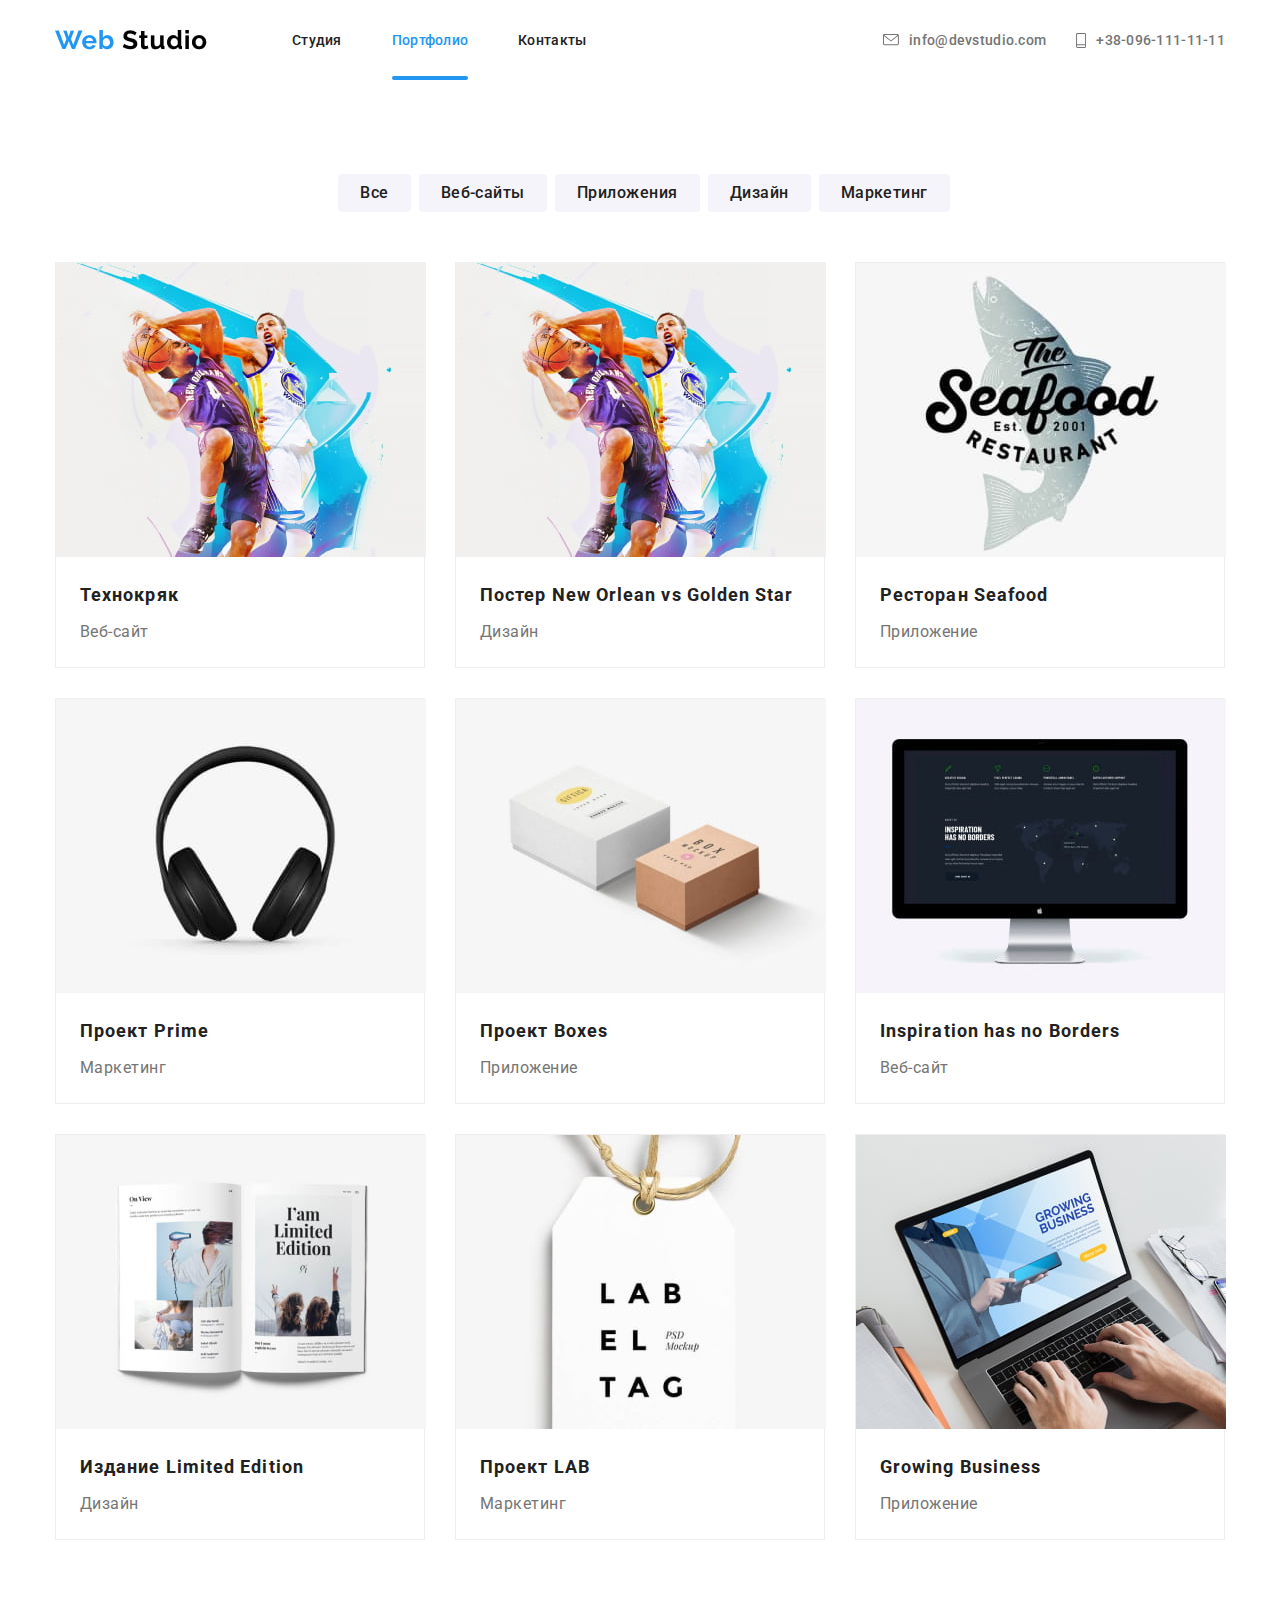
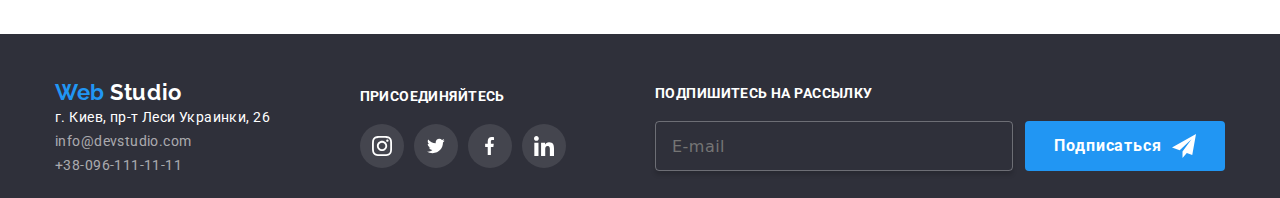
==== portfolio.html @ b9876a7f "added hw-7" ====
<!DOCTYPE html>
<html lang="en-ru">
  <head>
    <meta charset="UTF-8" />
    <meta name="viewport" content="width=device-width, initial-scale=1.0" />
    <title>Document</title>
    <link href="https://fonts.googleapis.com/css2?family=Raleway:wght@700&family=Roboto:wght@400;500;700;900&display=swap" rel="stylesheet" />
    <link rel="stylesheet" href="https://cdnjs.cloudflare.com/ajax/libs/modern-normalize/0.7.0/modern-normalize.min.css" />

    <!-- <link rel="stylesheet" href="./css/styles.css" /> -->
    <link rel="stylesheet" href="./css/main.min.css" />
    <link rel="stylesheet" href="./images/sprite.svg" />
  </head>

  <body>
    <header class="header">
      <div class="header-container">
        <a href="#"><img src="./images/WebStudio.jpg" class="logo-link" alt="Web Studio" /></a>

        <nav class="site-nav-container">
          <ul class="site-nav">
            <li class="site-nav-item"><a href="./index.html" class="site-nav-link">Студия</a></li>
            <li class="site-nav-item"><a href="./portfolio.html" class="site-nav-link-current">Портфолио</a></li>
            <li class="site-nav-item"><a href="#" class="site-nav-link">Контакты</a></li>
          </ul>
        </nav>

        <address class="header-address-container">
          <ul class="header-address-list">
            <li class="header-address-item">
              <a class="header-address-link" href="#mailto:info@devstudio.com">
                <svg class="header-address-icon envelope" width="16px" height="12px">
                  <use href="./images/sprite.svg#icon-envelope"></use>
                </svg>
                info@devstudio.com
              </a>
            </li>
            <li class="header-address-item">
              <a class="header-address-link" href="#tel:+380961111111">
                <svg class="header-address-icon phone" width="10px" height="15px">
                  <use href="./images/sprite.svg#icon-phone"></use>
                </svg>
                +38-096-111-11-11
              </a>
            </li>
          </ul>
        </address>

        <!-- 
        <address class="address-container">
          <ul class="top-line-address">
            <li class="address-item"><a href="#mailto:info@devstudio.com" class="link">&#9993; info@devstudio.com</a></li>
            <li class="address-item"><a href="#tel:+380961111111" class="link">&#x1F4F1; +38-096-111-11-11</a></li>
          </ul>
        </address>
       -->
      </div>
    </header>

    <main>
      <div class="buttons-container">
        <ul class="portfolio-buttons-list">
          <li><button type="button" class="portfolio-button">Все</button></li>
          <li><button type="button" class="portfolio-button">Веб-сайты</button></li>
          <li><button type="button" class="portfolio-button">Приложения</button></li>
          <li><button type="button" class="portfolio-button">Дизайн</button></li>
          <li><button type="button" class="portfolio-button">Маркетинг</button></li>
        </ul>
      </div>

      <div class="portfolio-card-container">
        <ul class="portfolio-card-list">
          <li class="portfolio-card">
            <a class="portfolio-card-info" href="">
              <div class="card-image-container">
                <img class="card-image" src="./images/NewOrleanVSGoldenStar.jpg" alt="Tehnokryak image" />

                <div class="portfolio-text-overlay">
                  <p class="portfolio-card-text">
                    Технокряк это современная площадка распространения коронавируса. Компании используют эту платформу для цифрового шпионажа и атак
                    на защищённые сервера конкурентов.
                  </p>
                </div>
              </div>

              <div class="card-titles-container">
                <h1 class="portfolio-title">Технокряк</h1>
                <p class="portfolio-subtitle">Веб-сайт</p>
              </div>
            </a>
          </li>

          <li class="portfolio-card">
            <a href="" class="portfolio-card-info">
              <div class="card-image-container">
                <img class="card-image" src="./images/NewOrleanVSGoldenStar.jpg" alt="Nev Orlean image" />

                <div class="portfolio-text-overlay">
                  <p class="portfolio-card-text">
                    Технокряк это современная площадка распространения коронавируса. Компании используют эту платформу для цифрового шпионажа и атак
                    на защищённые сервера конкурентов.
                  </p>
                </div>
              </div>

              <div class="card-titles-container">
                <h2 class="portfolio-title">Постер New Orlean vs Golden Star</h2>
                <p class="portfolio-subtitle">Дизайн</p>
              </div>
            </a>
          </li>

          <li class="portfolio-card">
            <a class="portfolio-card-info" href="">
              <div class="card-image-container">
                <img class="card-image" src="./images/Seafood.jpg" alt="Seafood image" />

                <div class="portfolio-text-overlay">
                  <p class="portfolio-card-text">
                    Технокряк это современная площадка распространения коронавируса. Компании используют эту платформу для цифрового шпионажа и атак
                    на защищённые сервера конкурентов.
                  </p>
                </div>
              </div>

              <div class="card-titles-container">
                <h2 class="portfolio-title">Ресторан Seafood</h2>
                <p class="portfolio-subtitle">Приложение</p>
              </div>
            </a>
          </li>

          <li class="portfolio-card">
            <a class="portfolio-card-info" href="">
              <div class="card-image-container">
                <img class="card-image" src="./images/Prime.jpg" alt="Prime image" />

                <div class="portfolio-text-overlay">
                  <p class="portfolio-card-text">
                    Технокряк это современная площадка распространения коронавируса. Компании используют эту платформу для цифрового шпионажа и атак
                    на защищённые сервера конкурентов.
                  </p>
                </div>
              </div>

              <div class="card-titles-container">
                <h2 class="portfolio-title">Проект Prime</h2>
                <p class="portfolio-subtitle">Маркетинг</p>
              </div>
            </a>
          </li>

          <li class="portfolio-card">
            <a class="portfolio-card-info" href="">
              <div class="card-image-container">
                <img class="card-image" src="./images/Boxes.jpg" alt="Boxes image" />

                <div class="portfolio-text-overlay">
                  <p class="portfolio-card-text">
                    Технокряк это современная площадка распространения коронавируса. Компании используют эту платформу для цифрового шпионажа и атак
                    на защищённые сервера конкурентов.
                  </p>
                </div>
              </div>

              <div class="card-titles-container">
                <h2 class="portfolio-title">Проект Boxes</h2>
                <p class="portfolio-subtitle">Приложение</p>
              </div>
            </a>
          </li>

          <li class="portfolio-card">
            <a class="portfolio-card-info" href="">
              <div class="card-image-container">
                <img class="card-image" src="./images/InspirationhasnoBorders.jpg" alt="Inspiration image" />

                <div class="portfolio-text-overlay">
                  <p class="portfolio-card-text">
                    Технокряк это современная площадка распространения коронавируса. Компании используют эту платформу для цифрового шпионажа и атак
                    на защищённые сервера конкурентов.
                  </p>
                </div>
              </div>

              <div class="card-titles-container">
                <h2 class="portfolio-title">Inspiration has no Borders</h2>
                <p class="portfolio-subtitle">Веб-сайт</p>
              </div>
            </a>
          </li>

          <li class="portfolio-card">
            <a class="portfolio-card-info" href="">
              <div class="card-image-container">
                <img class="card-image" src="./images/LimitedEdition.jpg" alt="Limited Edition image" />

                <div class="portfolio-text-overlay">
                  <p class="portfolio-card-text">
                    Технокряк это современная площадка распространения коронавируса. Компании используют эту платформу для цифрового шпионажа и атак
                    на защищённые сервера конкурентов.
                  </p>
                </div>
              </div>

              <div class="card-titles-container">
                <h2 class="portfolio-title">Издание Limited Edition</h2>
                <p class="portfolio-subtitle">Дизайн</p>
              </div>
            </a>
          </li>

          <li class="portfolio-card">
            <a class="portfolio-card-info" href="">
              <div class="card-image-container">
                <img class="card-image" src="./images/LAB.jpg" alt="LAB image" />

                <div class="portfolio-text-overlay">
                  <p class="portfolio-card-text">
                    Технокряк это современная площадка распространения коронавируса. Компании используют эту платформу для цифрового шпионажа и атак
                    на защищённые сервера конкурентов.
                  </p>
                </div>
              </div>

              <div class="card-titles-container">
                <h2 class="portfolio-title">Проект LAB</h2>
                <p class="portfolio-subtitle">Маркетинг</p>
              </div>
            </a>
          </li>

          <li class="portfolio-card">
            <a class="portfolio-card-info" href="">
              <div class="card-image-container">
                <img class="card-image" src="./images/GrowingBusiness.jpg" alt="Growing image" />

                <div class="portfolio-text-overlay">
                  <p class="portfolio-card-text">
                    Технокряк это современная площадка распространения коронавируса. Компании используют эту платформу для цифрового шпионажа и атак
                    на защищённые сервера конкурентов.
                  </p>
                </div>
              </div>

              <div class="card-titles-container">
                <h2 class="portfolio-title">Growing Business</h2>
                <p class="portfolio-subtitle">Приложение</p>
              </div>
            </a>
          </li>
        </ul>
      </div>
    </main>

    <footer class="footer">
      <div class="footer-container">
        <div class="footer-address">
          <span class="web-footer">Web</span>
          <span class="studio-footer">Studio</span>

          <address class="footer-address-container">
            <span class="location"> г. Киев, пр-т Леси Украинки, 26 </span>
            <br />
            <a class="footer-address-link" href="#mailto:info@devstudio.com">info@devstudio.com</a>
            <br />
            <a class="footer-address-link" href="#tel:+380961111111">+38-096-111-11-11</a>
          </address>
        </div>

        <div class="join-us-container">
          <p class="join-text">Присоединяйтесь</p>

          <ul class="join-social-list">
            <li class="join-social-item">
              <a class="join-social-link" href="#">
                <svg class="join-social-icon" width="20px" height="20px">
                  <use href="./images/sprite.svg#icon-instagram"></use>
                </svg>
              </a>
            </li>

            <li class="join-social-item">
              <a class="join-social-link" href="#">
                <svg class="join-social-icon" width="20px" height="16px">
                  <use href="./images/sprite.svg#icon-twitter"></use>
                </svg>
              </a>
            </li>

            <li class="join-social-item">
              <a class="join-social-link" href="#">
                <svg class="join-social-icon" width="10px" height="20px">
                  <use href="./images/sprite.svg#icon-facebook"></use>
                </svg>
              </a>
            </li>

            <li class="join-social-item">
              <a class="join-social-link" href="#">
                <svg class="join-social-icon" width="20px" height="20px">
                  <use href="./images/sprite.svg#icon-linkedin"></use>
                </svg>
              </a>
            </li>
          </ul>
        </div>

        <form class="subscribe-form">
          <p class="subscribe-text">Подпишитесь на рассылку</p>
          <div class="subscribe-container">
            <input class="subscribe-input" type="email" name="mail" placeholder="E-mail" />
            <button class="subscribe-button" type="submit">
              Подписаться
              <svg class="icon-send" width="24px" height="24px">
                <use href="./images/sprite.svg#icon-iconsend"></use>
              </svg>
            </button>
          </div>
        </form>
      </div>
    </footer>

    <script src="./js/modal.js"></script>
  </body>
</html>
---- css/styles.css ----
:root {
  --title-text-color: #212121;
  --primary-text-color: #757575;
  --aditional-text-color: #ffffff;
  --accent-color: #2196f3;
  --section-background-color: #f5f4fa;
  --icon-color: #afb1b8;
  --doings-bacground-color: rgba(47, 48, 58, 0.8);
  --portfolio-bacground-color: rgba(33, 150, 243, 0.9);

  --font-main: Roboto, sans-serif;
  --logo-font: Raleway, sans-serif;
}

body {
  align-items: center;
  justify-content: center;
}

main {
  font-family: var(--font-main);
}

ul {
  list-style: none;
  text-decoration-line: none;
  padding: 0px;
  margin: 0px;
}

a {
  margin: 0px;

  text-decoration-line: none;
  text-decoration: none;
  color: var(--aditional-text-color);
}

h1,
h2,
h3,
h4,
h5,
h6 {
  margin: 0px;
}

p {
  margin: 0px;
}

.visually-hidden {
  position: absolute;
  width: 1px;
  height: 1px;
  margin: -1px;
  border: 0px;
  padding: 0px;
  clip: rect(0 0 0 0);
  overflow: hidden;
}

/* top line, header */

/* .header { */
  /* font-family: var(--font-main); */
  /* font-style: normal; */
  /* font-weight: 500; */
  /* font-size: 14px; */
  /* line-height: 16px; */
  /* letter-spacing: 0.02em; */
/* } */

/* временно, пока не узнаю, как подчеркивание ставить*/
.portfolio {
  outline: 1px solid var(--section-background-color);
}

/* .header-container { */
  /* width: 1200px; */
  /* height: 80px; */
/*  */
  /* display: flex; */
  /* align-items: center; */
/*  */
  /* margin-bottom: 0px; */
  /* margin-left: auto; */
  /* margin-right: auto; */
/*  */
  /* padding-left: 15px; */
  /* padding-right: 15px; */
/* } */

/* .logo-link { */
  /* display: flex; */
/*  */
  /* padding-top: 24px; */
  /* padding-bottom: 25px; */
/* } */
/*  */
/* .site-nav { */
  /* display: flex; */
/*  */
  /* margin-left: 85px; */
/* } */

/* .site-nav .site-nav-item + .site-nav-item { */
  /* margin-left: 50px; */
/* } */

/* -----ещё можно было сделать так:-----
.site-nav .site-nav-item:not(:last-child) {
  margin-right: 50px;
}
-----или так:-----
.site-nav-item {
margin-right: 50px;
}
.site-nav .site-nav-item:last-child {
  margin-right: 0px;
}
*/

/* .site-nav .site-nav-link { */
  /* display: flex; */
/*  */
  /* padding-top: 32px; */
  /* padding-bottom: 32px; */
/*  */
  /* color: var(--title-text-color); */
  /* text-decoration-line: none; */
/*  */
  /* transition: color 250ms cubic-bezier(0.4, 0, 0.2, 1); */
/* } */
/*  */
/* .site-nav .site-nav-link:hover, */
/* .site-nav .site-nav-link:focus { */
  /* color: var(--accent-color); */
/* } */
/*  */

/* .site-nav .site-nav-link-current { */
  /* position: relative; */
  /* display: flex; */
/*  */
  /* padding-top: 32px; */
  /* padding-bottom: 32px; */
/*  */
  /* color: var(--accent-color); */
  /* text-decoration-line: none; */
  /* transition: color 250ms cubic-bezier(0.4, 0, 0.2, 1); */
/* } */
/*  */
/* .site-nav-link-current::after { */
  /* content: ''; */
/*  */
  /* position: absolute; */
  /* left: 0; */
  /* bottom: 0; */
/*  */
  /* display: block; */
  /* width: 100%; */
  /* height: 4px; */
/*  */
  /* background-color: var(--accent-color); */
  /* border-radius: 2px; */
/*  */
  /* animation-name: current-underline; */
  /* animation-duration: 2s; */
  /* animation-timing-function: ease-in-out; */
  /* animation-iteration-count: 1; */
  /* animation-direction: alternate; */
  /* animation-delay: 0s; */
  /* animation-fill-mode: forwards; */
/*  */
  /* /* можно всё в одной строке указать: */
  /* animation: current-underline 3s ease-in-out 0s infinite normal forwards; */ */
/* } */
/*  */
/* @keyframes current-underline { */
  /* from { */
    /* width: 0%; */
  /* } */
  /* to { */
    /* width: 100%; */
  /* } */
/* } */
/*  */
/* .header-address-container {
  display: flex;

  margin-left: auto;

  padding-top: 32px;
  padding-bottom: 32px;
}

.header-address-list {
  display: flex;
}

.header-address-item {
  display: flex;
  align-items: center;
  justify-content: center;

  margin: 0px;

  font-style: normal;
  font-family: var(--primary-text-color);
}

.header-address-icon .envelope {
  display: flex;
  align-items: center;
  justify-content: center;

  margin-right: 10px;
}

.header-address-icon .phone {
  display: flex;
  align-items: center;
  justify-content: center;

  margin-left: 30px;
  margin-right: 10px;
}


.header-address-link {
  display: flex;
  align-items: center;
  justify-content: center;

  fill: var(--primary-text-color);
  color: var(--primary-text-color);
  text-decoration-line: none;
  font-style: normal;
  cursor: pointer;

  transition: color 250ms cubic-bezier(0.4, 0, 0.2, 1), fill 250ms cubic-bezier(0.4, 0, 0.2, 1);

  /*
  transition-property: color;
  transition-duration: 250ms;
  transition-timing-function: cubic-bezier(0.4, 0, 0.2, 1);
  */
/*    */
/* } */
/*  */
/* .header-address-link:hover, */
/* .header-address-link:focus { */
  /* fill: var(--accent-color); */
  /* color: var(--accent-color); */
/* } */ 

/* main */
/*section order*/
/* 
.hero-section {
  max-width: 1600px;
  min-height: 600px;

  background-image: linear-gradient(to right, rgba(47, 48, 58, 0.8), rgba(47, 48, 58, 0.8)), url(../images/header.jpg);
  background-repeat: no-repeat;
  background-position: center;
  background-size: cover;

  margin-left: auto;
  margin-right: auto;
  margin-bottom: 94px;
} */
/* 
.hero-container {
  width: 1200px;

  display: block;
  align-items: center;
  text-align: center;

  margin-left: auto;
  margin-right: auto;
  margin-top: 0px;
  margin-bottom: 94px;

  padding-top: 200px;
  padding-bottom: 200px;
  padding-left: 15px;
  padding-right: 15px;
} */
/* 
.hero-title {
  margin-top: 0px;
  margin-bottom: 30px;

  color: var(--aditional-text-color);
  font-weight: 900;
  font-size: 44px;
  line-height: 60px;
  letter-spacing: 0.06em;
  text-transform: uppercase;
}

.order-button {
  display: flex;
  align-items: center;
  justify-content: center;

  width: 200px;
  height: 50px;

  margin-left: auto;
  margin-right: auto;

  color: #ffffff;
  background-color: var(--accent-color);
  border-radius: 4px;
  cursor: pointer;
  border-color: transparent;

  font-family: var(--font-main);
  font-style: normal;
  font-weight: bold;
  font-size: 16px;
  line-height: 30px;
  letter-spacing: 0.06em;
  text-decoration: none;
}

.order-button:hover,
.order-button:focus {
  outline: none;
  box-shadow: 0px 4px 4px rgba(0, 0, 0, 0.15);
} */

/*section features*/
/* 
.features-container {
  width: 1200px;

  display: flex;
  align-items: center;
  flex-wrap: wrap;

  margin-left: auto;
  margin-right: auto;
  margin-top: 0px;
  margin-bottom: 94px;

  padding-left: 15px;
  padding-right: 15px;
}

.features-list {
  display: inline-flex;
  flex-wrap: wrap;

  margin-top: 0px;
  margin-bottom: 30px;
}

.features-list .feachers-item + .feachers-item {
  margin-left: 30px;
}

.feachers-item {
  display: block;
  align-items: center;
  width: 270px;
} */
/* 
.feachers-icon-container {
  display: flex;
  align-items: center;
  justify-content: center;

  height: 120px;
  width: 270px;

  margin-top: 0px;
  margin-bottom: 30px;

  border-radius: 4px;
  background-position: center;
  background-color: var(--section-background-color);
}

.feachers-icon {
  width: 70px;
  height: 70px;

  display: flex;
  align-items: center;
  justify-content: center;
  background-color: transparent; */

  /*
  transform: translate3d(0px, 0px, 0px) 5000ms cubic-bezier(.52,.23,.18,.84);
  transition: transform;
  */
/* } */

/*
.feachers-icon:hover {
  transform: translate3d(20px, -20px, 50px);
}
*/

/*
-----Альтернативный способ вставить картинку перед текстом через псевдокласс:----
.feachers-item::before {
  display: block;

  height: 120px;
  width: 270px;

  margin-top: 0px;
  margin-bottom: 30px;

  border-radius: 4px;
  content: '';
  background-size: initial;
  background-repeat: no-repeat;
  background-position: center;
  background-color: var(--section-background-color);
}
.icon-antenna::before {
  background-image: url(../images/1antenna.svg);
}
.icon-clock::before {
  background-image: url(../images/2clock.svg);
}
.icon-diagram::before {
  background-image: url(../images/3diagram.svg);
}
.icon-astronaut::before {
  background-image: url(../images/4astronaut.svg);
}
*/
/* 
.features-title {
  margin-top: 0px;
  margin-bottom: 10px;

  color: var(--title-text-color);
  font-style: normal;
  font-weight: bold;
  font-size: 14px;
  line-height: 16px;
  letter-spacing: 0.03em;
  text-transform: uppercase;
}

.features-text {
  margin: 0px;

  color: var(--primary-text-color);
  font-style: normal;
  font-weight: normal;
  font-size: 14px;
  line-height: 24px;
  letter-spacing: 0.03em;
  /* or 171% */
/* } */ 

/*What we do*/
/* 
.page-title {
  margin-top: 0px;
  margin-bottom: 50px;

  text-align: center;
  color: var(--title-text-color);
  font-style: normal;
  font-weight: bold;
  font-size: 36px;
  line-height: 42px;
  letter-spacing: 0.03em;
} */
/* 
.doings-container {
  width: 1200px;

  align-items: center;

  margin-left: auto;
  margin-right: auto;
  margin-top: 0px;
  margin-bottom: 94px;

  padding-left: 15px;
  padding-right: 15px;
}

.doings-list {
  display: flex;

  margin: 0px;
}

.doings-list .doings-card + .doings-card {
  margin-left: 30px;
} */
/* 
.doings-card {
  position: relative;

  display: flex;
  align-items: center;
  justify-content: center;
}

.doings-image {
  margin: 0px;
}

.doings-text {
  display: flex;
  text-align: center;
  justify-content: center;
  align-items: center;

  position: absolute;
  width: 100%;
  height: 70px;
  bottom: 0%;

  margin: 0px; */

  /* если убрать фиксированную высоту, тогда:
  padding-top: 27px; 
  padding-bottom: 27px; */
/* 
  background-color: var(--doings-bacground-color);
  color: white;

  font-style: normal;
  font-weight: bold;
  font-size: 14px;
  line-height: 16px;
  text-align: center;
  letter-spacing: 0.03em;
  text-transform: uppercase;
} */

/*Our team*/
/* 
.team-section {
  display: flex;
  align-items: center;
  justify-content: center;
  flex-wrap: wrap;

  margin-top: 0px;
  margin-bottom: 94px;

  padding-top: 94px;
  padding-bottom: 94px;

  background-color: #f5f4fa;
} */
/* 
.team-container {
  width: 1200px;

  display: block;
  align-items: center;
  justify-content: center;
  flex-wrap: wrap;

  margin-left: auto;
  margin-right: auto;

  padding-left: 15px;
  padding-right: 15px;

  font-style: normal;
  font-size: 16px;
  line-height: 19px;

  letter-spacing: 0.03em;
} */
/* 
.team-list {
  display: flex;
  align-items: center;
  justify-content: center;

  margin: 0px;
} */
/* 
.emploee-card {
  display: block;
  align-items: center;
  justify-content: center;

  background-color: var(--aditional-text-color);
  border-radius: 0px 0px 4px 4px;
}

.emploee-card:hover,
.emploee-card:focus {
  box-shadow: 0px 2px 1px rgba(0, 0, 0, 0.2), 0px 1px 1px rgba(0, 0, 0, 0.14), 0px 1px 3px rgba(0, 0, 0, 0.12);
} */
/* 
.team-list .emploee-card + .emploee-card {
  margin-left: 30px;
} */
/* 
.emploee-image {
  display: flex;

  margin-top: 0px;
  margin-bottom: 30px;
}

.emploee-name {
  margin-top: 0px;
  margin-bottom: 10px;

  color: var(--title-text-color);
  font-weight: 500;
  text-align: center;
}

.emploee-position {
  margin-top: 0px;
  margin-bottom: 16px;

  color: var(--primary-text-color);
  text-align: center;
  font-weight: normal;
} */

/* .emploee-social {
  display: flex;
  align-items: center;
  justify-content: center;
} */

/*
.emploee-social-link a {
  color: var(--aditional-text-color);
}
*/
/* 
.emploee-social-link {
  width: 44px;
  height: 44px;

  display: flex;
  align-items: center;
  justify-content: center;

  margin-top: 0px;
  margin-bottom: 24px;

  color: var(--primary-text-color);
  border-radius: 50%;

  transition: background-color 250ms cubic-bezier(0.4, 0, 0.2, 1);
}

.emploee-social-link:hover,
.emploee-social-link:focus {
  background-color: var(--accent-color);
}

.emploee-social-link:hover svg,
.emploee-social-link:focus svg {
  fill: var(--aditional-text-color);
} */
/* 
.emploee-social-icon {
  display: flex;
  align-items: center;
  justify-content: center;

  background-color: transparent;
  fill: var(--icon-color);
  transition: fill 250ms cubic-bezier(0.4, 0, 0.2, 1);
}

.emploee-social-item:not(:first-child) {
  margin-left: 10px;
} */

/*Our customers*/
/* 
.customers-container {
  width: 1200px;

  margin-top: 0px;
  margin-bottom: 94px;
  margin-left: auto;
  margin-right: auto;

  padding-left: 15px;
  padding-right: 15px;
}

.customers-list {
  display: flex;
  align-items: center;
  justify-content: center;

  margin: 0px;
}

.customers-link {
  width: 170px;
  height: 90px;

  display: flex;
  align-items: center;
  justify-content: center;

  box-sizing: border-box;
  border-radius: 4px;
  border: 1px solid #afb1b8;

  cursor: pointer;

  transition: border-color 250ms cubic-bezier(0.4, 0, 0.2, 1);
}

.customers-link:hover,
.customers-link:focus {
  border-color: var(--accent-color);
}

.customers-link:hover svg,
.customers-link:focus svg {
  fill: var(--accent-color);
}

.customers-icon {
  display: flex;
  align-items: center;
  justify-content: center;

  fill: var(--icon-color);

  transition: fill 250ms cubic-bezier(0.4, 0, 0.2, 1);
}

.customers-item:not(:first-child) {
  margin-left: 30px;
} */

/*Footer*/
/*Address*/
/* 
footer {
  display: block;
  justify-content: center;
  align-items: center;

  padding-top: 45px;
  padding-bottom: 21px;

  background-color: #2f303a;
}

.footer-container {
  width: 1200px;

  display: flex;
  justify-content: center;
  align-items: center;

  margin-left: auto;
  margin-right: auto;

  padding-left: 15px;
  padding-right: 15px;
} */
/* 
.footer-address-container {
  display: block;
  margin-right: auto;
}

.web-footer {
  color: var(--accent-color);
  font-family: var(--logo-font);
  font-style: normal;
  font-weight: bold;
  font-size: 22px;
  line-height: 26px;
  letter-spacing: 0.03em;
} */
/* 
.studio-footer {
  color: var(--aditional-text-color);
  font-family: var(--logo-font);
  font-style: normal;
  font-weight: bold;
  font-size: 22px;
  line-height: 26px;
  letter-spacing: 0.03em;
} */
/* 
.footer-address {
  font-family: var(--font-main);
  font-style: normal;
  font-weight: normal;
  font-size: 14px;
  line-height: 24px;
  letter-spacing: 0.03em;
} */
/* 
.location {
  color: var(--aditional-text-color);
}

.footer-address-link {
  color: rgba(255, 255, 255, 0.6);
  text-decoration-line: none;
}

.join-us {
  display: block;
}

.join-text {
  margin-top: 0px;
  margin-bottom: 20px;

  color: var(--aditional-text-color);
  font-family: var(--font-main);
  font-style: normal;
  font-weight: bold;
  font-size: 14px;
  line-height: 16px;
  letter-spacing: 0.03em;
  text-transform: uppercase;
}

.join-social-container {
  display: flex;
}

.join-social-container a {
  color: var(--aditional-text-color);
}

.join-social-link {
  width: 44px;
  height: 44px;

  display: flex;
  flex-wrap: wrap;
  align-items: center;
  justify-content: center;

  color: var(--aditional-text-color);
  background-color: rgba(255, 255, 255, 0.1);
  text-decoration-line: none;
  border-radius: 200px;
  cursor: pointer;

  transition: background-color 250ms cubic-bezier(0.4, 0, 0.2, 1);
}

.join-social-link:hover,
.join-social-link:focus {
  background-color: var(--accent-color);
}

.join-social-item:not(:first-child) {
  margin-left: 10px;
}

.join-social-icon {
  display: flex;
  justify-content: center;
  align-items: center;
  fill: var(--aditional-text-color);
}

.subscribe-form {
  margin-left: auto;

  align-items: center;
  justify-content: center;
}

.subscribe-text {
  margin-top: 0px;
  margin-bottom: 20px;

  color: var(--aditional-text-color);
  font-family: var(--font-main);
  font-style: normal;
  font-weight: bold;
  font-size: 14px;
  line-height: 16px;
  letter-spacing: 0.03em;
  text-transform: uppercase;
}

.subscribe-container {
  display: inline-flex;
  align-items: center;
  justify-content: center;
}

.subscribe-input {
  width: 358px;
  height: 50px;

  margin-right: 12px;
  padding: 15px 16px;

  border: 1px solid rgba(255, 255, 255, 0.3);
  box-shadow: 0px 4px 4px rgba(0, 0, 0, 0.15);
  border-radius: 4px;

  font-size: 16px;
  line-height: 20px;
  letter-spacing: 0.03em;
  color: rgba(255, 255, 255, 0.6);

  background-color: transparent;
}

.subscribe-input:focus {
  outline: none;
  background-color: var(--section-background-color);
  border-color: var(--accent-color);
}

.subscribe-button {
  display: flex;
  align-items: center;
  justify-content: center;
  text-align: center;

  width: 200px;
  height: 50px;

  padding: 10px 29px;

  color: #ffffff;
  font-family: var(--font-main);
  font-weight: bold;
  font-size: 16px;
  line-height: 30px;
  letter-spacing: 0.06em;
  text-decoration: none;

  background-color: var(--accent-color);
  border-radius: 4px;
  cursor: pointer;
  border-color: transparent;
}

.subscribe-button:focus {
  outline: none;
}

.icon-send {
  display: flex;
  align-items: center;
  text-align: center;
  justify-content: center;

  margin-left: 10px;
} */

/*
.subscribe-button::after {
  content: "";
  width: 24px;
  height: 24px;

  margin-left: 10px;
  background-image: url(../images/iconsend.png);
  background-size: contain;
}
*/

.backdrop {
  position: fixed;
  top: 0px;
  left: 0px;
  /* ----вместо width: 100%; height: 100%; можно задать :----
  bottom: 0px;
  right: 0px;   */
  width: 100%;
  height: 100%;

  padding: 20px;

  background-color: rgba(0, 0, 0, 0.2);

  opacity: 1;
  transition: opacity 250ms cubic-bezier(0.4, 0, 0.2, 1);
}

.backdrop.is-hidden {
  opacity: 0;
  pointer-events: none; /*при скрытом элементе пропускает все клики через|мимо себя*/
}

.popup {
  position: absolute;
  top: 50%;
  left: 50%;

  /* width: 528px; */

  display: block;
  align-items: center;
  justify-content: center;
  text-align: center;

  padding: 40px;

  background-color: #fff;
  box-shadow: 0px 2px 1px rgba(0, 0, 0, 0.2), 0px 1px 1px rgba(0, 0, 0, 0.14), 0px 1px 3px rgba(0, 0, 0, 0.12);
  border-radius: 4px;

  transform: translate(-50%, -50%) scale(1);
  transition: transform 250ms cubic-bezier(0.4, 0, 0.2, 1);
}

/* когда backdrop спрятан, модальное окно тоже спрятано: */
.backdrop.is-hidden .popup {
  transform: translate(-50%, -50%) scale(0.9);
}

.popup-close {
  position: absolute;
  display: flex;
  align-items: center;
  justify-content: center;

  right: 8px;
  top: 8px;

  width: 30px;
  height: 30px;

  padding: 0px;

  border-radius: 50%;
  border: 1px solid rgba(0, 0, 0, 0.1);
  background-color: white;
  cursor: pointer;
}

/* 
  background-image: url(../images/checkbox-close.svg);
  background-repeat: no-repeat;
  background-position: center;
  background-size: inherit;
*/

.popup-close-icon {
  position: absolute;
  display: block;

  width: 11px;
  height: 11px;

  fill: #212121;
}

.popup-close-icon:hover,
.popup-close-icon:focus {
  fill: var(--accent-color);
}

.popup-close:hover,
.popup-close:focus {
  outline: none;
  box-shadow: 0px 4px 4px rgba(0, 0, 0, 0.15);
}

.popup-title {
  display: flex;
  align-items: center;
  justify-content: center;

  width: 100%;

  margin-bottom: 30px;

  font-family: var(--font-main);
  color: var(--title-text-color);
  font-weight: bold;
  font-size: 20px;
  line-height: 23px;
  text-align: center;
  letter-spacing: 0.03em;
}

.popup-field {
  position: relative;

  display: flex;
  flex-direction: column;

  margin-bottom: 28px;
}

.popup-field-input {
  position: relative;
  display: flex;

  align-items: center;
  justify-content: center;
  width: 100%;
  height: 40px;

  padding-top: 12px;
  padding-bottom: 12px;
  padding-left: 42px;
  padding-right: 18px;

  border: 1px solid rgba(33, 33, 33, 0.2);
  border-radius: 4px;

  font: inherit;
  cursor: pointer;
}

.popup-field-input:focus {
  outline: none;
  border-color: var(--accent-color);
}

.popup-field-label {
  position: absolute;

  top: 50%;
  left: 0px;

  transform: translateY(-50%) translateX(40px);
  transition: transform 250ms linear;
  cursor: pointer;

  font-family: var(--font-main);
  font-size: 14px;
  line-height: 16px;
  letter-spacing: 0.01em;
  color: #757575;
}

/* выбрать label, который идёт сразу за input, когда у того не показывается placeholder:
(+ стоит, потому что выбираем label, который стоит после input) */

.popup-field-input:focus ~ .popup-field-label,
.popup-field-input:not(:placeholder-shown) ~ .popup-field-label {
  transform: translateY(-40px) translateX(15px);
  color: var(--accent-color);
}

/* .popup-field-input:placeholder-shown {} */

.popup-field-textarea {
  position: relative;
  display: flex;

  align-items: center;
  justify-content: center;
  width: 100%;
  height: 120px;
  resize: none;

  margin-bottom: 20px;
  padding: 12px 16px;

  font-family: var(--font-main);
  font-size: 14px;
  line-height: 16px;
  letter-spacing: 0.01em;

  cursor: pointer;

  border: 1px solid rgba(33, 33, 33, 0.2);
  border-radius: 4px;
}

.popup-field-textarea:focus {
  outline: none;
  border-color: var(--accent-color);
}

.textarea-field-label {
  position: absolute;

  top: 15%;
  left: 0px;

  transform: translateY(-50%) translateX(40px);
  transition: transform 250ms linear;
  cursor: pointer;

  font-family: var(--font-main);
  font-size: 14px;
  line-height: 16px;
  letter-spacing: 0.01em;
  color: #757575;
}

.popup-field-textarea:focus ~ .textarea-field-label,
.popup-field-textarea:not(:placeholder-shown) ~ .textarea-field-label {
  transform: translateY(-40px) translateX(15px);
  color: var(--accent-color);
}

.popup-icon {
  position: absolute;
  left: 19px;
  /* top: 14px; */
  top: 50%;
  transform: translateY(-50%);

  transition: transform 250ms linear;
}

.popup-field-input:focus ~ .popup-icon {
  fill: var(--accent-color);
}

/* ----checkbox---- */

.accept-conditions {
  align-items: center;
  justify-content: center;

  width: 100%;
  margin-bottom: 30px;

  text-align: center;

  cursor: pointer;
}

.accept-conditions-checkbox,
.accept-conditions-text,
.conditions-text {
  display: inline-flex;
  align-items: center;
  text-align: center;
  justify-content: center;
}

.accept-conditions-box {
  -webkit-appearance: none;
  -moz-appearance: none;
  appearance: none;

  position: absolute;
}

.accept-conditions-box ~ .accept-conditions-text:before {
  content: '';
  display: block;

  width: 16px;
  height: 16px;

  margin-right: 8px;

  border: 2px solid #212121;
  border-radius: 2px;

  flex-shrink: 0;

  transition: all 100ms linear;
}

.accept-conditions-box:checked ~ .accept-conditions-text:before {
  background-color: var(--accent-color);
  border-color: transparent;
  background-image: url(../images/checkbox-Vector.svg);
  background-repeat: no-repeat;
  background-position: center;
  background-size: inherit;
}

.accept-conditions-text {
  display: inline-flex;
  text-align: center;
  align-items: center;
  justify-content: center;

  margin-right: 4px;

  font-family: var(--font-main);
  font-style: normal;
  font-weight: normal;
  font-size: 14px;
  line-height: 24px;
  /* identical to box height, or 171% */
  letter-spacing: 0.03em;
  color: #757575;
}

.conditions-text {
  display: inline-flex;

  color: var(--accent-color);
  text-decoration: underline;

  font-family: var(--font-main);
  font-style: normal;
  font-weight: normal;
  font-size: 14px;
  line-height: 24px;
  /* identical to box height, or 171% */
  letter-spacing: 0.03em;
}

.popup-send {
  display: flex;
  align-items: center;
  justify-content: center;

  width: 200px;
  height: 50px;

  margin-left: auto;
  margin-right: auto;
  padding: 10px 55px;

  color: #ffffff;
  font-family: var(--font-main);
  font-weight: bold;
  font-size: 16px;
  line-height: 30px;
  /* identical to box height, or 187% */
  letter-spacing: 0.06em;

  background-color: var(--accent-color);
  border-radius: 4px;
  cursor: pointer;
  border-color: transparent;
}

.popup-send:focus {
  outline: none;
}

.popup-send:focus,
.popup-send:hover {
  box-shadow: 0px 4px 4px rgba(0, 0, 0, 0.15);
}

/*PORTFOLIO*/
/* 
.buttons-container {
  width: 1200px;

  display: flex;
  align-items: center;
  justify-content: center;

  margin-top: 94px;
  margin-bottom: 50px;
  margin-left: auto;
  margin-right: auto;

  padding-left: 15px;
  padding-right: 15px;
}

.buttons-list {
  display: flex;
}

.portfolio-button {
  display: flex;
  justify-content: center;
  align-items: center;

  margin-left: 8px;
  padding: 6px 22px;

  cursor: pointer;
  border-radius: 4px;
  border: 1px;
  border-color: transparent;

  color: var(--title-text-color);
  background-color: var(--section-background-color);
  text-align: center;
  text-decoration: none;
  font-weight: 500;
  font-size: 16px;
  line-height: 26px;
  letter-spacing: 0.03em;

  transition: background-color 250ms cubic-bezier(0.4, 0, 0.2, 1), color 250ms cubic-bezier(0.4, 0, 0.2, 1);
}

.portfolio-button:hover,
.portfolio-button:focus {
  box-shadow: 0px 4px 4px rgba(0, 0, 0, 0.15);
  color: var(--aditional-text-color);
  background-color: var(--accent-color);
} */
/* 
.portfolio-container {
  width: 1200px;

  display: flex;

  margin-left: auto;
  margin-right: auto;

  padding-left: 15px;
  padding-right: 15px;
  margin-top: 0px;
  margin-bottom: 94px;
}

.portfolio-list {
  display: flex;
  flex-wrap: wrap;
}

.portfolio-card {
  max-width: 370px;

  display: flex;
  align-items: center;

  margin-left: 30px;
  margin-bottom: 30px;

  box-sizing: border-box;
  border: 1px solid #eeeeee;
  background-color: white;
}

.portfolio-card:nth-child(3n + 1) {
  margin-left: 0px;
}

.portfolio-card:nth-last-child(-n + 3) {
  margin-bottom: 0px;
}

.portfolio-card-info {
  text-decoration-line: none;
}

.portfolio-card:hover {
  box-shadow: 1px 4px 6px rgba(0, 0, 0, 0.16), 0px 4px 4px rgba(0, 0, 0, 0.06), 0px 1px 1px rgba(0, 0, 0, 0.12);
}

.portfolio-card-image {
  width: 370px;
  height: 294px;

  margin: 0px;
}

.image-container {
  position: relative;

  display: flex;
  overflow: hidden;

  margin: 0px;
} */
/* 
.portfolio-text-overlay {
  position: absolute;

  display: flex;
  align-items: center;
  justify-content: center;

  width: 100%;
  height: 100%;
  top: 0px;
  left: 0px;

  transform: translateY(100%);
  transition: transform 250ms cubic-bezier(0.4, 0, 0.2, 1);
} */
/* 
.portfolio-card-text {
  display: flex;
  align-items: center;
  justify-content: center;

  width: 100%;
  height: 100%;
  top: 0px;
  left: 0px;

  padding-left: 24px;
  padding-right: 24px;

  background-color: rgba(33, 150, 243, 0.9);

  font-family: var(--font-main);
  font-style: normal;
  font-weight: normal;
  font-size: 18px;
  line-height: 28px;
  letter-spacing: 0.03em;
}

.image-container:hover .portfolio-text-overlay {
  transform: translateY(0);
}

.card-titles-container {
  display: block;
  align-items: center;
  justify-content: center;

  margin: 0px;
  padding-top: 20px;
  padding-bottom: 20px;
  padding-left: 24px;
  padding-right: 24px;
}

.portfolio-title {
  margin-top: 0px;
  margin-bottom: 4px;

  color: var(--title-text-color);
  font-style: normal;
  font-weight: bold;
  font-size: 18px;
  line-height: 36px;
  letter-spacing: 0.06em;
}

.portfolio-subtitle {
  margin: 0px;

  color: var(--primary-text-color);
  font-style: normal;
  font-weight: normal;
  font-size: 16px;
  line-height: 30px;
  letter-spacing: 0.03em;
} */

/*
  visibility: hidden;
*/
---- css/main.min.css ----
body{-webkit-box-align:center;-ms-flex-align:center;align-items:center;-webkit-box-pack:center;-ms-flex-pack:center;justify-content:center}main{font-family:Roboto,sans-serif}ul{list-style:none;-webkit-text-decoration-line:none;text-decoration-line:none;padding:0px;margin:0px}a{margin:0px;-webkit-text-decoration-line:none;text-decoration-line:none;text-decoration:none;color:#fff}h1,h2,h3,h4,h5,h6{margin:0px}p{margin:0px}.visually-hidden{position:absolute;width:1px;height:1px;margin:-1px;border:0px;padding:0px;clip:rect(0 0 0 0);overflow:hidden}.order-button,.subscribe-button,.popup-send-button{display:-webkit-box;display:-ms-flexbox;display:flex;-webkit-box-align:center;-ms-flex-align:center;align-items:center;-webkit-box-pack:center;-ms-flex-pack:center;justify-content:center;width:200px;height:50px;margin-left:auto;margin-right:auto;text-align:center;color:#ffffff;font-family:Roboto,sans-serif;font-style:normal;font-weight:bold;font-size:16px;line-height:30px;letter-spacing:0.06em;text-decoration:none;background-color:#2196f3;border-radius:4px;cursor:pointer;border-color:transparent}.order-button:focus,.subscribe-button:focus,.popup-send-button:focus{outline:none}.order-button:hover,.order-button:focus,.subscribe-button:hover,.subscribe-button:focus,.popup-send-button:hover,.popup-send-button:focus{outline:none;-webkit-box-shadow:0px 4px 4px rgba(0,0,0,0.15);box-shadow:0px 4px 4px rgba(0,0,0,0.15)}.subscribe-button .icon-send{display:-webkit-box;display:-ms-flexbox;display:flex;-webkit-box-align:center;-ms-flex-align:center;align-items:center;-webkit-box-pack:center;-ms-flex-pack:center;justify-content:center;margin-left:10px;text-align:center}.header-container{display:-webkit-box;display:-ms-flexbox;display:flex;-webkit-box-pack:center;-ms-flex-pack:center;justify-content:center;-webkit-box-align:center;-ms-flex-align:center;align-items:center;width:1200px;height:80px;margin-bottom:0px;margin-left:auto;margin-right:auto;padding-left:15px;padding-right:15px;font-family:Roboto,sans-serif;font-style:normal;font-weight:500;font-size:14px;line-height:16px;letter-spacing:0.02em}.logo-link{display:-webkit-box;display:-ms-flexbox;display:flex;padding-top:24px;padding-bottom:25px}.site-nav{display:-webkit-box;display:-ms-flexbox;display:flex;margin-left:85px}.site-nav .site-nav-item+.site-nav-item{margin-left:50px}.site-nav-link{display:-webkit-box;display:-ms-flexbox;display:flex;padding-top:32px;padding-bottom:32px;color:#212121;-webkit-text-decoration-line:none;text-decoration-line:none;-webkit-transition:color 250ms cubic-bezier(0.4, 0, 0.2, 1);transition:color 250ms cubic-bezier(0.4, 0, 0.2, 1)}.site-nav-link:hover,.site-nav-link:focus{color:#2196f3}.site-nav-link-current{position:relative;display:-webkit-box;display:-ms-flexbox;display:flex;padding-top:32px;padding-bottom:32px;color:#2196f3;-webkit-text-decoration-line:none;text-decoration-line:none;-webkit-transition:color 250ms cubic-bezier(0.4, 0, 0.2, 1);transition:color 250ms cubic-bezier(0.4, 0, 0.2, 1)}.site-nav-link-current::after{content:'';position:absolute;left:0;bottom:0;display:block;width:100%;height:4px;background-color:#2196f3;border-radius:2px;-webkit-animation-name:current-underline;animation-name:current-underline;-webkit-animation-duration:2s;animation-duration:2s;-webkit-animation-timing-function:ease-in-out;animation-timing-function:ease-in-out;-webkit-animation-iteration-count:1;animation-iteration-count:1;-webkit-animation-direction:alternate;animation-direction:alternate;-webkit-animation-delay:0s;animation-delay:0s;-webkit-animation-fill-mode:forwards;animation-fill-mode:forwards}@-webkit-keyframes current-underline{from{width:0%}to{width:100%}}@keyframes current-underline{from{width:0%}to{width:100%}}.header-address-container{display:-webkit-box;display:-ms-flexbox;display:flex;margin-left:auto;padding-top:32px;padding-bottom:32px}.header-address-container .header-address-list{display:-webkit-box;display:-ms-flexbox;display:flex}.header-address-container .header-address-list .header-address-item{display:-webkit-box;display:-ms-flexbox;display:flex;-webkit-box-align:center;-ms-flex-align:center;align-items:center;-webkit-box-pack:center;-ms-flex-pack:center;justify-content:center;margin:0px;font-style:normal;font-family:#757575}.header-address-icon{display:-webkit-box;display:-ms-flexbox;display:flex;-webkit-box-align:center;-ms-flex-align:center;align-items:center;-webkit-box-pack:center;-ms-flex-pack:center;justify-content:center}.header-address-icon.envelope{margin-right:10px}.header-address-icon.phone{margin-left:30px;margin-right:10px}.header-address-link{display:-webkit-box;display:-ms-flexbox;display:flex;-webkit-box-align:center;-ms-flex-align:center;align-items:center;-webkit-box-pack:center;-ms-flex-pack:center;justify-content:center;fill:#757575;color:#757575;-webkit-text-decoration-line:none;text-decoration-line:none;font-style:normal;cursor:pointer;-webkit-transition:color 250ms cubic-bezier(0.4, 0, 0.2, 1),fill 250ms cubic-bezier(0.4, 0, 0.2, 1);transition:color 250ms cubic-bezier(0.4, 0, 0.2, 1),fill 250ms cubic-bezier(0.4, 0, 0.2, 1)}.header-address-link:hover,.header-address-link:focus{fill:#2196f3;color:#2196f3}.footer{display:block;-webkit-box-pack:center;-ms-flex-pack:center;justify-content:center;-webkit-box-align:center;-ms-flex-align:center;align-items:center;padding-top:45px;padding-bottom:21px;background-color:#2f303a}.footer-container{width:1200px;display:-webkit-box;display:-ms-flexbox;display:flex;-webkit-box-pack:center;-ms-flex-pack:center;justify-content:center;-webkit-box-align:center;-ms-flex-align:center;align-items:center;margin-left:auto;margin-right:auto;padding-left:15px;padding-right:15px}.footer-address{display:block;margin-right:auto}.footer-address .web-footer{color:#2196f3;font-family:Raleway,sans-serif;font-style:normal;font-weight:bold;font-size:22px;line-height:26px;letter-spacing:0.03em}.footer-address .studio-footer{color:#fff;font-family:Raleway,sans-serif;font-style:normal;font-weight:bold;font-size:22px;line-height:26px;letter-spacing:0.03em}.footer-address .footer-address-container{font-family:Roboto,sans-serif;font-style:normal;font-weight:normal;font-size:14px;line-height:24px;letter-spacing:0.03em}.footer-address .footer-address-container .location{color:#fff}.footer-address .footer-address-container .footer-address-link{color:rgba(255,255,255,0.6);-webkit-text-decoration-line:none;text-decoration-line:none}.join-us-container{display:block}.join-us-container .join-text{margin-top:0px;margin-bottom:20px;color:#fff;font-family:Roboto,sans-serif;font-style:normal;font-weight:bold;font-size:14px;line-height:16px;letter-spacing:0.03em;text-transform:uppercase}.join-social-list{display:-webkit-box;display:-ms-flexbox;display:flex}.join-social-list .join-social-item:not(:first-child){margin-left:10px}.join-social-list .join-social-link{width:44px;height:44px;display:-webkit-box;display:-ms-flexbox;display:flex;-ms-flex-wrap:wrap;flex-wrap:wrap;-webkit-box-align:center;-ms-flex-align:center;align-items:center;-webkit-box-pack:center;-ms-flex-pack:center;justify-content:center;color:#fff;background-color:rgba(255,255,255,0.1);-webkit-text-decoration-line:none;text-decoration-line:none;border-radius:200px;cursor:pointer;-webkit-transition:background-color 250ms cubic-bezier(0.4, 0, 0.2, 1);transition:background-color 250ms cubic-bezier(0.4, 0, 0.2, 1)}.join-social-list .join-social-link:hover,.join-social-list .join-social-link:focus{background-color:#2196f3}.join-social-list .join-social-link .join-social-icon{display:-webkit-box;display:-ms-flexbox;display:flex;-webkit-box-pack:center;-ms-flex-pack:center;justify-content:center;-webkit-box-align:center;-ms-flex-align:center;align-items:center;fill:#fff}.subscribe-form{margin-left:auto;-webkit-box-align:center;-ms-flex-align:center;align-items:center;-webkit-box-pack:center;-ms-flex-pack:center;justify-content:center}.subscribe-form .subscribe-text{margin-top:0px;margin-bottom:20px;color:#fff;font-family:Roboto,sans-serif;font-style:normal;font-weight:bold;font-size:14px;line-height:16px;letter-spacing:0.03em;text-transform:uppercase}.subscribe-container{display:-webkit-inline-box;display:-ms-inline-flexbox;display:inline-flex;-webkit-box-align:center;-ms-flex-align:center;align-items:center;-webkit-box-pack:center;-ms-flex-pack:center;justify-content:center}.subscribe-container .subscribe-input{width:358px;height:50px;margin-right:12px;padding:15px 16px;border:1px solid rgba(255,255,255,0.3);-webkit-box-shadow:0px 4px 4px rgba(0,0,0,0.15);box-shadow:0px 4px 4px rgba(0,0,0,0.15);border-radius:4px;font-size:16px;line-height:20px;letter-spacing:0.03em;color:rgba(255,255,255,0.6);background-color:transparent}.subscribe-container .subscribe-input:focus{outline:none;background-color:#f5f4fa;border-color:#2196f3}.hero-section{max-width:1600px;min-height:600px;background-image:-webkit-gradient(linear, left top, right top, from(rgba(47,48,58,0.8)), to(rgba(47,48,58,0.8))),url(../images/header.jpg);background-image:linear-gradient(to right, rgba(47,48,58,0.8), rgba(47,48,58,0.8)),url(../images/header.jpg);background-repeat:no-repeat;background-position:center;background-size:cover;margin-left:auto;margin-right:auto;margin-bottom:94px}.hero-container{width:1200px;display:block;-webkit-box-align:center;-ms-flex-align:center;align-items:center;text-align:center;margin-left:auto;margin-right:auto;margin-top:0px;margin-bottom:94px;padding-top:200px;padding-bottom:200px;padding-left:15px;padding-right:15px}.hero-container .hero-title{margin-top:0px;margin-bottom:30px;color:#fff;font-weight:900;font-size:44px;line-height:60px;letter-spacing:0.06em;text-transform:uppercase}.features-container{width:1200px;display:-webkit-box;display:-ms-flexbox;display:flex;-webkit-box-align:center;-ms-flex-align:center;align-items:center;-ms-flex-wrap:wrap;flex-wrap:wrap;margin-left:auto;margin-right:auto;margin-top:0px;margin-bottom:94px;padding-left:15px;padding-right:15px}.features-container .features-list{display:-webkit-inline-box;display:-ms-inline-flexbox;display:inline-flex;-ms-flex-wrap:wrap;flex-wrap:wrap;margin-top:0px;margin-bottom:30px}.features-container .features-list .feachers-item+.feachers-item{margin-left:30px}.feachers-item{display:block;-webkit-box-align:center;-ms-flex-align:center;align-items:center;width:270px}.feachers-item .feachers-icon-container{display:-webkit-box;display:-ms-flexbox;display:flex;-webkit-box-align:center;-ms-flex-align:center;align-items:center;-webkit-box-pack:center;-ms-flex-pack:center;justify-content:center;height:120px;width:270px;margin-top:0px;margin-bottom:30px;border-radius:4px;background-position:center;background-color:#f5f4fa}.feachers-item .feachers-icon-container .feachers-icon{width:70px;height:70px;display:-webkit-box;display:-ms-flexbox;display:flex;-webkit-box-align:center;-ms-flex-align:center;align-items:center;-webkit-box-pack:center;-ms-flex-pack:center;justify-content:center;background-color:transparent}.feachers-item .features-title{margin-top:0px;margin-bottom:10px;color:#212121;font-style:normal;font-weight:bold;font-size:14px;line-height:16px;letter-spacing:0.03em;text-transform:uppercase}.feachers-item .features-text{margin:0px;color:#757575;font-style:normal;font-weight:normal;font-size:14px;line-height:24px;letter-spacing:0.03em}.doings-container{width:1200px;-webkit-box-align:center;-ms-flex-align:center;align-items:center;margin-left:auto;margin-right:auto;margin-top:0px;margin-bottom:94px;padding-left:15px;padding-right:15px}.doings-container .doings-list{display:-webkit-box;display:-ms-flexbox;display:flex;margin:0px}.doings-container .doings-list .doings-card+.doings-card{margin-left:30px}.doings-card{position:relative;display:-webkit-box;display:-ms-flexbox;display:flex;-webkit-box-align:center;-ms-flex-align:center;align-items:center;-webkit-box-pack:center;-ms-flex-pack:center;justify-content:center}.doings-card .doings-image{margin:0px}.doings-card .doings-text{position:absolute;width:100%;height:70px;bottom:0%;display:-webkit-box;display:-ms-flexbox;display:flex;text-align:center;-webkit-box-pack:center;-ms-flex-pack:center;justify-content:center;-webkit-box-align:center;-ms-flex-align:center;align-items:center;margin:0px;background-color:rgba(47,48,58,0.8);color:white;font-style:normal;font-weight:bold;font-size:14px;line-height:16px;text-align:center;letter-spacing:0.03em;text-transform:uppercase}.page-title{margin-top:0px;margin-bottom:50px;text-align:center;color:#212121;font-style:normal;font-weight:bold;font-size:36px;line-height:42px;letter-spacing:0.03em}.team-section{display:-webkit-box;display:-ms-flexbox;display:flex;-webkit-box-align:center;-ms-flex-align:center;align-items:center;-webkit-box-pack:center;-ms-flex-pack:center;justify-content:center;-ms-flex-wrap:wrap;flex-wrap:wrap;margin-top:0px;margin-bottom:94px;padding-top:94px;padding-bottom:94px;background-color:#f5f4fa}.team-container{width:1200px;display:block;-webkit-box-align:center;-ms-flex-align:center;align-items:center;-webkit-box-pack:center;-ms-flex-pack:center;justify-content:center;-ms-flex-wrap:wrap;flex-wrap:wrap;margin-left:auto;margin-right:auto;padding-left:15px;padding-right:15px;font-style:normal;font-size:16px;line-height:19px;letter-spacing:0.03em}.team-list{display:-webkit-box;display:-ms-flexbox;display:flex;-webkit-box-align:center;-ms-flex-align:center;align-items:center;-webkit-box-pack:center;-ms-flex-pack:center;justify-content:center;margin:0px}.team-list .emploee-card+.emploee-card{margin-left:30px}.emploee-card{display:block;-webkit-box-align:center;-ms-flex-align:center;align-items:center;-webkit-box-pack:center;-ms-flex-pack:center;justify-content:center;background-color:#fff;border-radius:0px 0px 4px 4px;-webkit-box-shadow:0px 2px 1px rgba(0,0,0,0.2),0px 1px 1px rgba(0,0,0,0.14),0px 1px 3px rgba(0,0,0,0.12);box-shadow:0px 2px 1px rgba(0,0,0,0.2),0px 1px 1px rgba(0,0,0,0.14),0px 1px 3px rgba(0,0,0,0.12)}.emploee-card:hover,.emploee-card:focus{-webkit-box-shadow:0px 2px 1px rgba(0,0,0,0.4),0px 1px 1px rgba(0,0,0,0.17),0px 1px 3px rgba(0,0,0,0.15);box-shadow:0px 2px 1px rgba(0,0,0,0.4),0px 1px 1px rgba(0,0,0,0.17),0px 1px 3px rgba(0,0,0,0.15)}.emploee-card .emploee-image{display:-webkit-box;display:-ms-flexbox;display:flex;margin-top:0px;margin-bottom:30px}.emploee-card .emploee-name{margin-top:0px;margin-bottom:10px;color:#212121;font-weight:500;text-align:center}.emploee-card .emploee-position{margin-top:0px;margin-bottom:16px;color:#757575;text-align:center;font-weight:normal}.emploee-social-list{display:-webkit-box;display:-ms-flexbox;display:flex;-webkit-box-align:center;-ms-flex-align:center;align-items:center;-webkit-box-pack:center;-ms-flex-pack:center;justify-content:center}.emploee-social-list .emploee-social-item:not(:first-child){margin-left:10px}.emploee-social-list .emploee-social-item .emploee-social-link{width:44px;height:44px;display:-webkit-box;display:-ms-flexbox;display:flex;-webkit-box-align:center;-ms-flex-align:center;align-items:center;-webkit-box-pack:center;-ms-flex-pack:center;justify-content:center;margin-top:0px;margin-bottom:24px;color:#757575;border-radius:50%;-webkit-transition:background-color 250ms cubic-bezier(0.4, 0, 0.2, 1);transition:background-color 250ms cubic-bezier(0.4, 0, 0.2, 1)}.emploee-social-list .emploee-social-item .emploee-social-link:hover,.emploee-social-list .emploee-social-item .emploee-social-link:focus{background-color:#2196f3}.emploee-social-list .emploee-social-item .emploee-social-link:hover svg,.emploee-social-list .emploee-social-item .emploee-social-link:focus svg{fill:#fff}.emploee-social-list .emploee-social-item .emploee-social-icon{display:-webkit-box;display:-ms-flexbox;display:flex;-webkit-box-align:center;-ms-flex-align:center;align-items:center;-webkit-box-pack:center;-ms-flex-pack:center;justify-content:center;background-color:transparent;fill:#afb1b8;-webkit-transition:fill 250ms cubic-bezier(0.4, 0, 0.2, 1);transition:fill 250ms cubic-bezier(0.4, 0, 0.2, 1)}.customers-container{width:1200px;margin-top:0px;margin-bottom:94px;margin-left:auto;margin-right:auto;padding-left:15px;padding-right:15px}.customers-container .customers-list{display:-webkit-box;display:-ms-flexbox;display:flex;-webkit-box-align:center;-ms-flex-align:center;align-items:center;-webkit-box-pack:center;-ms-flex-pack:center;justify-content:center;margin:0px}.customers-container .customers-list .customers-item:not(:first-child){margin-left:30px}.customers-link{width:170px;height:90px;display:-webkit-box;display:-ms-flexbox;display:flex;-webkit-box-align:center;-ms-flex-align:center;align-items:center;-webkit-box-pack:center;-ms-flex-pack:center;justify-content:center;-webkit-box-sizing:border-box;box-sizing:border-box;border-radius:4px;border:1px solid #afb1b8;cursor:pointer;-webkit-transition:border-color 250ms cubic-bezier(0.4, 0, 0.2, 1);transition:border-color 250ms cubic-bezier(0.4, 0, 0.2, 1)}.customers-link:hover,.customers-link:focus{border-color:#2196f3}.customers-link:hover svg,.customers-link:focus svg{fill:#2196f3}.customers-link .customers-icon{display:-webkit-box;display:-ms-flexbox;display:flex;-webkit-box-align:center;-ms-flex-align:center;align-items:center;-webkit-box-pack:center;-ms-flex-pack:center;justify-content:center;fill:#afb1b8;-webkit-transition:fill 250ms cubic-bezier(0.4, 0, 0.2, 1);transition:fill 250ms cubic-bezier(0.4, 0, 0.2, 1)}.backdrop{position:fixed;top:0px;left:0px;width:100%;height:100%;padding:20px;background-color:rgba(0,0,0,0.2);opacity:1;-webkit-transition:opacity 250ms cubic-bezier(0.4, 0, 0.2, 1);transition:opacity 250ms cubic-bezier(0.4, 0, 0.2, 1)}.backdrop.is-hidden{opacity:0;pointer-events:none}.backdrop.is-hidden.popup{-webkit-transform:translate(-50%, -50%) scale(0.9);transform:translate(-50%, -50%) scale(0.9)}.popup{position:absolute;top:50%;left:50%;display:block;-webkit-box-align:center;-ms-flex-align:center;align-items:center;-webkit-box-pack:center;-ms-flex-pack:center;justify-content:center;text-align:center;padding:40px;background-color:#fff;-webkit-box-shadow:0px 2px 1px rgba(0,0,0,0.2),0px 1px 1px rgba(0,0,0,0.14),0px 1px 3px rgba(0,0,0,0.12);box-shadow:0px 2px 1px rgba(0,0,0,0.2),0px 1px 1px rgba(0,0,0,0.14),0px 1px 3px rgba(0,0,0,0.12);border-radius:4px;-webkit-transform:translate(-50%, -50%) scale(1);transform:translate(-50%, -50%) scale(1);-webkit-transition:-webkit-transform 250ms cubic-bezier(0.4, 0, 0.2, 1);transition:-webkit-transform 250ms cubic-bezier(0.4, 0, 0.2, 1);transition:transform 250ms cubic-bezier(0.4, 0, 0.2, 1);transition:transform 250ms cubic-bezier(0.4, 0, 0.2, 1), -webkit-transform 250ms cubic-bezier(0.4, 0, 0.2, 1)}.popup-close{position:absolute;display:-webkit-box;display:-ms-flexbox;display:flex;-webkit-box-align:center;-ms-flex-align:center;align-items:center;-webkit-box-pack:center;-ms-flex-pack:center;justify-content:center;right:8px;top:8px;width:30px;height:30px;padding:0px;border-radius:50%;border:1px solid rgba(0,0,0,0.1);background-color:white;cursor:pointer}.popup-close:hover,.popup-close:focus{outline:none;-webkit-box-shadow:0px 4px 4px rgba(0,0,0,0.15);box-shadow:0px 4px 4px rgba(0,0,0,0.15)}.popup-close:hover svg,.popup-close:focus svg{fill:#2196f3;-webkit-transition:all 150ms linear;transition:all 150ms linear}.popup-close .popup-close-icon{position:absolute;display:block;width:11px;height:11px;fill:#212121;-webkit-transition:all 150ms linear;transition:all 150ms linear}.popup-title{display:-webkit-box;display:-ms-flexbox;display:flex;-webkit-box-align:center;-ms-flex-align:center;align-items:center;-webkit-box-pack:center;-ms-flex-pack:center;justify-content:center;width:100%;margin-bottom:30px;font-family:Roboto,sans-serif;color:#212121;font-weight:bold;font-size:20px;line-height:23px;text-align:center;letter-spacing:0.03em}.popup-field{position:relative;display:-webkit-box;display:-ms-flexbox;display:flex;-webkit-box-orient:vertical;-webkit-box-direction:normal;-ms-flex-direction:column;flex-direction:column;margin-bottom:28px}.popup-field .popup-field-input{position:relative;display:-webkit-box;display:-ms-flexbox;display:flex;-webkit-box-align:center;-ms-flex-align:center;align-items:center;-webkit-box-pack:center;-ms-flex-pack:center;justify-content:center;width:100%;height:40px;padding-top:12px;padding-bottom:12px;padding-left:42px;padding-right:18px;border:1px solid rgba(33,33,33,0.2);border-radius:4px;font:inherit;cursor:pointer}.popup-field .popup-field-input:focus{outline:none;border-color:#2196f3}.popup-field .popup-field-input:focus ~ .popup-field-label,.popup-field .popup-field-input:not(:placeholder-shown) ~ .popup-field-label{-webkit-transform:translateY(-40px) translateX(15px);transform:translateY(-40px) translateX(15px);color:#2196f3}.popup-field .popup-field-input:focus ~ .popup-icon{fill:#2196f3}.popup-field .popup-field-label{position:absolute;top:50%;left:0px;-webkit-transform:translateY(-50%) translateX(40px);transform:translateY(-50%) translateX(40px);-webkit-transition:-webkit-transform 250ms linear;transition:-webkit-transform 250ms linear;transition:transform 250ms linear;transition:transform 250ms linear, -webkit-transform 250ms linear;cursor:pointer;font-family:Roboto,sans-serif;font-size:14px;line-height:16px;letter-spacing:0.01em;color:#757575}.popup-field .popup-icon{position:absolute;left:19px;top:50%;-webkit-transform:translateY(-50%);transform:translateY(-50%);-webkit-transition:-webkit-transform 250ms linear;transition:-webkit-transform 250ms linear;transition:transform 250ms linear;transition:transform 250ms linear, -webkit-transform 250ms linear}.popup-field .popup-field-textarea{position:relative;display:-webkit-box;display:-ms-flexbox;display:flex;-webkit-box-align:center;-ms-flex-align:center;align-items:center;-webkit-box-pack:center;-ms-flex-pack:center;justify-content:center;width:100%;height:120px;resize:none;margin-bottom:20px;padding:12px 16px;font-family:Roboto,sans-serif;font-size:14px;line-height:16px;letter-spacing:0.01em;cursor:pointer;border:1px solid rgba(33,33,33,0.2);border-radius:4px}.popup-field .popup-field-textarea:focus{outline:none;border-color:#2196f3}.popup-field .popup-field-textarea:focus ~ .textarea-field-label,.popup-field .popup-field-textarea:not(:placeholder-shown) ~ .textarea-field-label{-webkit-transform:translateY(-40px) translateX(15px);transform:translateY(-40px) translateX(15px);color:#2196f3}.popup-field .textarea-field-label{position:absolute;top:15%;left:0px;-webkit-transform:translateY(-50%) translateX(40px);transform:translateY(-50%) translateX(40px);-webkit-transition:-webkit-transform 250ms linear;transition:-webkit-transform 250ms linear;transition:transform 250ms linear;transition:transform 250ms linear, -webkit-transform 250ms linear;cursor:pointer;font-family:Roboto,sans-serif;font-size:14px;line-height:16px;letter-spacing:0.01em;color:#757575}.accept-conditions{-webkit-box-align:center;-ms-flex-align:center;align-items:center;-webkit-box-pack:center;-ms-flex-pack:center;justify-content:center;width:100%;margin-bottom:30px;text-align:center;cursor:pointer}.accept-conditions .accept-conditions-checkbox,.accept-conditions .accept-conditions-text,.accept-conditions .conditions-text{display:-webkit-inline-box;display:-ms-inline-flexbox;display:inline-flex;-webkit-box-align:center;-ms-flex-align:center;align-items:center;text-align:center;-webkit-box-pack:center;-ms-flex-pack:center;justify-content:center}.accept-conditions .accept-conditions-box{-webkit-appearance:none;-moz-appearance:none;appearance:none;position:absolute}.accept-conditions .accept-conditions-box ~ .accept-conditions-text:before{content:'';display:block;width:16px;height:16px;margin-right:8px;border:2px solid #212121;border-radius:2px;-ms-flex-negative:0;flex-shrink:0;-webkit-transition:all 100ms linear;transition:all 100ms linear}.accept-conditions .accept-conditions-box:checked ~ .accept-conditions-text:before{background-color:#2196f3;border-color:transparent;background-image:url(../images/checkbox-Vector.svg);background-repeat:no-repeat;background-position:center;background-size:inherit}.accept-conditions .accept-conditions-text{display:-webkit-inline-box;display:-ms-inline-flexbox;display:inline-flex;text-align:center;-webkit-box-align:center;-ms-flex-align:center;align-items:center;-webkit-box-pack:center;-ms-flex-pack:center;justify-content:center;margin-right:4px;font-family:Roboto,sans-serif;font-style:normal;font-weight:normal;font-size:14px;line-height:24px;letter-spacing:0.03em;color:#757575}.accept-conditions .conditions-text{display:-webkit-inline-box;display:-ms-inline-flexbox;display:inline-flex;color:#2196f3;text-decoration:underline;font-family:Roboto,sans-serif;font-style:normal;font-weight:normal;font-size:14px;line-height:24px;letter-spacing:0.03em}.portfolio-buttons-list{width:1200px;display:-webkit-box;display:-ms-flexbox;display:flex;-webkit-box-align:center;-ms-flex-align:center;align-items:center;-webkit-box-pack:center;-ms-flex-pack:center;justify-content:center;margin-top:94px;margin-bottom:50px;margin-left:auto;margin-right:auto;padding-left:15px;padding-right:15px;display:flex}.portfolio-buttons-list .portfolio-button{display:-webkit-box;display:-ms-flexbox;display:flex;-webkit-box-pack:center;-ms-flex-pack:center;justify-content:center;-webkit-box-align:center;-ms-flex-align:center;align-items:center;margin-left:8px;padding:6px 22px;cursor:pointer;border-radius:4px;border:1px;border-color:transparent;color:#212121;background-color:#f5f4fa;font-family:Roboto,sans-serif;text-align:center;text-decoration:none;font-weight:500;font-size:16px;line-height:26px;letter-spacing:0.03em;-webkit-transition:background-color 250ms cubic-bezier(0.4, 0, 0.2, 1),color 250ms cubic-bezier(0.4, 0, 0.2, 1);transition:background-color 250ms cubic-bezier(0.4, 0, 0.2, 1),color 250ms cubic-bezier(0.4, 0, 0.2, 1)}.portfolio-buttons-list .portfolio-button:hover,.portfolio-buttons-list .portfolio-button:focus{-webkit-box-shadow:0px 4px 4px rgba(0,0,0,0.15);box-shadow:0px 4px 4px rgba(0,0,0,0.15);color:#fff;background-color:#2196f3}.portfolio-card-container{width:1200px;display:-webkit-box;display:-ms-flexbox;display:flex;margin-left:auto;margin-right:auto;padding-left:15px;padding-right:15px;margin-top:0px;margin-bottom:94px}.portfolio-card-list{display:-webkit-box;display:-ms-flexbox;display:flex;-ms-flex-wrap:wrap;flex-wrap:wrap}.portfolio-card-list .portfolio-card{max-width:370px;display:-webkit-box;display:-ms-flexbox;display:flex;-webkit-box-align:center;-ms-flex-align:center;align-items:center;margin-left:30px;margin-bottom:30px;-webkit-box-sizing:border-box;box-sizing:border-box;border:1px solid #eeeeee;background-color:white;-webkit-text-decoration-line:none;text-decoration-line:none}.portfolio-card-list .portfolio-card:hover{-webkit-box-shadow:1px 4px 6px rgba(0,0,0,0.16),0px 4px 4px rgba(0,0,0,0.06),0px 1px 1px rgba(0,0,0,0.12);box-shadow:1px 4px 6px rgba(0,0,0,0.16),0px 4px 4px rgba(0,0,0,0.06),0px 1px 1px rgba(0,0,0,0.12)}.portfolio-card-list .portfolio-card:nth-child(3n+1){margin-left:0px}.portfolio-card-list .portfolio-card:nth-last-child(-n+3){margin-bottom:0px}.card-image-container{position:relative;display:-webkit-box;display:-ms-flexbox;display:flex;overflow:hidden;margin:0px}.card-image-container .card-image{width:370px;height:294px;margin:0px}.card-image-container:hover .portfolio-text-overlay{-webkit-transform:translateY(0);transform:translateY(0)}.card-image-container .portfolio-text-overlay{position:absolute;display:-webkit-box;display:-ms-flexbox;display:flex;-webkit-box-align:center;-ms-flex-align:center;align-items:center;-webkit-box-pack:center;-ms-flex-pack:center;justify-content:center;width:100%;height:100%;top:0px;left:0px;-webkit-transform:translateY(100%);transform:translateY(100%);-webkit-transition:-webkit-transform 250ms cubic-bezier(0.4, 0, 0.2, 1);transition:-webkit-transform 250ms cubic-bezier(0.4, 0, 0.2, 1);transition:transform 250ms cubic-bezier(0.4, 0, 0.2, 1);transition:transform 250ms cubic-bezier(0.4, 0, 0.2, 1), -webkit-transform 250ms cubic-bezier(0.4, 0, 0.2, 1)}.card-image-container .portfolio-text-overlay .portfolio-card-text{display:-webkit-box;display:-ms-flexbox;display:flex;-webkit-box-align:center;-ms-flex-align:center;align-items:center;-webkit-box-pack:center;-ms-flex-pack:center;justify-content:center;width:100%;height:100%;top:0px;left:0px;padding-left:24px;padding-right:24px;background-color:rgba(33,150,243,0.9);font-family:Roboto,sans-serif;font-style:normal;font-weight:normal;font-size:18px;line-height:28px;letter-spacing:0.03em}.card-titles-container{display:block;-webkit-box-align:center;-ms-flex-align:center;align-items:center;-webkit-box-pack:center;-ms-flex-pack:center;justify-content:center;margin:0px;padding-top:20px;padding-bottom:20px;padding-left:24px;padding-right:24px}.card-titles-container .portfolio-title{margin-top:0px;margin-bottom:4px;color:#212121;font-family:Roboto,sans-serif;font-style:normal;font-weight:bold;font-size:18px;line-height:36px;letter-spacing:0.06em}.card-titles-container .portfolio-subtitle{margin:0px;color:#757575;font-family:Roboto,sans-serif;font-style:normal;font-weight:normal;font-size:16px;line-height:30px;letter-spacing:0.03em}
/*# sourceMappingURL=main.min.css.map */
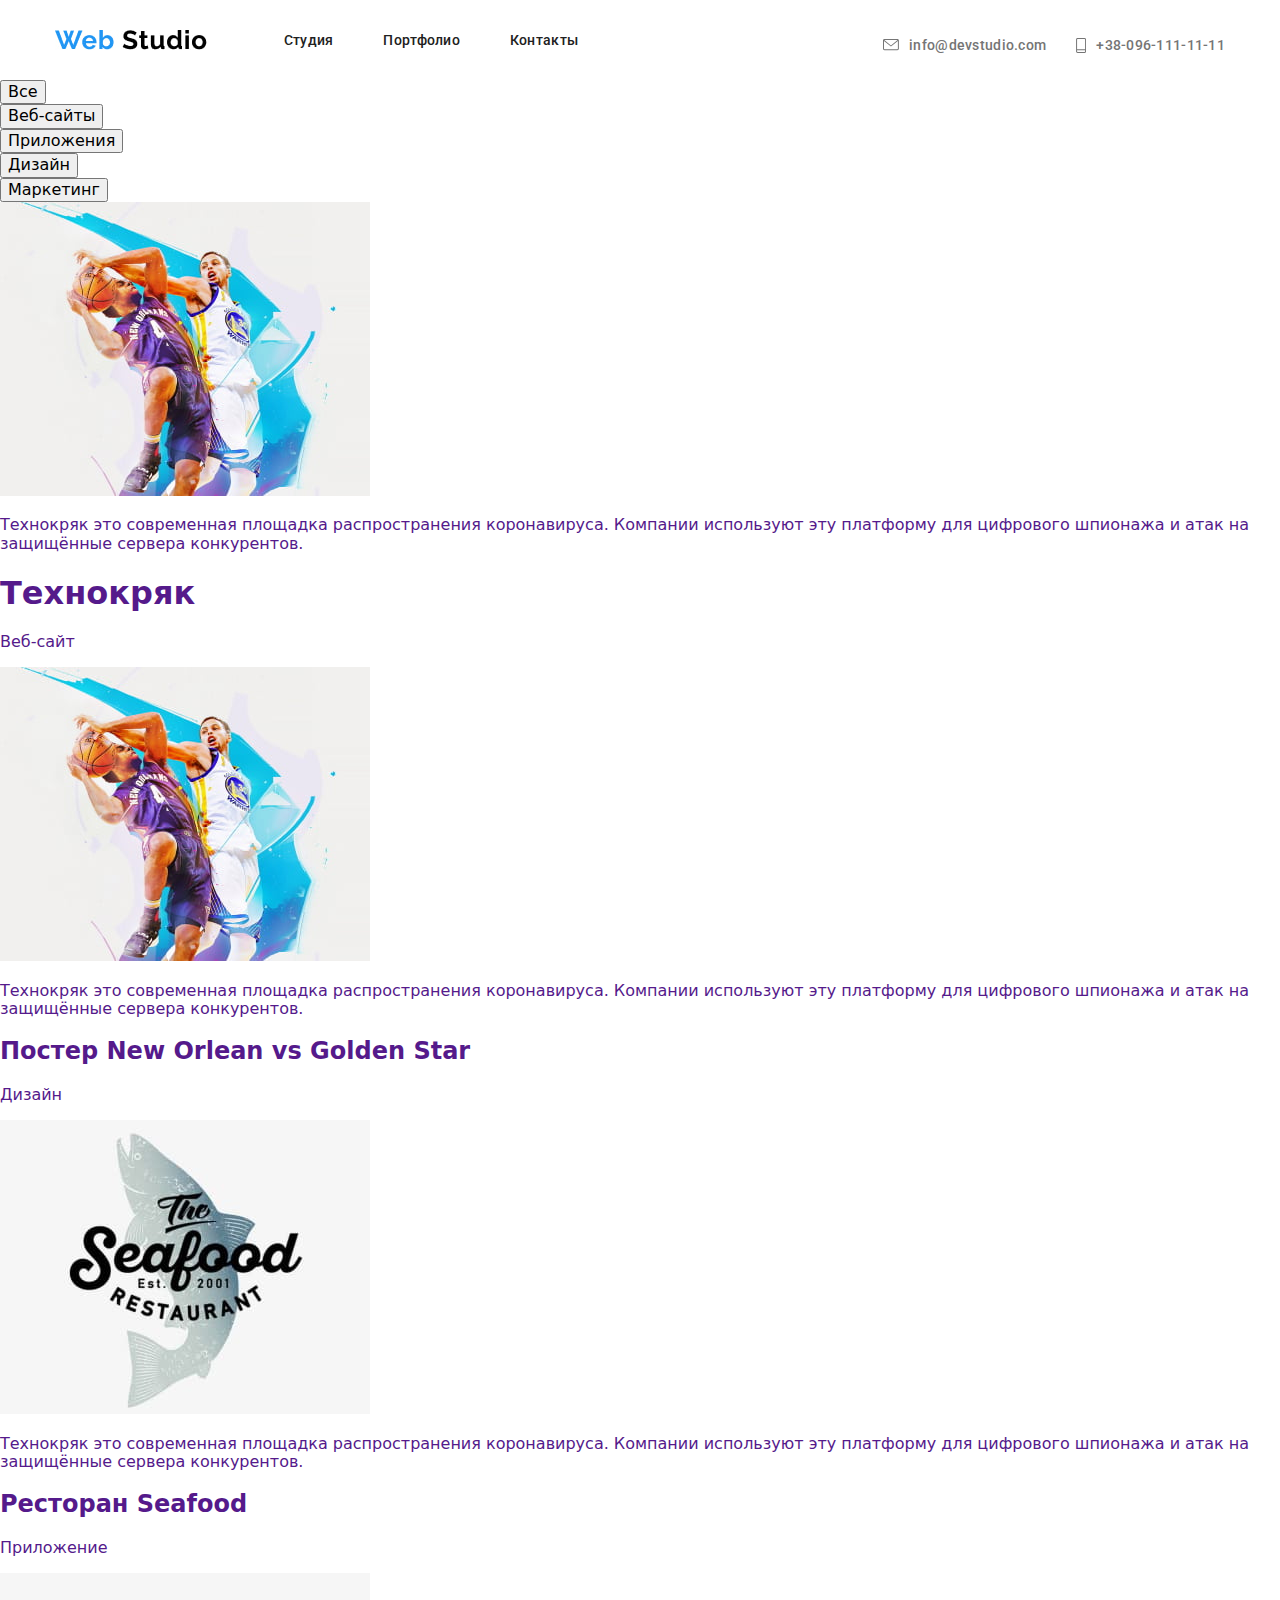
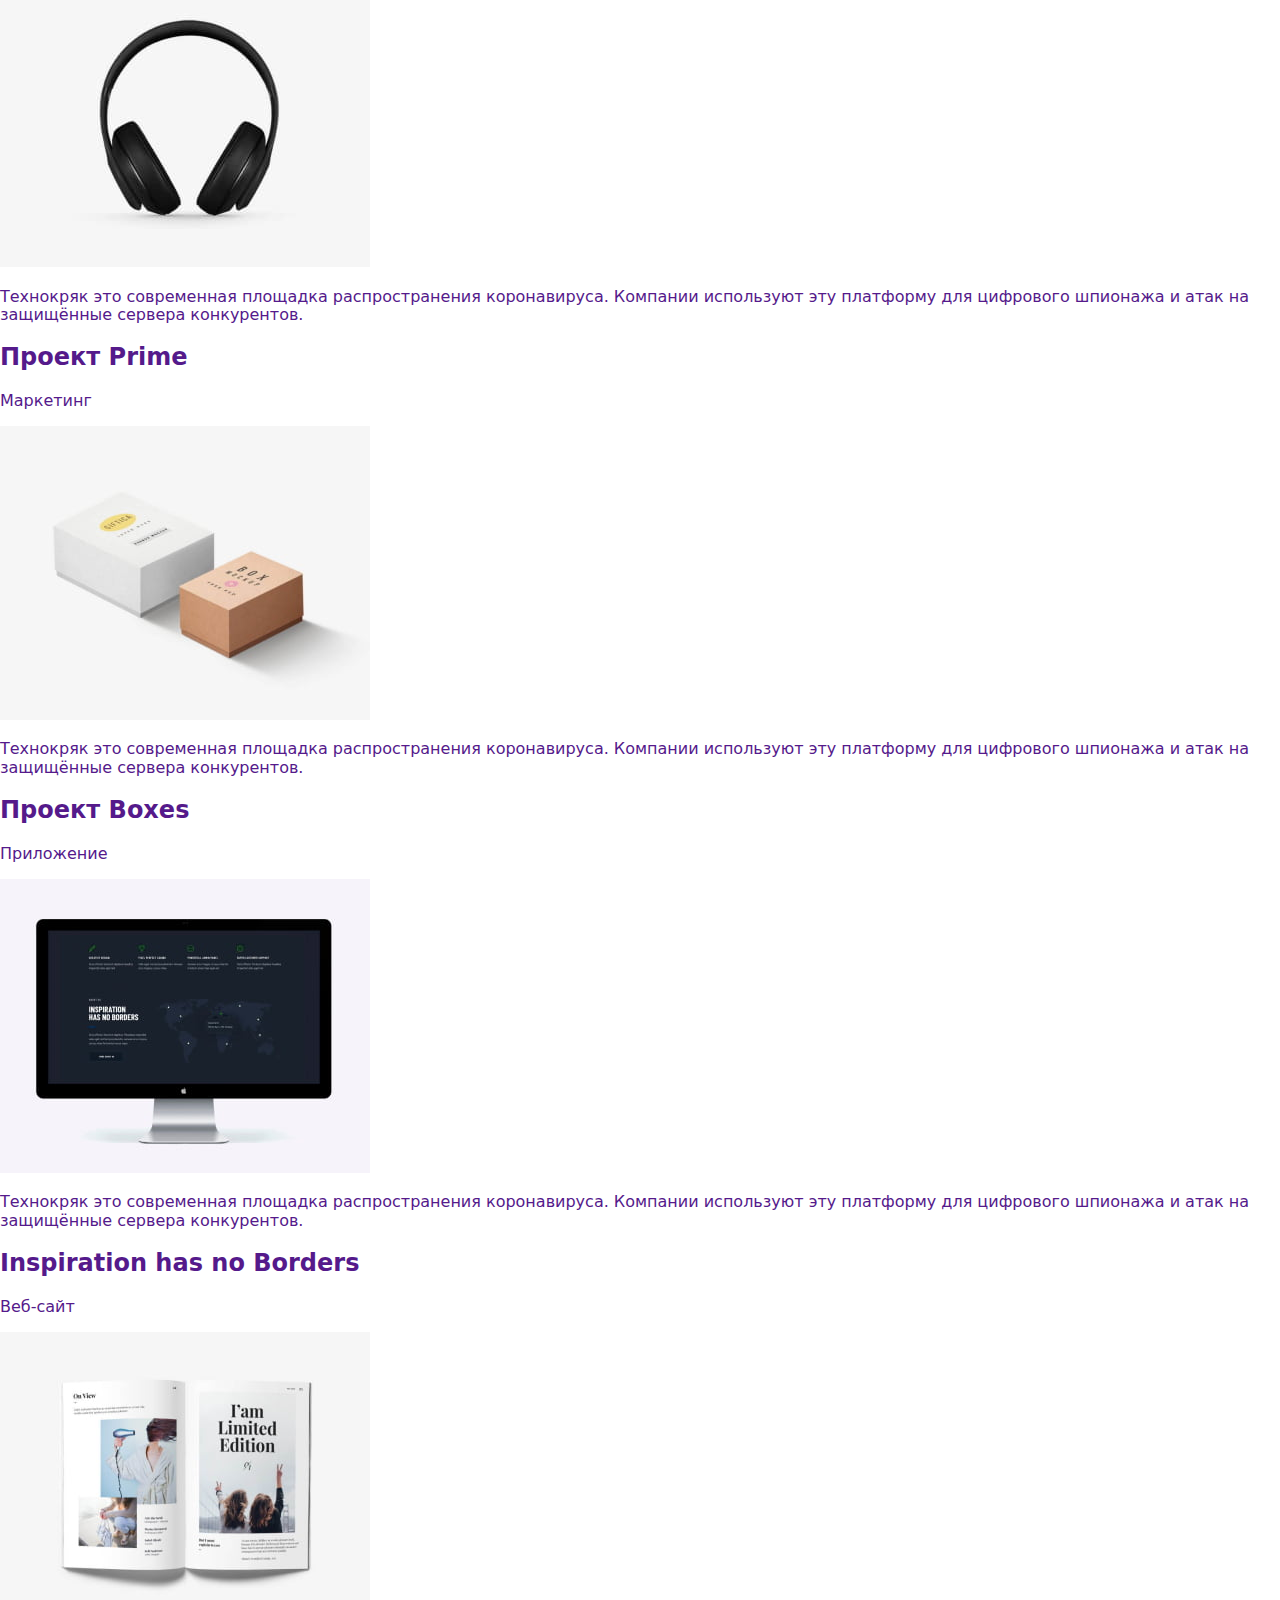
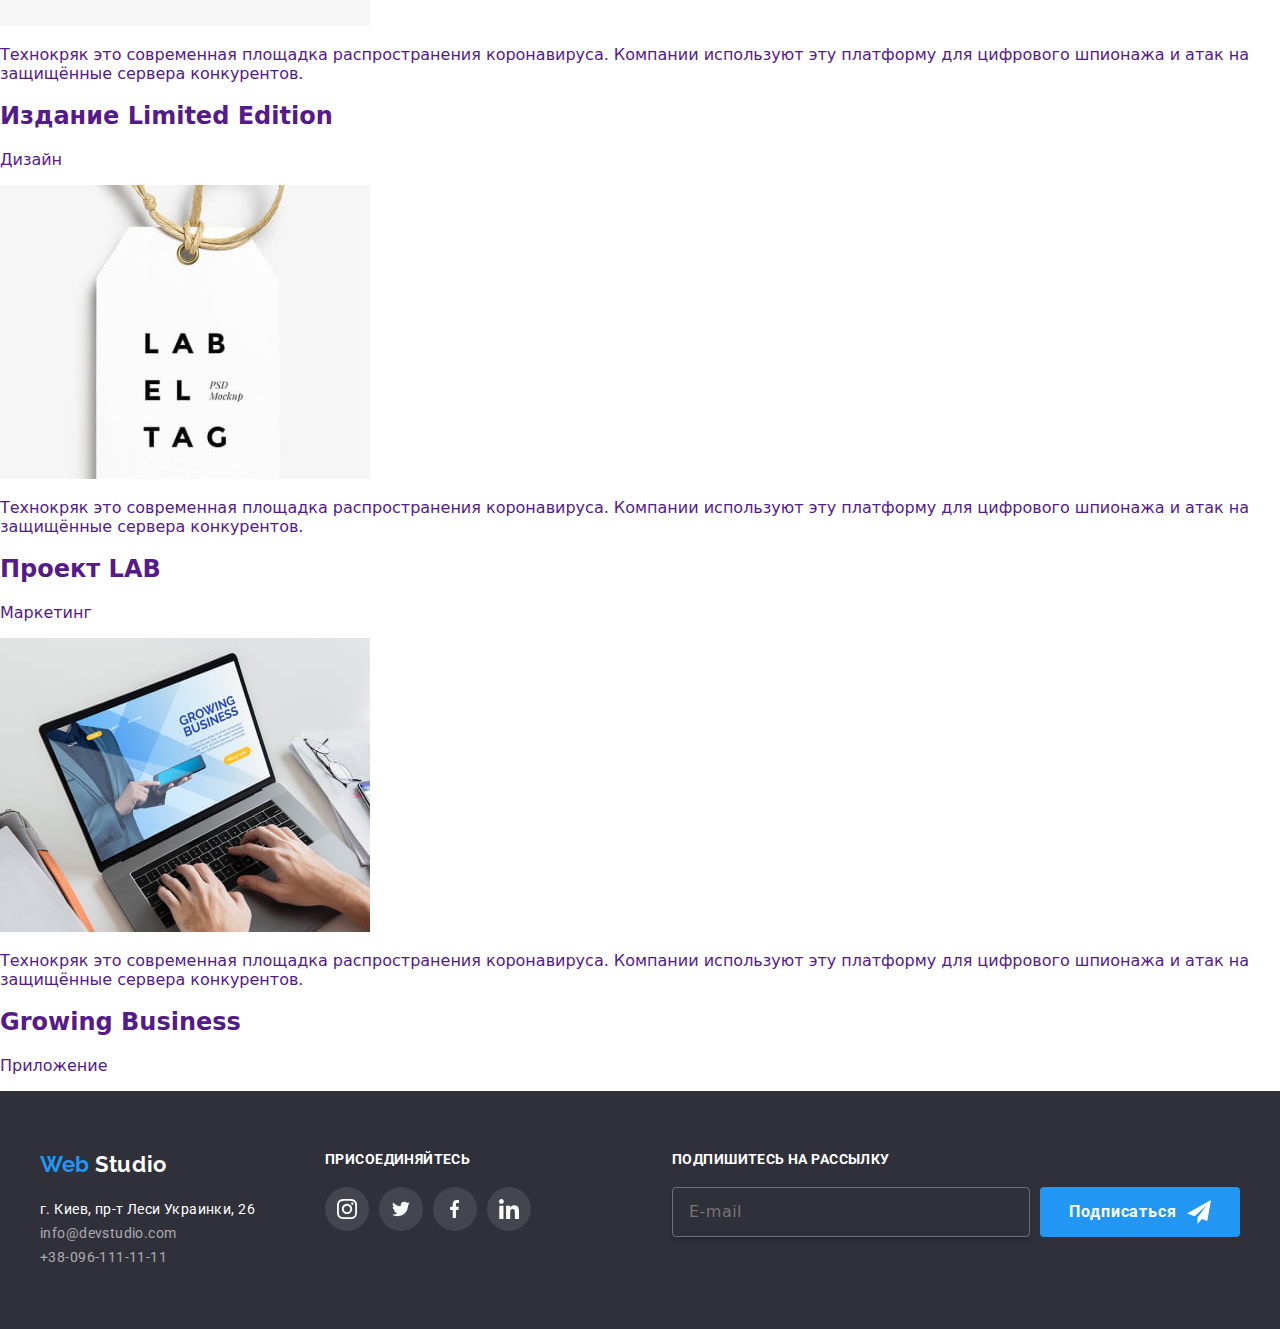
==== commit fe096f19: "футер и хедер добавила в портфолио" ====
--- a/portfolio.html
+++ b/portfolio.html
@@ -15,38 +15,47 @@
   <body>
     <header class="header">
       <div class="header-container">
-        <a href="#"><img src="./images/WebStudio.jpg" class="logo-link" alt="Web Studio" /></a>
-
-        <nav class="site-nav-container">
-          <ul class="site-nav">
-            <li class="site-nav-item"><a href="./index.html" class="site-nav-link">Студия</a></li>
-            <li class="site-nav-item"><a href="./portfolio.html" class="site-nav-link-current">Портфолио</a></li>
-            <li class="site-nav-item"><a href="#" class="site-nav-link">Контакты</a></li>
-          </ul>
-        </nav>
-
-        <address class="header-address-container">
-          <ul class="header-address-list">
-            <li class="header-address-item">
-              <a class="header-address-link" href="#mailto:info@devstudio.com">
-                <svg class="header-address-icon envelope" width="16px" height="12px">
-                  <use href="./images/sprite.svg#icon-envelope"></use>
-                </svg>
-                info@devstudio.com
-              </a>
-            </li>
-            <li class="header-address-item">
-              <a class="header-address-link" href="#tel:+380961111111">
-                <svg class="header-address-icon phone" width="10px" height="15px">
-                  <use href="./images/sprite.svg#icon-phone"></use>
-                </svg>
-                +38-096-111-11-11
-              </a>
-            </li>
-          </ul>
-        </address>
-
-        <!-- 
+        <a class="logo-link" href="#"><img src="./images/WebStudio.jpg" alt="Web Studio" /></a>
+
+        <button type="button" class="mobile-menu-button" aria-expanded="false" aria-controls="nav-address-container" data-menu-button>
+          <svg width="40" height="40" aria-label="Переключатель мобильного меню">
+            <use class="icon-menu" href="./images/sprite.svg#icon-menu"></use>
+            <use class="icon-cross" href="./images/sprite.svg#icon-cross"></use>
+          </svg>
+        </button>
+
+        <div class="nav-address-container" id="nav-address-container" data-menu>
+          <nav class="site-nav-container">
+            <ul class="site-nav-list">
+              <li class="site-nav-item"><a href="./index.html" class="site-nav-link">Студия</a></li>
+              <li class="site-nav-item"><a href="./portfolio.html" class="site-nav-link">Портфолио</a></li>
+              <li class="site-nav-item"><a href="#" class="site-nav-link">Контакты</a></li>
+            </ul>
+          </nav>
+
+          <address class="header-address-container">
+            <ul class="header-address-list">
+              <li class="header-address-item">
+                <a class="header-address-link" href="#mailto:info@devstudio.com">
+                  <svg class="header-address-icon envelope" width="16px" height="12px">
+                    <use href="./images/sprite.svg#icon-envelope"></use>
+                  </svg>
+                  info@devstudio.com
+                </a>
+              </li>
+              <li class="header-address-item">
+                <a class="header-address-link" href="#tel:+380961111111">
+                  <svg class="header-address-icon phone" width="10px" height="15px">
+                    <use href="./images/sprite.svg#icon-phone"></use>
+                  </svg>
+                  +38-096-111-11-11
+                </a>
+              </li>
+            </ul>
+          </address>
+        </div>
+      </div>
+      <!-- 
         <address class="address-container">
           <ul class="top-line-address">
             <li class="address-item"><a href="#mailto:info@devstudio.com" class="link">&#9993; info@devstudio.com</a></li>
@@ -54,7 +63,6 @@
           </ul>
         </address>
        -->
-      </div>
     </header>
 
     <main>
@@ -253,57 +261,59 @@
       </div>
     </main>
 
-    <footer class="footer">
+    <footer class="footer-section">
       <div class="footer-container">
-        <div class="footer-address">
-          <span class="web-footer">Web</span>
-          <span class="studio-footer">Studio</span>
-
-          <address class="footer-address-container">
-            <span class="location"> г. Киев, пр-т Леси Украинки, 26 </span>
-            <br />
-            <a class="footer-address-link" href="#mailto:info@devstudio.com">info@devstudio.com</a>
-            <br />
-            <a class="footer-address-link" href="#tel:+380961111111">+38-096-111-11-11</a>
+        <div class="address-joinus-container">
+          <address class="footer-address">
+            <div class="footer-logo">
+              <span class="web-footer">Web</span>
+              <span class="studio-footer">Studio</span>
+            </div>
+
+            <ul class="footer-address-container">
+              <li footer-address-item><span class="location"> г. Киев, пр-т Леси Украинки, 26 </span></li>
+              <li footer-address-item><a class="footer-address-link" href="#mailto:info@devstudio.com">info@devstudio.com</a></li>
+              <li footer-address-item><a class="footer-address-link" href="#tel:+380961111111">+38-096-111-11-11</a></li>
+            </ul>
           </address>
-        </div>
-
-        <div class="join-us-container">
-          <p class="join-text">Присоединяйтесь</p>
-
-          <ul class="join-social-list">
-            <li class="join-social-item">
-              <a class="join-social-link" href="#">
-                <svg class="join-social-icon" width="20px" height="20px">
-                  <use href="./images/sprite.svg#icon-instagram"></use>
-                </svg>
-              </a>
-            </li>
-
-            <li class="join-social-item">
-              <a class="join-social-link" href="#">
-                <svg class="join-social-icon" width="20px" height="16px">
-                  <use href="./images/sprite.svg#icon-twitter"></use>
-                </svg>
-              </a>
-            </li>
-
-            <li class="join-social-item">
-              <a class="join-social-link" href="#">
-                <svg class="join-social-icon" width="10px" height="20px">
-                  <use href="./images/sprite.svg#icon-facebook"></use>
-                </svg>
-              </a>
-            </li>
-
-            <li class="join-social-item">
-              <a class="join-social-link" href="#">
-                <svg class="join-social-icon" width="20px" height="20px">
-                  <use href="./images/sprite.svg#icon-linkedin"></use>
-                </svg>
-              </a>
-            </li>
-          </ul>
+
+          <div class="join-us-container">
+            <p class="join-text">Присоединяйтесь</p>
+
+            <ul class="join-social-list">
+              <li class="join-social-item">
+                <a class="join-social-link" href="#">
+                  <svg class="join-social-icon" width="20px" height="20px">
+                    <use href="./images/sprite.svg#icon-instagram"></use>
+                  </svg>
+                </a>
+              </li>
+
+              <li class="join-social-item">
+                <a class="join-social-link" href="#">
+                  <svg class="join-social-icon" width="20px" height="16px">
+                    <use href="./images/sprite.svg#icon-twitter"></use>
+                  </svg>
+                </a>
+              </li>
+
+              <li class="join-social-item">
+                <a class="join-social-link" href="#">
+                  <svg class="join-social-icon" width="10px" height="20px">
+                    <use href="./images/sprite.svg#icon-facebook"></use>
+                  </svg>
+                </a>
+              </li>
+
+              <li class="join-social-item">
+                <a class="join-social-link" href="#">
+                  <svg class="join-social-icon" width="20px" height="20px">
+                    <use href="./images/sprite.svg#icon-linkedin"></use>
+                  </svg>
+                </a>
+              </li>
+            </ul>
+          </div>
         </div>
 
         <form class="subscribe-form">
@@ -320,7 +330,5 @@
         </form>
       </div>
     </footer>
-
-    <script src="./js/modal.js"></script>
   </body>
 </html>
--- a/css/main.min.css
+++ b/css/main.min.css
@@ -1,2 +1,2 @@
-body{-webkit-box-align:center;-ms-flex-align:center;align-items:center;-webkit-box-pack:center;-ms-flex-pack:center;justify-content:center}main{font-family:Roboto,sans-serif}ul{list-style:none;-webkit-text-decoration-line:none;text-decoration-line:none;padding:0px;margin:0px}a{margin:0px;-webkit-text-decoration-line:none;text-decoration-line:none;text-decoration:none;color:#fff}h1,h2,h3,h4,h5,h6{margin:0px}p{margin:0px}.visually-hidden{position:absolute;width:1px;height:1px;margin:-1px;border:0px;padding:0px;clip:rect(0 0 0 0);overflow:hidden}.order-button,.subscribe-button,.popup-send-button{display:-webkit-box;display:-ms-flexbox;display:flex;-webkit-box-align:center;-ms-flex-align:center;align-items:center;-webkit-box-pack:center;-ms-flex-pack:center;justify-content:center;width:200px;height:50px;margin-left:auto;margin-right:auto;text-align:center;color:#ffffff;font-family:Roboto,sans-serif;font-style:normal;font-weight:bold;font-size:16px;line-height:30px;letter-spacing:0.06em;text-decoration:none;background-color:#2196f3;border-radius:4px;cursor:pointer;border-color:transparent}.order-button:focus,.subscribe-button:focus,.popup-send-button:focus{outline:none}.order-button:hover,.order-button:focus,.subscribe-button:hover,.subscribe-button:focus,.popup-send-button:hover,.popup-send-button:focus{outline:none;-webkit-box-shadow:0px 4px 4px rgba(0,0,0,0.15);box-shadow:0px 4px 4px rgba(0,0,0,0.15)}.subscribe-button .icon-send{display:-webkit-box;display:-ms-flexbox;display:flex;-webkit-box-align:center;-ms-flex-align:center;align-items:center;-webkit-box-pack:center;-ms-flex-pack:center;justify-content:center;margin-left:10px;text-align:center}.header-container{display:-webkit-box;display:-ms-flexbox;display:flex;-webkit-box-pack:center;-ms-flex-pack:center;justify-content:center;-webkit-box-align:center;-ms-flex-align:center;align-items:center;width:1200px;height:80px;margin-bottom:0px;margin-left:auto;margin-right:auto;padding-left:15px;padding-right:15px;font-family:Roboto,sans-serif;font-style:normal;font-weight:500;font-size:14px;line-height:16px;letter-spacing:0.02em}.logo-link{display:-webkit-box;display:-ms-flexbox;display:flex;padding-top:24px;padding-bottom:25px}.site-nav{display:-webkit-box;display:-ms-flexbox;display:flex;margin-left:85px}.site-nav .site-nav-item+.site-nav-item{margin-left:50px}.site-nav-link{display:-webkit-box;display:-ms-flexbox;display:flex;padding-top:32px;padding-bottom:32px;color:#212121;-webkit-text-decoration-line:none;text-decoration-line:none;-webkit-transition:color 250ms cubic-bezier(0.4, 0, 0.2, 1);transition:color 250ms cubic-bezier(0.4, 0, 0.2, 1)}.site-nav-link:hover,.site-nav-link:focus{color:#2196f3}.site-nav-link-current{position:relative;display:-webkit-box;display:-ms-flexbox;display:flex;padding-top:32px;padding-bottom:32px;color:#2196f3;-webkit-text-decoration-line:none;text-decoration-line:none;-webkit-transition:color 250ms cubic-bezier(0.4, 0, 0.2, 1);transition:color 250ms cubic-bezier(0.4, 0, 0.2, 1)}.site-nav-link-current::after{content:'';position:absolute;left:0;bottom:0;display:block;width:100%;height:4px;background-color:#2196f3;border-radius:2px;-webkit-animation-name:current-underline;animation-name:current-underline;-webkit-animation-duration:2s;animation-duration:2s;-webkit-animation-timing-function:ease-in-out;animation-timing-function:ease-in-out;-webkit-animation-iteration-count:1;animation-iteration-count:1;-webkit-animation-direction:alternate;animation-direction:alternate;-webkit-animation-delay:0s;animation-delay:0s;-webkit-animation-fill-mode:forwards;animation-fill-mode:forwards}@-webkit-keyframes current-underline{from{width:0%}to{width:100%}}@keyframes current-underline{from{width:0%}to{width:100%}}.header-address-container{display:-webkit-box;display:-ms-flexbox;display:flex;margin-left:auto;padding-top:32px;padding-bottom:32px}.header-address-container .header-address-list{display:-webkit-box;display:-ms-flexbox;display:flex}.header-address-container .header-address-list .header-address-item{display:-webkit-box;display:-ms-flexbox;display:flex;-webkit-box-align:center;-ms-flex-align:center;align-items:center;-webkit-box-pack:center;-ms-flex-pack:center;justify-content:center;margin:0px;font-style:normal;font-family:#757575}.header-address-icon{display:-webkit-box;display:-ms-flexbox;display:flex;-webkit-box-align:center;-ms-flex-align:center;align-items:center;-webkit-box-pack:center;-ms-flex-pack:center;justify-content:center}.header-address-icon.envelope{margin-right:10px}.header-address-icon.phone{margin-left:30px;margin-right:10px}.header-address-link{display:-webkit-box;display:-ms-flexbox;display:flex;-webkit-box-align:center;-ms-flex-align:center;align-items:center;-webkit-box-pack:center;-ms-flex-pack:center;justify-content:center;fill:#757575;color:#757575;-webkit-text-decoration-line:none;text-decoration-line:none;font-style:normal;cursor:pointer;-webkit-transition:color 250ms cubic-bezier(0.4, 0, 0.2, 1),fill 250ms cubic-bezier(0.4, 0, 0.2, 1);transition:color 250ms cubic-bezier(0.4, 0, 0.2, 1),fill 250ms cubic-bezier(0.4, 0, 0.2, 1)}.header-address-link:hover,.header-address-link:focus{fill:#2196f3;color:#2196f3}.footer{display:block;-webkit-box-pack:center;-ms-flex-pack:center;justify-content:center;-webkit-box-align:center;-ms-flex-align:center;align-items:center;padding-top:45px;padding-bottom:21px;background-color:#2f303a}.footer-container{width:1200px;display:-webkit-box;display:-ms-flexbox;display:flex;-webkit-box-pack:center;-ms-flex-pack:center;justify-content:center;-webkit-box-align:center;-ms-flex-align:center;align-items:center;margin-left:auto;margin-right:auto;padding-left:15px;padding-right:15px}.footer-address{display:block;margin-right:auto}.footer-address .web-footer{color:#2196f3;font-family:Raleway,sans-serif;font-style:normal;font-weight:bold;font-size:22px;line-height:26px;letter-spacing:0.03em}.footer-address .studio-footer{color:#fff;font-family:Raleway,sans-serif;font-style:normal;font-weight:bold;font-size:22px;line-height:26px;letter-spacing:0.03em}.footer-address .footer-address-container{font-family:Roboto,sans-serif;font-style:normal;font-weight:normal;font-size:14px;line-height:24px;letter-spacing:0.03em}.footer-address .footer-address-container .location{color:#fff}.footer-address .footer-address-container .footer-address-link{color:rgba(255,255,255,0.6);-webkit-text-decoration-line:none;text-decoration-line:none}.join-us-container{display:block}.join-us-container .join-text{margin-top:0px;margin-bottom:20px;color:#fff;font-family:Roboto,sans-serif;font-style:normal;font-weight:bold;font-size:14px;line-height:16px;letter-spacing:0.03em;text-transform:uppercase}.join-social-list{display:-webkit-box;display:-ms-flexbox;display:flex}.join-social-list .join-social-item:not(:first-child){margin-left:10px}.join-social-list .join-social-link{width:44px;height:44px;display:-webkit-box;display:-ms-flexbox;display:flex;-ms-flex-wrap:wrap;flex-wrap:wrap;-webkit-box-align:center;-ms-flex-align:center;align-items:center;-webkit-box-pack:center;-ms-flex-pack:center;justify-content:center;color:#fff;background-color:rgba(255,255,255,0.1);-webkit-text-decoration-line:none;text-decoration-line:none;border-radius:200px;cursor:pointer;-webkit-transition:background-color 250ms cubic-bezier(0.4, 0, 0.2, 1);transition:background-color 250ms cubic-bezier(0.4, 0, 0.2, 1)}.join-social-list .join-social-link:hover,.join-social-list .join-social-link:focus{background-color:#2196f3}.join-social-list .join-social-link .join-social-icon{display:-webkit-box;display:-ms-flexbox;display:flex;-webkit-box-pack:center;-ms-flex-pack:center;justify-content:center;-webkit-box-align:center;-ms-flex-align:center;align-items:center;fill:#fff}.subscribe-form{margin-left:auto;-webkit-box-align:center;-ms-flex-align:center;align-items:center;-webkit-box-pack:center;-ms-flex-pack:center;justify-content:center}.subscribe-form .subscribe-text{margin-top:0px;margin-bottom:20px;color:#fff;font-family:Roboto,sans-serif;font-style:normal;font-weight:bold;font-size:14px;line-height:16px;letter-spacing:0.03em;text-transform:uppercase}.subscribe-container{display:-webkit-inline-box;display:-ms-inline-flexbox;display:inline-flex;-webkit-box-align:center;-ms-flex-align:center;align-items:center;-webkit-box-pack:center;-ms-flex-pack:center;justify-content:center}.subscribe-container .subscribe-input{width:358px;height:50px;margin-right:12px;padding:15px 16px;border:1px solid rgba(255,255,255,0.3);-webkit-box-shadow:0px 4px 4px rgba(0,0,0,0.15);box-shadow:0px 4px 4px rgba(0,0,0,0.15);border-radius:4px;font-size:16px;line-height:20px;letter-spacing:0.03em;color:rgba(255,255,255,0.6);background-color:transparent}.subscribe-container .subscribe-input:focus{outline:none;background-color:#f5f4fa;border-color:#2196f3}.hero-section{max-width:1600px;min-height:600px;background-image:-webkit-gradient(linear, left top, right top, from(rgba(47,48,58,0.8)), to(rgba(47,48,58,0.8))),url(../images/header.jpg);background-image:linear-gradient(to right, rgba(47,48,58,0.8), rgba(47,48,58,0.8)),url(../images/header.jpg);background-repeat:no-repeat;background-position:center;background-size:cover;margin-left:auto;margin-right:auto;margin-bottom:94px}.hero-container{width:1200px;display:block;-webkit-box-align:center;-ms-flex-align:center;align-items:center;text-align:center;margin-left:auto;margin-right:auto;margin-top:0px;margin-bottom:94px;padding-top:200px;padding-bottom:200px;padding-left:15px;padding-right:15px}.hero-container .hero-title{margin-top:0px;margin-bottom:30px;color:#fff;font-weight:900;font-size:44px;line-height:60px;letter-spacing:0.06em;text-transform:uppercase}.features-container{width:1200px;display:-webkit-box;display:-ms-flexbox;display:flex;-webkit-box-align:center;-ms-flex-align:center;align-items:center;-ms-flex-wrap:wrap;flex-wrap:wrap;margin-left:auto;margin-right:auto;margin-top:0px;margin-bottom:94px;padding-left:15px;padding-right:15px}.features-container .features-list{display:-webkit-inline-box;display:-ms-inline-flexbox;display:inline-flex;-ms-flex-wrap:wrap;flex-wrap:wrap;margin-top:0px;margin-bottom:30px}.features-container .features-list .feachers-item+.feachers-item{margin-left:30px}.feachers-item{display:block;-webkit-box-align:center;-ms-flex-align:center;align-items:center;width:270px}.feachers-item .feachers-icon-container{display:-webkit-box;display:-ms-flexbox;display:flex;-webkit-box-align:center;-ms-flex-align:center;align-items:center;-webkit-box-pack:center;-ms-flex-pack:center;justify-content:center;height:120px;width:270px;margin-top:0px;margin-bottom:30px;border-radius:4px;background-position:center;background-color:#f5f4fa}.feachers-item .feachers-icon-container .feachers-icon{width:70px;height:70px;display:-webkit-box;display:-ms-flexbox;display:flex;-webkit-box-align:center;-ms-flex-align:center;align-items:center;-webkit-box-pack:center;-ms-flex-pack:center;justify-content:center;background-color:transparent}.feachers-item .features-title{margin-top:0px;margin-bottom:10px;color:#212121;font-style:normal;font-weight:bold;font-size:14px;line-height:16px;letter-spacing:0.03em;text-transform:uppercase}.feachers-item .features-text{margin:0px;color:#757575;font-style:normal;font-weight:normal;font-size:14px;line-height:24px;letter-spacing:0.03em}.doings-container{width:1200px;-webkit-box-align:center;-ms-flex-align:center;align-items:center;margin-left:auto;margin-right:auto;margin-top:0px;margin-bottom:94px;padding-left:15px;padding-right:15px}.doings-container .doings-list{display:-webkit-box;display:-ms-flexbox;display:flex;margin:0px}.doings-container .doings-list .doings-card+.doings-card{margin-left:30px}.doings-card{position:relative;display:-webkit-box;display:-ms-flexbox;display:flex;-webkit-box-align:center;-ms-flex-align:center;align-items:center;-webkit-box-pack:center;-ms-flex-pack:center;justify-content:center}.doings-card .doings-image{margin:0px}.doings-card .doings-text{position:absolute;width:100%;height:70px;bottom:0%;display:-webkit-box;display:-ms-flexbox;display:flex;text-align:center;-webkit-box-pack:center;-ms-flex-pack:center;justify-content:center;-webkit-box-align:center;-ms-flex-align:center;align-items:center;margin:0px;background-color:rgba(47,48,58,0.8);color:white;font-style:normal;font-weight:bold;font-size:14px;line-height:16px;text-align:center;letter-spacing:0.03em;text-transform:uppercase}.page-title{margin-top:0px;margin-bottom:50px;text-align:center;color:#212121;font-style:normal;font-weight:bold;font-size:36px;line-height:42px;letter-spacing:0.03em}.team-section{display:-webkit-box;display:-ms-flexbox;display:flex;-webkit-box-align:center;-ms-flex-align:center;align-items:center;-webkit-box-pack:center;-ms-flex-pack:center;justify-content:center;-ms-flex-wrap:wrap;flex-wrap:wrap;margin-top:0px;margin-bottom:94px;padding-top:94px;padding-bottom:94px;background-color:#f5f4fa}.team-container{width:1200px;display:block;-webkit-box-align:center;-ms-flex-align:center;align-items:center;-webkit-box-pack:center;-ms-flex-pack:center;justify-content:center;-ms-flex-wrap:wrap;flex-wrap:wrap;margin-left:auto;margin-right:auto;padding-left:15px;padding-right:15px;font-style:normal;font-size:16px;line-height:19px;letter-spacing:0.03em}.team-list{display:-webkit-box;display:-ms-flexbox;display:flex;-webkit-box-align:center;-ms-flex-align:center;align-items:center;-webkit-box-pack:center;-ms-flex-pack:center;justify-content:center;margin:0px}.team-list .emploee-card+.emploee-card{margin-left:30px}.emploee-card{display:block;-webkit-box-align:center;-ms-flex-align:center;align-items:center;-webkit-box-pack:center;-ms-flex-pack:center;justify-content:center;background-color:#fff;border-radius:0px 0px 4px 4px;-webkit-box-shadow:0px 2px 1px rgba(0,0,0,0.2),0px 1px 1px rgba(0,0,0,0.14),0px 1px 3px rgba(0,0,0,0.12);box-shadow:0px 2px 1px rgba(0,0,0,0.2),0px 1px 1px rgba(0,0,0,0.14),0px 1px 3px rgba(0,0,0,0.12)}.emploee-card:hover,.emploee-card:focus{-webkit-box-shadow:0px 2px 1px rgba(0,0,0,0.4),0px 1px 1px rgba(0,0,0,0.17),0px 1px 3px rgba(0,0,0,0.15);box-shadow:0px 2px 1px rgba(0,0,0,0.4),0px 1px 1px rgba(0,0,0,0.17),0px 1px 3px rgba(0,0,0,0.15)}.emploee-card .emploee-image{display:-webkit-box;display:-ms-flexbox;display:flex;margin-top:0px;margin-bottom:30px}.emploee-card .emploee-name{margin-top:0px;margin-bottom:10px;color:#212121;font-weight:500;text-align:center}.emploee-card .emploee-position{margin-top:0px;margin-bottom:16px;color:#757575;text-align:center;font-weight:normal}.emploee-social-list{display:-webkit-box;display:-ms-flexbox;display:flex;-webkit-box-align:center;-ms-flex-align:center;align-items:center;-webkit-box-pack:center;-ms-flex-pack:center;justify-content:center}.emploee-social-list .emploee-social-item:not(:first-child){margin-left:10px}.emploee-social-list .emploee-social-item .emploee-social-link{width:44px;height:44px;display:-webkit-box;display:-ms-flexbox;display:flex;-webkit-box-align:center;-ms-flex-align:center;align-items:center;-webkit-box-pack:center;-ms-flex-pack:center;justify-content:center;margin-top:0px;margin-bottom:24px;color:#757575;border-radius:50%;-webkit-transition:background-color 250ms cubic-bezier(0.4, 0, 0.2, 1);transition:background-color 250ms cubic-bezier(0.4, 0, 0.2, 1)}.emploee-social-list .emploee-social-item .emploee-social-link:hover,.emploee-social-list .emploee-social-item .emploee-social-link:focus{background-color:#2196f3}.emploee-social-list .emploee-social-item .emploee-social-link:hover svg,.emploee-social-list .emploee-social-item .emploee-social-link:focus svg{fill:#fff}.emploee-social-list .emploee-social-item .emploee-social-icon{display:-webkit-box;display:-ms-flexbox;display:flex;-webkit-box-align:center;-ms-flex-align:center;align-items:center;-webkit-box-pack:center;-ms-flex-pack:center;justify-content:center;background-color:transparent;fill:#afb1b8;-webkit-transition:fill 250ms cubic-bezier(0.4, 0, 0.2, 1);transition:fill 250ms cubic-bezier(0.4, 0, 0.2, 1)}.customers-container{width:1200px;margin-top:0px;margin-bottom:94px;margin-left:auto;margin-right:auto;padding-left:15px;padding-right:15px}.customers-container .customers-list{display:-webkit-box;display:-ms-flexbox;display:flex;-webkit-box-align:center;-ms-flex-align:center;align-items:center;-webkit-box-pack:center;-ms-flex-pack:center;justify-content:center;margin:0px}.customers-container .customers-list .customers-item:not(:first-child){margin-left:30px}.customers-link{width:170px;height:90px;display:-webkit-box;display:-ms-flexbox;display:flex;-webkit-box-align:center;-ms-flex-align:center;align-items:center;-webkit-box-pack:center;-ms-flex-pack:center;justify-content:center;-webkit-box-sizing:border-box;box-sizing:border-box;border-radius:4px;border:1px solid #afb1b8;cursor:pointer;-webkit-transition:border-color 250ms cubic-bezier(0.4, 0, 0.2, 1);transition:border-color 250ms cubic-bezier(0.4, 0, 0.2, 1)}.customers-link:hover,.customers-link:focus{border-color:#2196f3}.customers-link:hover svg,.customers-link:focus svg{fill:#2196f3}.customers-link .customers-icon{display:-webkit-box;display:-ms-flexbox;display:flex;-webkit-box-align:center;-ms-flex-align:center;align-items:center;-webkit-box-pack:center;-ms-flex-pack:center;justify-content:center;fill:#afb1b8;-webkit-transition:fill 250ms cubic-bezier(0.4, 0, 0.2, 1);transition:fill 250ms cubic-bezier(0.4, 0, 0.2, 1)}.backdrop{position:fixed;top:0px;left:0px;width:100%;height:100%;padding:20px;background-color:rgba(0,0,0,0.2);opacity:1;-webkit-transition:opacity 250ms cubic-bezier(0.4, 0, 0.2, 1);transition:opacity 250ms cubic-bezier(0.4, 0, 0.2, 1)}.backdrop.is-hidden{opacity:0;pointer-events:none}.backdrop.is-hidden.popup{-webkit-transform:translate(-50%, -50%) scale(0.9);transform:translate(-50%, -50%) scale(0.9)}.popup{position:absolute;top:50%;left:50%;display:block;-webkit-box-align:center;-ms-flex-align:center;align-items:center;-webkit-box-pack:center;-ms-flex-pack:center;justify-content:center;text-align:center;padding:40px;background-color:#fff;-webkit-box-shadow:0px 2px 1px rgba(0,0,0,0.2),0px 1px 1px rgba(0,0,0,0.14),0px 1px 3px rgba(0,0,0,0.12);box-shadow:0px 2px 1px rgba(0,0,0,0.2),0px 1px 1px rgba(0,0,0,0.14),0px 1px 3px rgba(0,0,0,0.12);border-radius:4px;-webkit-transform:translate(-50%, -50%) scale(1);transform:translate(-50%, -50%) scale(1);-webkit-transition:-webkit-transform 250ms cubic-bezier(0.4, 0, 0.2, 1);transition:-webkit-transform 250ms cubic-bezier(0.4, 0, 0.2, 1);transition:transform 250ms cubic-bezier(0.4, 0, 0.2, 1);transition:transform 250ms cubic-bezier(0.4, 0, 0.2, 1), -webkit-transform 250ms cubic-bezier(0.4, 0, 0.2, 1)}.popup-close{position:absolute;display:-webkit-box;display:-ms-flexbox;display:flex;-webkit-box-align:center;-ms-flex-align:center;align-items:center;-webkit-box-pack:center;-ms-flex-pack:center;justify-content:center;right:8px;top:8px;width:30px;height:30px;padding:0px;border-radius:50%;border:1px solid rgba(0,0,0,0.1);background-color:white;cursor:pointer}.popup-close:hover,.popup-close:focus{outline:none;-webkit-box-shadow:0px 4px 4px rgba(0,0,0,0.15);box-shadow:0px 4px 4px rgba(0,0,0,0.15)}.popup-close:hover svg,.popup-close:focus svg{fill:#2196f3;-webkit-transition:all 150ms linear;transition:all 150ms linear}.popup-close .popup-close-icon{position:absolute;display:block;width:11px;height:11px;fill:#212121;-webkit-transition:all 150ms linear;transition:all 150ms linear}.popup-title{display:-webkit-box;display:-ms-flexbox;display:flex;-webkit-box-align:center;-ms-flex-align:center;align-items:center;-webkit-box-pack:center;-ms-flex-pack:center;justify-content:center;width:100%;margin-bottom:30px;font-family:Roboto,sans-serif;color:#212121;font-weight:bold;font-size:20px;line-height:23px;text-align:center;letter-spacing:0.03em}.popup-field{position:relative;display:-webkit-box;display:-ms-flexbox;display:flex;-webkit-box-orient:vertical;-webkit-box-direction:normal;-ms-flex-direction:column;flex-direction:column;margin-bottom:28px}.popup-field .popup-field-input{position:relative;display:-webkit-box;display:-ms-flexbox;display:flex;-webkit-box-align:center;-ms-flex-align:center;align-items:center;-webkit-box-pack:center;-ms-flex-pack:center;justify-content:center;width:100%;height:40px;padding-top:12px;padding-bottom:12px;padding-left:42px;padding-right:18px;border:1px solid rgba(33,33,33,0.2);border-radius:4px;font:inherit;cursor:pointer}.popup-field .popup-field-input:focus{outline:none;border-color:#2196f3}.popup-field .popup-field-input:focus ~ .popup-field-label,.popup-field .popup-field-input:not(:placeholder-shown) ~ .popup-field-label{-webkit-transform:translateY(-40px) translateX(15px);transform:translateY(-40px) translateX(15px);color:#2196f3}.popup-field .popup-field-input:focus ~ .popup-icon{fill:#2196f3}.popup-field .popup-field-label{position:absolute;top:50%;left:0px;-webkit-transform:translateY(-50%) translateX(40px);transform:translateY(-50%) translateX(40px);-webkit-transition:-webkit-transform 250ms linear;transition:-webkit-transform 250ms linear;transition:transform 250ms linear;transition:transform 250ms linear, -webkit-transform 250ms linear;cursor:pointer;font-family:Roboto,sans-serif;font-size:14px;line-height:16px;letter-spacing:0.01em;color:#757575}.popup-field .popup-icon{position:absolute;left:19px;top:50%;-webkit-transform:translateY(-50%);transform:translateY(-50%);-webkit-transition:-webkit-transform 250ms linear;transition:-webkit-transform 250ms linear;transition:transform 250ms linear;transition:transform 250ms linear, -webkit-transform 250ms linear}.popup-field .popup-field-textarea{position:relative;display:-webkit-box;display:-ms-flexbox;display:flex;-webkit-box-align:center;-ms-flex-align:center;align-items:center;-webkit-box-pack:center;-ms-flex-pack:center;justify-content:center;width:100%;height:120px;resize:none;margin-bottom:20px;padding:12px 16px;font-family:Roboto,sans-serif;font-size:14px;line-height:16px;letter-spacing:0.01em;cursor:pointer;border:1px solid rgba(33,33,33,0.2);border-radius:4px}.popup-field .popup-field-textarea:focus{outline:none;border-color:#2196f3}.popup-field .popup-field-textarea:focus ~ .textarea-field-label,.popup-field .popup-field-textarea:not(:placeholder-shown) ~ .textarea-field-label{-webkit-transform:translateY(-40px) translateX(15px);transform:translateY(-40px) translateX(15px);color:#2196f3}.popup-field .textarea-field-label{position:absolute;top:15%;left:0px;-webkit-transform:translateY(-50%) translateX(40px);transform:translateY(-50%) translateX(40px);-webkit-transition:-webkit-transform 250ms linear;transition:-webkit-transform 250ms linear;transition:transform 250ms linear;transition:transform 250ms linear, -webkit-transform 250ms linear;cursor:pointer;font-family:Roboto,sans-serif;font-size:14px;line-height:16px;letter-spacing:0.01em;color:#757575}.accept-conditions{-webkit-box-align:center;-ms-flex-align:center;align-items:center;-webkit-box-pack:center;-ms-flex-pack:center;justify-content:center;width:100%;margin-bottom:30px;text-align:center;cursor:pointer}.accept-conditions .accept-conditions-checkbox,.accept-conditions .accept-conditions-text,.accept-conditions .conditions-text{display:-webkit-inline-box;display:-ms-inline-flexbox;display:inline-flex;-webkit-box-align:center;-ms-flex-align:center;align-items:center;text-align:center;-webkit-box-pack:center;-ms-flex-pack:center;justify-content:center}.accept-conditions .accept-conditions-box{-webkit-appearance:none;-moz-appearance:none;appearance:none;position:absolute}.accept-conditions .accept-conditions-box ~ .accept-conditions-text:before{content:'';display:block;width:16px;height:16px;margin-right:8px;border:2px solid #212121;border-radius:2px;-ms-flex-negative:0;flex-shrink:0;-webkit-transition:all 100ms linear;transition:all 100ms linear}.accept-conditions .accept-conditions-box:checked ~ .accept-conditions-text:before{background-color:#2196f3;border-color:transparent;background-image:url(../images/checkbox-Vector.svg);background-repeat:no-repeat;background-position:center;background-size:inherit}.accept-conditions .accept-conditions-text{display:-webkit-inline-box;display:-ms-inline-flexbox;display:inline-flex;text-align:center;-webkit-box-align:center;-ms-flex-align:center;align-items:center;-webkit-box-pack:center;-ms-flex-pack:center;justify-content:center;margin-right:4px;font-family:Roboto,sans-serif;font-style:normal;font-weight:normal;font-size:14px;line-height:24px;letter-spacing:0.03em;color:#757575}.accept-conditions .conditions-text{display:-webkit-inline-box;display:-ms-inline-flexbox;display:inline-flex;color:#2196f3;text-decoration:underline;font-family:Roboto,sans-serif;font-style:normal;font-weight:normal;font-size:14px;line-height:24px;letter-spacing:0.03em}.portfolio-buttons-list{width:1200px;display:-webkit-box;display:-ms-flexbox;display:flex;-webkit-box-align:center;-ms-flex-align:center;align-items:center;-webkit-box-pack:center;-ms-flex-pack:center;justify-content:center;margin-top:94px;margin-bottom:50px;margin-left:auto;margin-right:auto;padding-left:15px;padding-right:15px;display:flex}.portfolio-buttons-list .portfolio-button{display:-webkit-box;display:-ms-flexbox;display:flex;-webkit-box-pack:center;-ms-flex-pack:center;justify-content:center;-webkit-box-align:center;-ms-flex-align:center;align-items:center;margin-left:8px;padding:6px 22px;cursor:pointer;border-radius:4px;border:1px;border-color:transparent;color:#212121;background-color:#f5f4fa;font-family:Roboto,sans-serif;text-align:center;text-decoration:none;font-weight:500;font-size:16px;line-height:26px;letter-spacing:0.03em;-webkit-transition:background-color 250ms cubic-bezier(0.4, 0, 0.2, 1),color 250ms cubic-bezier(0.4, 0, 0.2, 1);transition:background-color 250ms cubic-bezier(0.4, 0, 0.2, 1),color 250ms cubic-bezier(0.4, 0, 0.2, 1)}.portfolio-buttons-list .portfolio-button:hover,.portfolio-buttons-list .portfolio-button:focus{-webkit-box-shadow:0px 4px 4px rgba(0,0,0,0.15);box-shadow:0px 4px 4px rgba(0,0,0,0.15);color:#fff;background-color:#2196f3}.portfolio-card-container{width:1200px;display:-webkit-box;display:-ms-flexbox;display:flex;margin-left:auto;margin-right:auto;padding-left:15px;padding-right:15px;margin-top:0px;margin-bottom:94px}.portfolio-card-list{display:-webkit-box;display:-ms-flexbox;display:flex;-ms-flex-wrap:wrap;flex-wrap:wrap}.portfolio-card-list .portfolio-card{max-width:370px;display:-webkit-box;display:-ms-flexbox;display:flex;-webkit-box-align:center;-ms-flex-align:center;align-items:center;margin-left:30px;margin-bottom:30px;-webkit-box-sizing:border-box;box-sizing:border-box;border:1px solid #eeeeee;background-color:white;-webkit-text-decoration-line:none;text-decoration-line:none}.portfolio-card-list .portfolio-card:hover{-webkit-box-shadow:1px 4px 6px rgba(0,0,0,0.16),0px 4px 4px rgba(0,0,0,0.06),0px 1px 1px rgba(0,0,0,0.12);box-shadow:1px 4px 6px rgba(0,0,0,0.16),0px 4px 4px rgba(0,0,0,0.06),0px 1px 1px rgba(0,0,0,0.12)}.portfolio-card-list .portfolio-card:nth-child(3n+1){margin-left:0px}.portfolio-card-list .portfolio-card:nth-last-child(-n+3){margin-bottom:0px}.card-image-container{position:relative;display:-webkit-box;display:-ms-flexbox;display:flex;overflow:hidden;margin:0px}.card-image-container .card-image{width:370px;height:294px;margin:0px}.card-image-container:hover .portfolio-text-overlay{-webkit-transform:translateY(0);transform:translateY(0)}.card-image-container .portfolio-text-overlay{position:absolute;display:-webkit-box;display:-ms-flexbox;display:flex;-webkit-box-align:center;-ms-flex-align:center;align-items:center;-webkit-box-pack:center;-ms-flex-pack:center;justify-content:center;width:100%;height:100%;top:0px;left:0px;-webkit-transform:translateY(100%);transform:translateY(100%);-webkit-transition:-webkit-transform 250ms cubic-bezier(0.4, 0, 0.2, 1);transition:-webkit-transform 250ms cubic-bezier(0.4, 0, 0.2, 1);transition:transform 250ms cubic-bezier(0.4, 0, 0.2, 1);transition:transform 250ms cubic-bezier(0.4, 0, 0.2, 1), -webkit-transform 250ms cubic-bezier(0.4, 0, 0.2, 1)}.card-image-container .portfolio-text-overlay .portfolio-card-text{display:-webkit-box;display:-ms-flexbox;display:flex;-webkit-box-align:center;-ms-flex-align:center;align-items:center;-webkit-box-pack:center;-ms-flex-pack:center;justify-content:center;width:100%;height:100%;top:0px;left:0px;padding-left:24px;padding-right:24px;background-color:rgba(33,150,243,0.9);font-family:Roboto,sans-serif;font-style:normal;font-weight:normal;font-size:18px;line-height:28px;letter-spacing:0.03em}.card-titles-container{display:block;-webkit-box-align:center;-ms-flex-align:center;align-items:center;-webkit-box-pack:center;-ms-flex-pack:center;justify-content:center;margin:0px;padding-top:20px;padding-bottom:20px;padding-left:24px;padding-right:24px}.card-titles-container .portfolio-title{margin-top:0px;margin-bottom:4px;color:#212121;font-family:Roboto,sans-serif;font-style:normal;font-weight:bold;font-size:18px;line-height:36px;letter-spacing:0.06em}.card-titles-container .portfolio-subtitle{margin:0px;color:#757575;font-family:Roboto,sans-serif;font-style:normal;font-weight:normal;font-size:16px;line-height:30px;letter-spacing:0.03em}
+body.modal-open{overflow:hidden}ul{list-style:none;-webkit-text-decoration-line:none;text-decoration-line:none;padding:0px;margin:0px}a{-webkit-text-decoration-line:none;text-decoration-line:none;text-decoration:none}address{font-style:normal}.visually-hidden{position:absolute;width:1px;height:1px;margin:-1px;border:0px;padding:0px;clip:rect(0 0 0 0);overflow:hidden}.order-button,.subscribe-button,.popup-send-button{display:-webkit-box;display:-ms-flexbox;display:flex;-webkit-box-align:center;-ms-flex-align:center;align-items:center;-webkit-box-pack:center;-ms-flex-pack:center;justify-content:center;width:200px;height:50px;margin-left:auto;margin-right:auto;text-align:center;color:#ffffff;font-family:Roboto,sans-serif;font-style:normal;font-weight:bold;font-size:16px;line-height:30px;letter-spacing:0.06em;text-decoration:none;background-color:#2196f3;border-radius:4px;cursor:pointer;border-color:transparent}.order-button:focus,.subscribe-button:focus,.popup-send-button:focus{outline:none}.order-button:hover,.order-button:focus,.subscribe-button:hover,.subscribe-button:focus,.popup-send-button:hover,.popup-send-button:focus{outline:none;-webkit-box-shadow:0px 4px 4px rgba(0,0,0,0.15);box-shadow:0px 4px 4px rgba(0,0,0,0.15)}.subscribe-button .icon-send{display:-webkit-box;display:-ms-flexbox;display:flex;-webkit-box-align:center;-ms-flex-align:center;align-items:center;-webkit-box-pack:center;-ms-flex-pack:center;justify-content:center;margin-left:10px;text-align:center}.header{position:relative}.header-container{-webkit-box-pack:center;-ms-flex-pack:center;justify-content:center;-webkit-box-align:center;-ms-flex-align:center;align-items:center;text-align:center;height:60px;margin-left:auto;margin-right:auto;padding:15px}@media screen and (min-width: 480px){.header-container{width:480px}}@media screen and (min-width: 768px){.header-container{width:768px;height:80px;display:-webkit-box;display:-ms-flexbox;display:flex}}@media screen and (min-width: 1200px){.header-container{width:1200px}}.header-container .logo-link{display:-webkit-box;display:-ms-flexbox;display:flex;margin-right:auto}.mobile-menu-button{position:absolute;top:5px;right:15px;margin:0px;padding:0px;border:none;background-color:transparent}.mobile-menu-button .icon-cross{display:none}.mobile-menu-button.is-open .icon-cross{display:block}.mobile-menu-button.is-open .icon-menu{display:none}@media screen and (min-width: 768px){.mobile-menu-button{display:none}}.nav-address-container{-webkit-box-align:center;-ms-flex-align:center;align-items:center;-webkit-box-pack:center;-ms-flex-pack:center;justify-content:center;background-color:#fff;text-align:center;font-family:Roboto,sans-serif;font-style:normal;font-weight:500;font-size:18px;line-height:21px;letter-spacing:0.02em}@media screen and (max-width: 767px){.nav-address-container{display:none;position:absolute;top:100%;left:0;width:100%;padding-top:60px;padding-bottom:45px;border-top:1px solid #ececec}.nav-address-container.is-open{display:block}}@media screen and (min-width: 768px){.nav-address-container{display:-webkit-box;display:-ms-flexbox;display:flex;font-size:14px;line-height:16px}}.site-nav-list{margin-bottom:20px}@media screen and (min-width: 768px){.site-nav-list{display:-webkit-box;display:-ms-flexbox;display:flex;margin-bottom:0px;margin-right:80px}.site-nav-list .site-nav-item+.site-nav-item{margin-left:50px}}@media screen and (min-width: 1200px){.site-nav-list{display:-webkit-box;display:-ms-flexbox;display:flex;-webkit-box-align:center;-ms-flex-align:center;align-items:center;margin-right:305px}}.site-nav-link{display:inline-block;margin-bottom:40px;color:#212121}@media screen and (min-width: 768px){.site-nav-link{display:-webkit-box;display:-ms-flexbox;display:flex;margin-bottom:0px}}.site-nav-link:active{position:relative;color:#2196f3;-webkit-transition:color 250ms cubic-bezier(0.4, 0, 0.2, 1);transition:color 250ms cubic-bezier(0.4, 0, 0.2, 1)}.site-nav-link:active::after{content:'';position:absolute;left:0;display:block;width:100%;height:4px;background-color:#2196f3;border-radius:2px;-webkit-animation-name:current-underline;animation-name:current-underline;-webkit-animation-duration:2s;animation-duration:2s;-webkit-animation-timing-function:ease-in-out;animation-timing-function:ease-in-out;-webkit-animation-iteration-count:1;animation-iteration-count:1;-webkit-animation-direction:alternate;animation-direction:alternate;-webkit-animation-delay:0s;animation-delay:0s;-webkit-animation-fill-mode:forwards;animation-fill-mode:forwards}@media screen and (max-width: 767px){.site-nav-link:active::after{top:25px}}@media screen and (min-width: 768px){.site-nav-link:active::after{top:44px;bottom:0}}@-webkit-keyframes current-underline{from{width:0%}to{width:100%}}@keyframes current-underline{from{width:0%}to{width:100%}}.header-address-list{display:block}@media screen and (min-width: 768px){.header-address-list{margin-bottom:-10px;text-align:left}}@media screen and (min-width: 1200px){.header-address-list{display:-webkit-box;display:-ms-flexbox;display:flex;margin-right:-30px}}.header-address-link{display:block;margin-bottom:15px;fill:#757575;color:#757575;-webkit-text-decoration-line:none;text-decoration-line:none;font-size:18px;line-height:21px;cursor:pointer;-webkit-transition:color 250ms cubic-bezier(0.4, 0, 0.2, 1),fill 250ms cubic-bezier(0.4, 0, 0.2, 1);transition:color 250ms cubic-bezier(0.4, 0, 0.2, 1),fill 250ms cubic-bezier(0.4, 0, 0.2, 1)}.header-address-link:hover,.header-address-link:focus{fill:#2196f3;color:#2196f3}@media screen and (min-width: 768px){.header-address-link{margin-bottom:10px;font-size:12px;line-height:14px}}@media screen and (min-width: 1200px){.header-address-link{display:-webkit-box;display:-ms-flexbox;display:flex;-webkit-box-align:center;-ms-flex-align:center;align-items:center;-webkit-box-pack:center;-ms-flex-pack:center;justify-content:center;margin-bottom:0px;margin-right:30px;font-size:14px;line-height:16px}}.header-address-link .header-address-icon{margin-right:10px}@media screen and (min-width: 768px){.header-address-link .header-address-icon{margin-right:8px}}@media screen and (min-width: 1200px){.header-address-link .header-address-icon{margin-right:10px}}.footer-section{background-color:#2f303a}.footer-container{padding-top:60px;padding-bottom:60px;margin-left:auto;margin-right:auto;text-align:center}@media screen and (min-width: 480px){.footer-container{width:480px}}@media screen and (min-width: 768px){.footer-container{width:768px}}@media screen and (min-width: 1200px){.footer-container{width:1200px;display:-webkit-box;display:-ms-flexbox;display:flex;-webkit-box-pack:justify;-ms-flex-pack:justify;justify-content:space-between;padding-bottom:0px;text-align:left}}.footer-logo{margin-bottom:20px}.footer-logo .web-footer{color:#2196f3;font-family:Raleway,sans-serif;font-style:normal;font-weight:bold;font-size:22px;line-height:26px;letter-spacing:0.03em}.footer-logo .studio-footer{color:#fff;font-family:Raleway,sans-serif;font-style:normal;font-weight:bold;font-size:22px;line-height:26px;letter-spacing:0.03em}@media screen and (min-width: 768px){.address-joinus-container{display:-webkit-box;display:-ms-flexbox;display:flex;-webkit-box-pack:space-evenly;-ms-flex-pack:space-evenly;justify-content:space-evenly}}.footer-address-container{margin-bottom:60px;display:block;font-family:Roboto,sans-serif;font-weight:normal;font-size:14px;line-height:24px;letter-spacing:0.03em}.footer-address-container .location{color:#fff}.footer-address-container .footer-address-link{color:rgba(255,255,255,0.6);-webkit-text-decoration-line:none;text-decoration-line:none}.join-us-container{margin-bottom:60px}@media screen and (min-width: 1200px){.join-us-container{margin-left:70px}}.join-us-container .join-text{margin-top:0px;margin-bottom:20px;color:#fff;font-family:Roboto,sans-serif;font-weight:bold;font-size:14px;line-height:16px;letter-spacing:0.03em;text-transform:uppercase}.join-us-container .join-social-list{display:-webkit-box;display:-ms-flexbox;display:flex;-webkit-box-pack:center;-ms-flex-pack:center;justify-content:center}.join-us-container .join-social-list .join-social-item:not(:first-child){margin-left:10px}.join-us-container .join-social-list .join-social-link{width:44px;height:44px;display:-webkit-box;display:-ms-flexbox;display:flex;-ms-flex-wrap:wrap;flex-wrap:wrap;-webkit-box-align:center;-ms-flex-align:center;align-items:center;-webkit-box-pack:center;-ms-flex-pack:center;justify-content:center;color:#fff;background-color:rgba(255,255,255,0.1);-webkit-text-decoration-line:none;text-decoration-line:none;border-radius:200px;cursor:pointer;-webkit-transition:background-color 250ms cubic-bezier(0.4, 0, 0.2, 1);transition:background-color 250ms cubic-bezier(0.4, 0, 0.2, 1)}.join-us-container .join-social-list .join-social-link:hover,.join-us-container .join-social-list .join-social-link:focus{background-color:#2196f3}.join-us-container .join-social-list .join-social-link .join-social-icon{display:-webkit-box;display:-ms-flexbox;display:flex;-webkit-box-pack:center;-ms-flex-pack:center;justify-content:center;-webkit-box-align:center;-ms-flex-align:center;align-items:center;fill:#fff}@media screen and (min-width: 1200px){.subscribe-form{display:block}}.subscribe-form .subscribe-text{margin-top:0px;margin-bottom:20px;color:#fff;font-family:Roboto,sans-serif;font-weight:bold;font-size:14px;line-height:16px;letter-spacing:0.03em;text-transform:uppercase}@media screen and (min-width: 1200px){.subscribe-container{display:-webkit-box;display:-ms-flexbox;display:flex}}.subscribe-container .subscribe-input{width:95%;height:50px;padding:15px 16px;margin-bottom:20px;margin-right:10px;border:1px solid rgba(255,255,255,0.3);-webkit-box-shadow:0px 4px 4px rgba(0,0,0,0.15);box-shadow:0px 4px 4px rgba(0,0,0,0.15);border-radius:4px;font-size:16px;line-height:20px;letter-spacing:0.03em;color:rgba(255,255,255,0.6);background-color:transparent}.subscribe-container .subscribe-input:focus{outline:none;background-color:#f5f4fa;border-color:#2196f3}@media screen and (min-width: 768px){.subscribe-container .subscribe-input{width:450px}}@media screen and (min-width: 1200px){.subscribe-container .subscribe-input{width:358px}}.hero-section{display:-webkit-box;display:-ms-flexbox;display:flex;-webkit-box-align:center;-ms-flex-align:center;align-items:center;-webkit-box-pack:center;-ms-flex-pack:center;justify-content:center;margin-left:auto;margin-right:auto;margin-bottom:60px;max-width:100%;height:400px;background-position:center;background-size:cover;background-repeat:no-repeat;font-family:Roboto,sans-serif;text-align:center;background-image:-webkit-gradient(linear, left top, right top, from(rgba(47,48,58,0.8)), to(rgba(47,48,58,0.8))),url(../../images/Header-mobile1x.jpg);background-image:linear-gradient(to right, rgba(47,48,58,0.8), rgba(47,48,58,0.8)),url(../../images/Header-mobile1x.jpg);background-size:480px 400px}@media screen and (min-device-pixel-ratio: 2), screen and (-webkit-min-device-pixel-ratio: 2), screen and (min-resolution: 192dpi), screen and (min-resolution: 2dppx){.hero-section .hero-section{background-image:url(../../images/Header-mobile2x.jpg)}}@media screen and (min-width: 768px){.hero-section{background-image:-webkit-gradient(linear, left top, right top, from(rgba(47,48,58,0.8)), to(rgba(47,48,58,0.8))),url(../../images/Header-tablet1x.jpg);background-image:linear-gradient(to right, rgba(47,48,58,0.8), rgba(47,48,58,0.8)),url(../../images/Header-tablet1x.jpg);background-size:768px 400px}}@media screen and (min-width: 768px) and (min-device-pixel-ratio: 2), screen and (min-width: 768px) and (-webkit-min-device-pixel-ratio: 2), screen and (min-width: 768px) and (min-resolution: 192dpi), screen and (min-width: 768px) and (min-resolution: 2dppx){.hero-section .hero-section{background-image:url(../../images/Header-tablet2x.jpg)}}@media screen and (min-width: 1200px){.hero-section{max-width:1600px;height:600px;margin-bottom:94px;background-image:-webkit-gradient(linear, left top, right top, from(rgba(47,48,58,0.8)), to(rgba(47,48,58,0.8))),url(../../images/Header-desktop1x.jpg);background-image:linear-gradient(to right, rgba(47,48,58,0.8), rgba(47,48,58,0.8)),url(../../images/Header-desktop1x.jpg);background-size:1600px 600px}}@media screen and (min-width: 1200px) and (min-device-pixel-ratio: 2), screen and (min-width: 1200px) and (-webkit-min-device-pixel-ratio: 2), screen and (min-width: 1200px) and (min-resolution: 192dpi), screen and (min-width: 1200px) and (min-resolution: 2dppx){.hero-section .hero-section{background-image:url(../../images/Header-desktop2x.jpg)}}.hero-title{margin-top:0px;margin-bottom:30px;color:#fff;font-weight:900;font-size:26px;line-height:42px;letter-spacing:0.06em;text-transform:uppercase}@media screen and (min-width: 1200px){.hero-title{font-size:44px;line-height:60px}}.features-container{padding-left:15px;padding-right:15px;margin-left:auto;margin-right:auto;margin-bottom:60px}@media screen and (min-width: 480px){.features-container{width:480px}}@media screen and (min-width: 768px){.features-container{width:768px}}@media screen and (min-width: 1200px){.features-container{width:1200px}}.features-list{margin:-15px}@media screen and (min-width: 768px){.features-list{display:-webkit-box;display:-ms-flexbox;display:flex;-ms-flex-wrap:wrap;flex-wrap:wrap}}.feachers-item{width:calc(100% - 2 * 15px);margin:15px}@media screen and (min-width: 768px){.feachers-item{width:calc((100% - 4 * 15px) / 2);margin:15px}}@media screen and (min-width: 1200px){.feachers-item{width:calc((100% - 8 * 15px) / 4);margin:15px}}.feachers-item .feachers-icon-container{height:120px;display:-webkit-box;display:-ms-flexbox;display:flex;-webkit-box-align:center;-ms-flex-align:center;align-items:center;-webkit-box-pack:center;-ms-flex-pack:center;justify-content:center;margin-top:0px;margin-bottom:30px;border-radius:4px;background-position:center;background-color:#f5f4fa}.feachers-item .feachers-icon-container .feachers-icon{width:70px;height:70px;background-color:transparent}.feachers-item .features-title{margin-top:0px;margin-bottom:10px;color:#212121;font-family:Roboto,sans-serif;font-weight:bold;font-size:14px;line-height:16px;letter-spacing:0.03em;text-transform:uppercase;text-align:center}@media screen and (min-width: 768px){.feachers-item .features-title{text-align:start}}.feachers-item .features-text{margin:0px;color:#757575;font-family:Roboto,sans-serif;font-weight:normal;font-size:14px;line-height:24px;letter-spacing:0.03em}.doings-container{width:1200px;-webkit-box-align:center;-ms-flex-align:center;align-items:center;padding-left:15px;padding-right:15px;margin-left:auto;margin-right:auto;margin-top:0px;margin-bottom:94px}@media screen and (max-width: 1199px){.doings-container{display:none}}.doings-container .doings-list{display:-webkit-box;display:-ms-flexbox;display:flex;margin:-15px}.doings-card{position:relative;display:-webkit-box;display:-ms-flexbox;display:flex;-webkit-box-align:center;-ms-flex-align:center;align-items:center;-webkit-box-pack:center;-ms-flex-pack:center;justify-content:center}@media screen and (min-width: 1200px){.doings-card{width:calc((100% - 6 * 15px) / 3);margin:15px}}.doings-card .doings-image{margin:0px}.doings-card .doings-text{position:absolute;width:100%;height:70px;bottom:0%;display:-webkit-box;display:-ms-flexbox;display:flex;text-align:center;-webkit-box-pack:center;-ms-flex-pack:center;justify-content:center;-webkit-box-align:center;-ms-flex-align:center;align-items:center;margin:0px;background-color:rgba(47,48,58,0.8);color:white;font-weight:bold;font-size:14px;line-height:16px;text-align:center;letter-spacing:0.03em;text-transform:uppercase}.team-section{margin-bottom:60px;padding-top:60px;padding-bottom:60px;background-color:#f5f4fa}@media screen and (min-width: 1200px){.team-section{padding-top:94px;padding-bottom:94px}}.team-container{padding-left:15px;padding-right:15px;margin-left:auto;margin-right:auto;font-size:16px;line-height:19px;letter-spacing:0.03em}@media screen and (min-width: 480px){.team-container{width:480px}}@media screen and (min-width: 768px){.team-container{width:768px}}@media screen and (min-width: 1200px){.team-container{width:1200px}}.team-list{margin:-15px}@media screen and (min-width: 768px){.team-list{display:-webkit-box;display:-ms-flexbox;display:flex;-ms-flex-wrap:wrap;flex-wrap:wrap}}.emploee-card{display:block;-webkit-box-align:center;-ms-flex-align:center;align-items:center;-webkit-box-pack:center;-ms-flex-pack:center;justify-content:center;width:calc(100% - 2 * 15px);margin:15px;font-family:Roboto,sans-serif;text-align:center;background-color:#fff;border-radius:0px 0px 4px 4px;-webkit-box-shadow:0px 2px 1px rgba(0,0,0,0.2),0px 1px 1px rgba(0,0,0,0.14),0px 1px 3px rgba(0,0,0,0.12);box-shadow:0px 2px 1px rgba(0,0,0,0.2),0px 1px 1px rgba(0,0,0,0.14),0px 1px 3px rgba(0,0,0,0.12)}.emploee-card:hover,.emploee-card:focus{-webkit-box-shadow:0px 2px 1px rgba(0,0,0,0.4),0px 1px 1px rgba(0,0,0,0.17),0px 1px 3px rgba(0,0,0,0.15);box-shadow:0px 2px 1px rgba(0,0,0,0.4),0px 1px 1px rgba(0,0,0,0.17),0px 1px 3px rgba(0,0,0,0.15)}@media screen and (min-width: 768px){.emploee-card{width:calc((100% - 4 * 15px) / 2);margin:15px}}@media screen and (min-width: 1200px){.emploee-card{width:calc((100% - 8 * 15px) / 4);margin:15px}}.emploee-card .emploee-image{display:block;max-width:100%;height:auto;-o-object-fit:inherit;object-fit:inherit;margin-top:0px;margin-bottom:30px}.emploee-card .emploee-name{margin-top:0px;margin-bottom:10px;color:#212121;font-weight:500;text-align:center}.emploee-card .emploee-position{margin-top:0px;margin-bottom:16px;color:#757575;text-align:center;font-weight:normal}.emploee-social-list{display:-webkit-box;display:-ms-flexbox;display:flex;-webkit-box-align:center;-ms-flex-align:center;align-items:center;-webkit-box-pack:center;-ms-flex-pack:center;justify-content:center}.emploee-social-list .emploee-social-item:not(:first-child){margin-left:10px}.emploee-social-list .emploee-social-item .emploee-social-link{width:44px;height:44px;display:-webkit-box;display:-ms-flexbox;display:flex;-webkit-box-align:center;-ms-flex-align:center;align-items:center;-webkit-box-pack:center;-ms-flex-pack:center;justify-content:center;margin-top:0px;margin-bottom:24px;color:#757575;border-radius:50%;-webkit-transition:background-color 250ms cubic-bezier(0.4, 0, 0.2, 1);transition:background-color 250ms cubic-bezier(0.4, 0, 0.2, 1)}.emploee-social-list .emploee-social-item .emploee-social-link:hover,.emploee-social-list .emploee-social-item .emploee-social-link:focus{background-color:#2196f3}.emploee-social-list .emploee-social-item .emploee-social-link:hover svg,.emploee-social-list .emploee-social-item .emploee-social-link:focus svg{fill:#fff}.emploee-social-list .emploee-social-item .emploee-social-icon{display:-webkit-box;display:-ms-flexbox;display:flex;-webkit-box-align:center;-ms-flex-align:center;align-items:center;-webkit-box-pack:center;-ms-flex-pack:center;justify-content:center;background-color:transparent;fill:#afb1b8;-webkit-transition:fill 250ms cubic-bezier(0.4, 0, 0.2, 1);transition:fill 250ms cubic-bezier(0.4, 0, 0.2, 1)}.customers-container{padding-left:15px;padding-right:15px;margin-left:auto;margin-right:auto;margin-bottom:60px}@media screen and (min-width: 480px){.customers-container{width:480px}}@media screen and (min-width: 768px){.customers-container{width:768px}}@media screen and (min-width: 1200px){.customers-container{width:1200px}}.customers-list{display:-webkit-box;display:-ms-flexbox;display:flex;-ms-flex-wrap:wrap;flex-wrap:wrap;margin:-15px}.customers-list .customers-item{width:calc((100% - 4 * 15px) / 2);margin:15px}@media screen and (min-width: 768px){.customers-list .customers-item{width:calc((100% - 6 * 15px) / 3);margin:15px}}@media screen and (min-width: 1200px){.customers-list .customers-item{width:calc((100% - 12 * 15px) / 6);margin:15px}}.customers-link{display:-webkit-box;display:-ms-flexbox;display:flex;-webkit-box-align:center;-ms-flex-align:center;align-items:center;-webkit-box-pack:center;-ms-flex-pack:center;justify-content:center;height:90px;-webkit-box-sizing:border-box;box-sizing:border-box;border-radius:4px;border:1px solid #afb1b8;cursor:pointer;-webkit-transition:border-color 250ms cubic-bezier(0.4, 0, 0.2, 1);transition:border-color 250ms cubic-bezier(0.4, 0, 0.2, 1)}.customers-link:hover,.customers-link:focus{border-color:#2196f3}.customers-link:hover svg,.customers-link:focus svg{fill:#2196f3}.customers-link .customers-icon{display:-webkit-box;display:-ms-flexbox;display:flex;fill:#afb1b8;-webkit-transition:fill 250ms cubic-bezier(0.4, 0, 0.2, 1);transition:fill 250ms cubic-bezier(0.4, 0, 0.2, 1)}.page-title{margin-top:0px;margin-bottom:30px;font-family:Roboto,sans-serif;text-align:center;color:#212121;font-weight:bold;font-size:28px;line-height:33px;letter-spacing:0.03em}@media screen and (min-width: 1200px){.page-title{margin-bottom:50px;font-size:36px;line-height:42px}}.backdrop{position:fixed;top:0px;left:0px;width:100%;height:100%;padding:20px;background-color:rgba(0,0,0,0.2);overflow-y:scroll;opacity:1;-webkit-transition:opacity 250ms cubic-bezier(0.4, 0, 0.2, 1);transition:opacity 250ms cubic-bezier(0.4, 0, 0.2, 1)}.backdrop.is-hidden{opacity:0;pointer-events:none}.backdrop.is-hidden.popup{-webkit-transform:translate(-50%, -50%) scale(0.9);transform:translate(-50%, -50%) scale(0.9)}.popup{position:absolute;top:50%;left:50%;width:100%;max-width:450px;font-family:Roboto,sans-serif;padding:40px;background-color:#fff;-webkit-box-shadow:0px 2px 1px rgba(0,0,0,0.2),0px 1px 1px rgba(0,0,0,0.14),0px 1px 3px rgba(0,0,0,0.12);box-shadow:0px 2px 1px rgba(0,0,0,0.2),0px 1px 1px rgba(0,0,0,0.14),0px 1px 3px rgba(0,0,0,0.12);border-radius:4px;-webkit-transform:translate(-50%, -50%) scale(1);transform:translate(-50%, -50%) scale(1);-webkit-transition:-webkit-transform 250ms cubic-bezier(0.4, 0, 0.2, 1);transition:-webkit-transform 250ms cubic-bezier(0.4, 0, 0.2, 1);transition:transform 250ms cubic-bezier(0.4, 0, 0.2, 1);transition:transform 250ms cubic-bezier(0.4, 0, 0.2, 1), -webkit-transform 250ms cubic-bezier(0.4, 0, 0.2, 1)}@media screen and (min-width: 769px){.popup{max-width:528px}}.popup-close{position:absolute;display:-webkit-box;display:-ms-flexbox;display:flex;-webkit-box-align:center;-ms-flex-align:center;align-items:center;-webkit-box-pack:center;-ms-flex-pack:center;justify-content:center;right:8px;top:8px;width:30px;height:30px;padding:0px;border-radius:50%;border:1px solid rgba(0,0,0,0.1);background-color:white;cursor:pointer}.popup-close:hover,.popup-close:focus{outline:none;-webkit-box-shadow:0px 4px 4px rgba(0,0,0,0.15);box-shadow:0px 4px 4px rgba(0,0,0,0.15)}.popup-close:hover svg,.popup-close:focus svg{fill:#2196f3;-webkit-transition:all 150ms linear;transition:all 150ms linear}.popup-close .popup-close-icon{position:absolute;display:block;width:11px;height:11px;fill:#212121;-webkit-transition:all 150ms linear;transition:all 150ms linear}.popup-title{display:-webkit-box;display:-ms-flexbox;display:flex;-webkit-box-align:center;-ms-flex-align:center;align-items:center;-webkit-box-pack:center;-ms-flex-pack:center;justify-content:center;width:100%;margin-bottom:30px;color:#212121;font-weight:bold;font-size:20px;line-height:23px;text-align:center;letter-spacing:0.03em}.popup-field{position:relative;display:-webkit-box;display:-ms-flexbox;display:flex;-webkit-box-orient:vertical;-webkit-box-direction:normal;-ms-flex-direction:column;flex-direction:column;margin-bottom:28px}.popup-field .popup-field-input{position:relative;display:-webkit-box;display:-ms-flexbox;display:flex;-webkit-box-align:center;-ms-flex-align:center;align-items:center;-webkit-box-pack:center;-ms-flex-pack:center;justify-content:center;width:100%;height:40px;padding-top:12px;padding-bottom:12px;padding-left:42px;padding-right:18px;border:1px solid rgba(33,33,33,0.2);border-radius:4px;font:inherit;cursor:pointer}.popup-field .popup-field-input:focus{outline:none;border-color:#2196f3}.popup-field .popup-field-input:focus ~ .popup-field-label,.popup-field .popup-field-input:not(:placeholder-shown) ~ .popup-field-label{-webkit-transform:translateY(-40px) translateX(15px);transform:translateY(-40px) translateX(15px);color:#2196f3}.popup-field .popup-field-input:focus ~ .popup-icon{fill:#2196f3}.popup-field .popup-field-label{position:absolute;top:50%;left:0px;-webkit-transform:translateY(-50%) translateX(40px);transform:translateY(-50%) translateX(40px);-webkit-transition:-webkit-transform 250ms linear;transition:-webkit-transform 250ms linear;transition:transform 250ms linear;transition:transform 250ms linear, -webkit-transform 250ms linear;cursor:pointer;font-size:14px;line-height:16px;letter-spacing:0.01em;color:#757575}.popup-field .popup-icon{position:absolute;left:19px;top:50%;-webkit-transform:translateY(-50%);transform:translateY(-50%);-webkit-transition:-webkit-transform 250ms linear;transition:-webkit-transform 250ms linear;transition:transform 250ms linear;transition:transform 250ms linear, -webkit-transform 250ms linear}.popup-field .popup-field-textarea{position:relative;display:-webkit-box;display:-ms-flexbox;display:flex;-webkit-box-align:center;-ms-flex-align:center;align-items:center;-webkit-box-pack:center;-ms-flex-pack:center;justify-content:center;width:100%;height:120px;resize:none;margin-bottom:20px;padding:12px 16px;font-size:14px;line-height:16px;letter-spacing:0.01em;cursor:pointer;border:1px solid rgba(33,33,33,0.2);border-radius:4px}.popup-field .popup-field-textarea:focus{outline:none;border-color:#2196f3}.popup-field .popup-field-textarea:focus ~ .textarea-field-label,.popup-field .popup-field-textarea:not(:placeholder-shown) ~ .textarea-field-label{-webkit-transform:translateY(-40px) translateX(15px);transform:translateY(-40px) translateX(15px);color:#2196f3}.popup-field .textarea-field-label{position:absolute;top:15%;left:0px;-webkit-transform:translateY(-50%) translateX(40px);transform:translateY(-50%) translateX(40px);-webkit-transition:-webkit-transform 250ms linear;transition:-webkit-transform 250ms linear;transition:transform 250ms linear;transition:transform 250ms linear, -webkit-transform 250ms linear;cursor:pointer;font-size:14px;line-height:16px;letter-spacing:0.01em;color:#757575}.accept-conditions{width:100%;text-align:justify;margin-bottom:30px;cursor:pointer}.accept-conditions .accept-conditions-checkbox{font-size:12px;line-height:14px;letter-spacing:0.03em;font-weight:normal}@media screen and (min-width: 769px){.accept-conditions .accept-conditions-checkbox{font-size:14px;line-height:24px}}.accept-conditions .accept-conditions-checkbox .accept-conditions-box{-webkit-appearance:none;-moz-appearance:none;appearance:none;position:absolute}.accept-conditions .accept-conditions-checkbox .accept-conditions-box ~ .accept-conditions-text:before{content:'';display:inline-block;width:16px;height:16px;margin-right:8px;border:2px solid #212121;border-radius:2px;-ms-flex-negative:0;flex-shrink:0;-webkit-transition:all 100ms linear;transition:all 100ms linear}.accept-conditions .accept-conditions-checkbox .accept-conditions-box:checked ~ .accept-conditions-text:before{background-color:#2196f3;border-color:transparent;background-image:url(../../images/checkbox-Vector.svg);background-repeat:no-repeat;background-position:center;background-size:inherit}.accept-conditions .accept-conditions-text{color:#757575}.accept-conditions .conditions-text{color:#2196f3;text-decoration:underline}
 /*# sourceMappingURL=main.min.css.map */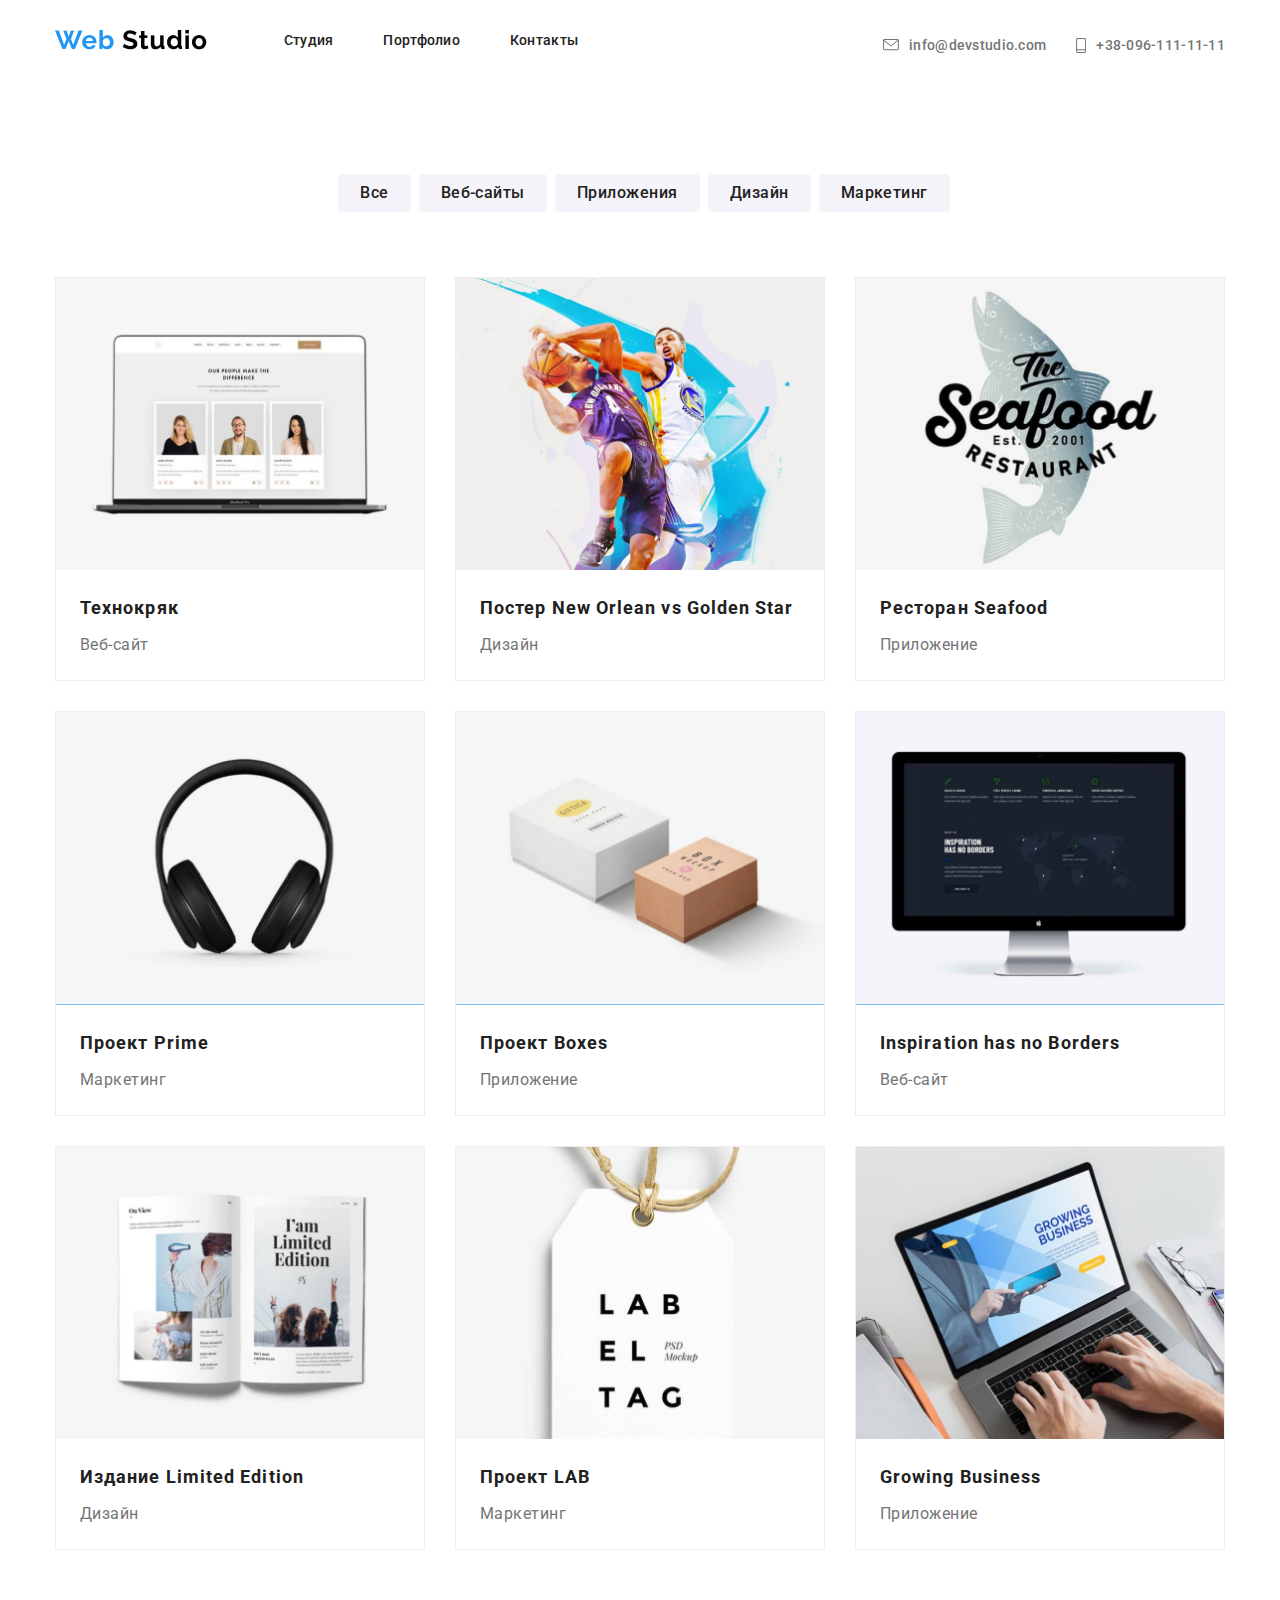
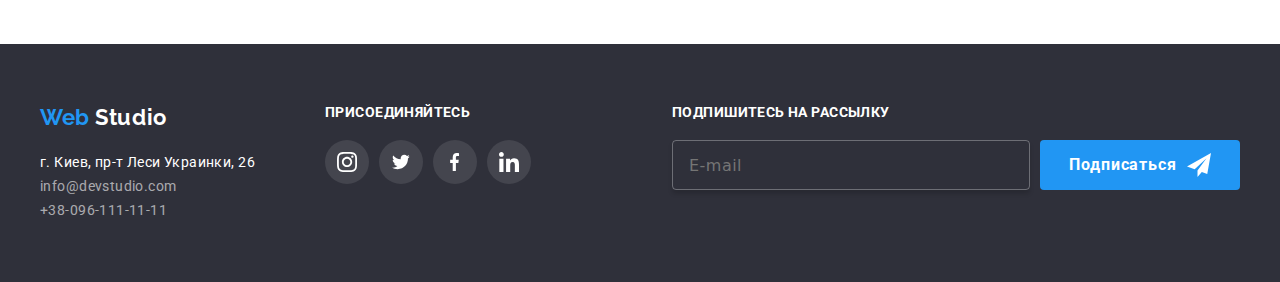
==== commit d8a31c9b: "фото в портфолио и в doings" ====
--- a/portfolio.html
+++ b/portfolio.html
@@ -81,7 +81,24 @@
           <li class="portfolio-card">
             <a class="portfolio-card-info" href="">
               <div class="card-image-container">
-                <img class="card-image" src="./images/NewOrleanVSGoldenStar.jpg" alt="Tehnokryak image" />
+                <picture>
+                  <source
+                    srcset="./images-portfolio/tekhnokryak-desktop1x370w.jpg 370w, ./images-portfolio/tekhnokryak-desktop2x740w.jpg 740w"
+                    media="(min-width: 1200px)"
+                  />
+
+                  <source
+                    srcset="./images-portfolio/tekhnokryak-tablet1x354w.jpg 354w, ./images-portfolio/tekhnokryak-tablet2x708w.jpg 708w"
+                    media="(min-width: 768px)"
+                  />
+
+                  <source
+                    srcset="./images-portfolio/tekhnokryak-mobile1x450w.jpg 450w, ./images-portfolio/tekhnokryak-mobile2x900w.jpg 900w"
+                    media="(max-width: 767px)"
+                  />
+
+                  <img class="card-image" src="./images-portfolio/tekhnokryak-mobile1x450w.jpg" alt="Tehnokryak image" />
+                </picture>
 
                 <div class="portfolio-text-overlay">
                   <p class="portfolio-card-text">
@@ -101,7 +118,24 @@
           <li class="portfolio-card">
             <a href="" class="portfolio-card-info">
               <div class="card-image-container">
-                <img class="card-image" src="./images/NewOrleanVSGoldenStar.jpg" alt="Nev Orlean image" />
+                <picture>
+                  <source
+                    srcset="./images-portfolio/neworlean-desktop1x370w.jpg 370w, ./images-portfolio/neworlean-desktop2x740w.jpg 740w"
+                    media="(min-width: 1200px)"
+                  />
+
+                  <source
+                    srcset="./images-portfolio/neworlean-tablet1x354w.jpg 354w, ./images-portfolio/neworlean-tablet2x708w.jpg 708w"
+                    media="(min-width: 768px)"
+                  />
+
+                  <source
+                    srcset="./images-portfolio/neworlean-mobile1x450w.jpg 450w, ./images-portfolio/neworlean-mobile2x900w.jpg 900w"
+                    media="(max-width: 767px)"
+                  />
+
+                  <img class="card-image" src="./images-portfolio/neworlean-mobile1x450w.jpg" alt="Nev Orlean image" />
+                </picture>
 
                 <div class="portfolio-text-overlay">
                   <p class="portfolio-card-text">
@@ -121,7 +155,24 @@
           <li class="portfolio-card">
             <a class="portfolio-card-info" href="">
               <div class="card-image-container">
-                <img class="card-image" src="./images/Seafood.jpg" alt="Seafood image" />
+                <picture>
+                  <source
+                    srcset="./images-portfolio/seafood-desktop1x370w.jpg 370w, ./images-portfolio/seafood-desktop2x740w.jpg 740w"
+                    media="(min-width: 1200px)"
+                  />
+
+                  <source
+                    srcset="./images-portfolio/seafood-tablet1x354w.jpg 354w, ./images-portfolio/seafood-tablet2x708w.jpg 708w"
+                    media="(min-width: 768px)"
+                  />
+
+                  <source
+                    srcset="./images-portfolio/seafood-mobile1x450w.jpg 450w, ./images-portfolio/seafood-mobile2x900w.jpg 900w"
+                    media="(max-width: 767px)"
+                  />
+
+                  <img class="card-image" src="./images-portfolio/seafood-mobile1x450w.jpg" alt="Seafood image" />
+                </picture>
 
                 <div class="portfolio-text-overlay">
                   <p class="portfolio-card-text">
@@ -141,7 +192,24 @@
           <li class="portfolio-card">
             <a class="portfolio-card-info" href="">
               <div class="card-image-container">
-                <img class="card-image" src="./images/Prime.jpg" alt="Prime image" />
+                <picture>
+                  <source
+                    srcset="./images-portfolio/Prime-desktop1x370w.jpg 370w, ./images-portfolio/Prime-desktop2x740w.jpg 740w"
+                    media="(min-width: 1200px)"
+                  />
+
+                  <source
+                    srcset="./images-portfolio/Prime-tablet1x354w.jpg 354w, ./images-portfolio/Prime-tablet2x708w.jpg 708w"
+                    media="(min-width: 768px)"
+                  />
+
+                  <source
+                    srcset="./images-portfolio/Prime-mobile1x450w.jpg 450w, ./images-portfolio/Prime-mobile2x900w.jpg 900w"
+                    media="(max-width: 767px)"
+                  />
+
+                  <img class="card-image" src="./images-portfolio/Prime-mobile1x450w.jpg" alt="Prime image" />
+                </picture>
 
                 <div class="portfolio-text-overlay">
                   <p class="portfolio-card-text">
@@ -161,7 +229,24 @@
           <li class="portfolio-card">
             <a class="portfolio-card-info" href="">
               <div class="card-image-container">
-                <img class="card-image" src="./images/Boxes.jpg" alt="Boxes image" />
+                <picture>
+                  <source
+                    srcset="./images-portfolio/boxes-desktop1x370w.jpg 370w, ./images-portfolio/boxes-desktop2x740w.jpg 740w"
+                    media="(min-width: 1200px)"
+                  />
+
+                  <source
+                    srcset="./images-portfolio/boxes-tablet1x354w.jpg 354w, ./images-portfolio/boxes-tablet2x708w.jpg 708w"
+                    media="(min-width: 768px)"
+                  />
+
+                  <source
+                    srcset="./images-portfolio/boxes-mobile1x450w.jpg 450w, ./images-portfolio/boxes-mobile2x900w.jpg 900w"
+                    media="(max-width: 767px)"
+                  />
+
+                  <img class="card-image" src="./images-portfolio/boxes-mobile1x450w.jpg" alt="Boxes image" />
+                </picture>
 
                 <div class="portfolio-text-overlay">
                   <p class="portfolio-card-text">
@@ -181,7 +266,24 @@
           <li class="portfolio-card">
             <a class="portfolio-card-info" href="">
               <div class="card-image-container">
-                <img class="card-image" src="./images/InspirationhasnoBorders.jpg" alt="Inspiration image" />
+                <picture>
+                  <source
+                    srcset="./images-portfolio/inspiration-desktop1x370w.jpg 370w, ./images-portfolio/inspiration-desktop2x740w.jpg 740w"
+                    media="(min-width: 1200px)"
+                  />
+
+                  <source
+                    srcset="./images-portfolio/inspiration-tablet1x354w.jpg 354w, ./images-portfolio/inspiration-tablet2x708w.jpg 708w"
+                    media="(min-width: 768px)"
+                  />
+
+                  <source
+                    srcset="./images-portfolio/inspiration-mobile1x450w.jpg 450w, ./images-portfolio/inspiration-mobile2x900w.jpg 900w"
+                    media="(max-width: 767px)"
+                  />
+
+                  <img class="card-image" src="./images-portfolio/inspiration-mobile1x450w.jpg" alt="Inspiration image" />
+                </picture>
 
                 <div class="portfolio-text-overlay">
                   <p class="portfolio-card-text">
@@ -201,7 +303,24 @@
           <li class="portfolio-card">
             <a class="portfolio-card-info" href="">
               <div class="card-image-container">
-                <img class="card-image" src="./images/LimitedEdition.jpg" alt="Limited Edition image" />
+                <picture>
+                  <source
+                    srcset="./images-portfolio/limited-desktop1x370w.jpg 370w, ./images-portfolio/limited-desktop2x740w.jpg 740w"
+                    media="(min-width: 1200px)"
+                  />
+
+                  <source
+                    srcset="./images-portfolio/limited-tablet1x354w.jpg 354w, ./images-portfolio/limited-tablet2x708w.jpg 708w"
+                    media="(min-width: 768px)"
+                  />
+
+                  <source
+                    srcset="./images-portfolio/limited-mabile1x450w.jpg 450w, ./images-portfolio/limited-mabile2x900w.jpg 900w"
+                    media="(max-width: 767px)"
+                  />
+
+                  <img class="card-image" src="./images-portfolio/limited-mabile1x450w.jpg" alt="Limited Edition image" />
+                </picture>
 
                 <div class="portfolio-text-overlay">
                   <p class="portfolio-card-text">
@@ -221,7 +340,24 @@
           <li class="portfolio-card">
             <a class="portfolio-card-info" href="">
               <div class="card-image-container">
-                <img class="card-image" src="./images/LAB.jpg" alt="LAB image" />
+                <picture>
+                  <source
+                    srcset="./images-portfolio/lab-desktop1x370w.jpg 370w, ./images-portfolio/lab-desktop2x740w.jpg 740w"
+                    media="(min-width: 1200px)"
+                  />
+
+                  <source
+                    srcset="./images-portfolio/lab-tablet1x354w.jpg 354w, ./images-portfolio/lab-tablet2x708w.jpg 708w"
+                    media="(min-width: 768px)"
+                  />
+
+                  <source
+                    srcset="./images-portfolio/lab-mobile1x450w.jpg 450w, ./images-portfolio/lab-mobile2x900w.jpg 900w"
+                    media="(max-width: 767px)"
+                  />
+
+                  <img class="card-image" src="./images-portfolio/lab-mobile1x450w.jpg" alt="LAB image" />
+                </picture>
 
                 <div class="portfolio-text-overlay">
                   <p class="portfolio-card-text">
@@ -241,7 +377,24 @@
           <li class="portfolio-card">
             <a class="portfolio-card-info" href="">
               <div class="card-image-container">
-                <img class="card-image" src="./images/GrowingBusiness.jpg" alt="Growing image" />
+                <picture>
+                  <source
+                    srcset="./images-portfolio/groving-desktop1x370w.jpg 370w, ./images-portfolio/groving-desktop2x740w.jpg 740w"
+                    media="(min-width: 1200px)"
+                  />
+
+                  <source
+                    srcset="./images-portfolio/groving-tablet1x354w.jpg 354w, ./images-portfolio/groving-tablet2x708w.jpg 708w"
+                    media="(min-width: 768px)"
+                  />
+
+                  <source
+                    srcset="./images-portfolio/groving-mobile1x450w.jpg 450w, ./images-portfolio/groving-mobile2x900w.jpg 900w"
+                    media="(max-width: 767px)"
+                  />
+
+                  <img class="card-image" src="./images-portfolio/groving-mobile1x450w.jpg" alt="Growing image" />
+                </picture>
 
                 <div class="portfolio-text-overlay">
                   <p class="portfolio-card-text">
@@ -330,5 +483,7 @@
         </form>
       </div>
     </footer>
+
+    <script src="./js/menu.js"></script>
   </body>
 </html>
--- a/css/main.min.css
+++ b/css/main.min.css
@@ -1,2 +1,2 @@
-body.modal-open{overflow:hidden}ul{list-style:none;-webkit-text-decoration-line:none;text-decoration-line:none;padding:0px;margin:0px}a{-webkit-text-decoration-line:none;text-decoration-line:none;text-decoration:none}address{font-style:normal}.visually-hidden{position:absolute;width:1px;height:1px;margin:-1px;border:0px;padding:0px;clip:rect(0 0 0 0);overflow:hidden}.order-button,.subscribe-button,.popup-send-button{display:-webkit-box;display:-ms-flexbox;display:flex;-webkit-box-align:center;-ms-flex-align:center;align-items:center;-webkit-box-pack:center;-ms-flex-pack:center;justify-content:center;width:200px;height:50px;margin-left:auto;margin-right:auto;text-align:center;color:#ffffff;font-family:Roboto,sans-serif;font-style:normal;font-weight:bold;font-size:16px;line-height:30px;letter-spacing:0.06em;text-decoration:none;background-color:#2196f3;border-radius:4px;cursor:pointer;border-color:transparent}.order-button:focus,.subscribe-button:focus,.popup-send-button:focus{outline:none}.order-button:hover,.order-button:focus,.subscribe-button:hover,.subscribe-button:focus,.popup-send-button:hover,.popup-send-button:focus{outline:none;-webkit-box-shadow:0px 4px 4px rgba(0,0,0,0.15);box-shadow:0px 4px 4px rgba(0,0,0,0.15)}.subscribe-button .icon-send{display:-webkit-box;display:-ms-flexbox;display:flex;-webkit-box-align:center;-ms-flex-align:center;align-items:center;-webkit-box-pack:center;-ms-flex-pack:center;justify-content:center;margin-left:10px;text-align:center}.header{position:relative}.header-container{-webkit-box-pack:center;-ms-flex-pack:center;justify-content:center;-webkit-box-align:center;-ms-flex-align:center;align-items:center;text-align:center;height:60px;margin-left:auto;margin-right:auto;padding:15px}@media screen and (min-width: 480px){.header-container{width:480px}}@media screen and (min-width: 768px){.header-container{width:768px;height:80px;display:-webkit-box;display:-ms-flexbox;display:flex}}@media screen and (min-width: 1200px){.header-container{width:1200px}}.header-container .logo-link{display:-webkit-box;display:-ms-flexbox;display:flex;margin-right:auto}.mobile-menu-button{position:absolute;top:5px;right:15px;margin:0px;padding:0px;border:none;background-color:transparent}.mobile-menu-button .icon-cross{display:none}.mobile-menu-button.is-open .icon-cross{display:block}.mobile-menu-button.is-open .icon-menu{display:none}@media screen and (min-width: 768px){.mobile-menu-button{display:none}}.nav-address-container{-webkit-box-align:center;-ms-flex-align:center;align-items:center;-webkit-box-pack:center;-ms-flex-pack:center;justify-content:center;background-color:#fff;text-align:center;font-family:Roboto,sans-serif;font-style:normal;font-weight:500;font-size:18px;line-height:21px;letter-spacing:0.02em}@media screen and (max-width: 767px){.nav-address-container{display:none;position:absolute;top:100%;left:0;width:100%;padding-top:60px;padding-bottom:45px;border-top:1px solid #ececec}.nav-address-container.is-open{display:block}}@media screen and (min-width: 768px){.nav-address-container{display:-webkit-box;display:-ms-flexbox;display:flex;font-size:14px;line-height:16px}}.site-nav-list{margin-bottom:20px}@media screen and (min-width: 768px){.site-nav-list{display:-webkit-box;display:-ms-flexbox;display:flex;margin-bottom:0px;margin-right:80px}.site-nav-list .site-nav-item+.site-nav-item{margin-left:50px}}@media screen and (min-width: 1200px){.site-nav-list{display:-webkit-box;display:-ms-flexbox;display:flex;-webkit-box-align:center;-ms-flex-align:center;align-items:center;margin-right:305px}}.site-nav-link{display:inline-block;margin-bottom:40px;color:#212121}@media screen and (min-width: 768px){.site-nav-link{display:-webkit-box;display:-ms-flexbox;display:flex;margin-bottom:0px}}.site-nav-link:active{position:relative;color:#2196f3;-webkit-transition:color 250ms cubic-bezier(0.4, 0, 0.2, 1);transition:color 250ms cubic-bezier(0.4, 0, 0.2, 1)}.site-nav-link:active::after{content:'';position:absolute;left:0;display:block;width:100%;height:4px;background-color:#2196f3;border-radius:2px;-webkit-animation-name:current-underline;animation-name:current-underline;-webkit-animation-duration:2s;animation-duration:2s;-webkit-animation-timing-function:ease-in-out;animation-timing-function:ease-in-out;-webkit-animation-iteration-count:1;animation-iteration-count:1;-webkit-animation-direction:alternate;animation-direction:alternate;-webkit-animation-delay:0s;animation-delay:0s;-webkit-animation-fill-mode:forwards;animation-fill-mode:forwards}@media screen and (max-width: 767px){.site-nav-link:active::after{top:25px}}@media screen and (min-width: 768px){.site-nav-link:active::after{top:44px;bottom:0}}@-webkit-keyframes current-underline{from{width:0%}to{width:100%}}@keyframes current-underline{from{width:0%}to{width:100%}}.header-address-list{display:block}@media screen and (min-width: 768px){.header-address-list{margin-bottom:-10px;text-align:left}}@media screen and (min-width: 1200px){.header-address-list{display:-webkit-box;display:-ms-flexbox;display:flex;margin-right:-30px}}.header-address-link{display:block;margin-bottom:15px;fill:#757575;color:#757575;-webkit-text-decoration-line:none;text-decoration-line:none;font-size:18px;line-height:21px;cursor:pointer;-webkit-transition:color 250ms cubic-bezier(0.4, 0, 0.2, 1),fill 250ms cubic-bezier(0.4, 0, 0.2, 1);transition:color 250ms cubic-bezier(0.4, 0, 0.2, 1),fill 250ms cubic-bezier(0.4, 0, 0.2, 1)}.header-address-link:hover,.header-address-link:focus{fill:#2196f3;color:#2196f3}@media screen and (min-width: 768px){.header-address-link{margin-bottom:10px;font-size:12px;line-height:14px}}@media screen and (min-width: 1200px){.header-address-link{display:-webkit-box;display:-ms-flexbox;display:flex;-webkit-box-align:center;-ms-flex-align:center;align-items:center;-webkit-box-pack:center;-ms-flex-pack:center;justify-content:center;margin-bottom:0px;margin-right:30px;font-size:14px;line-height:16px}}.header-address-link .header-address-icon{margin-right:10px}@media screen and (min-width: 768px){.header-address-link .header-address-icon{margin-right:8px}}@media screen and (min-width: 1200px){.header-address-link .header-address-icon{margin-right:10px}}.footer-section{background-color:#2f303a}.footer-container{padding-top:60px;padding-bottom:60px;margin-left:auto;margin-right:auto;text-align:center}@media screen and (min-width: 480px){.footer-container{width:480px}}@media screen and (min-width: 768px){.footer-container{width:768px}}@media screen and (min-width: 1200px){.footer-container{width:1200px;display:-webkit-box;display:-ms-flexbox;display:flex;-webkit-box-pack:justify;-ms-flex-pack:justify;justify-content:space-between;padding-bottom:0px;text-align:left}}.footer-logo{margin-bottom:20px}.footer-logo .web-footer{color:#2196f3;font-family:Raleway,sans-serif;font-style:normal;font-weight:bold;font-size:22px;line-height:26px;letter-spacing:0.03em}.footer-logo .studio-footer{color:#fff;font-family:Raleway,sans-serif;font-style:normal;font-weight:bold;font-size:22px;line-height:26px;letter-spacing:0.03em}@media screen and (min-width: 768px){.address-joinus-container{display:-webkit-box;display:-ms-flexbox;display:flex;-webkit-box-pack:space-evenly;-ms-flex-pack:space-evenly;justify-content:space-evenly}}.footer-address-container{margin-bottom:60px;display:block;font-family:Roboto,sans-serif;font-weight:normal;font-size:14px;line-height:24px;letter-spacing:0.03em}.footer-address-container .location{color:#fff}.footer-address-container .footer-address-link{color:rgba(255,255,255,0.6);-webkit-text-decoration-line:none;text-decoration-line:none}.join-us-container{margin-bottom:60px}@media screen and (min-width: 1200px){.join-us-container{margin-left:70px}}.join-us-container .join-text{margin-top:0px;margin-bottom:20px;color:#fff;font-family:Roboto,sans-serif;font-weight:bold;font-size:14px;line-height:16px;letter-spacing:0.03em;text-transform:uppercase}.join-us-container .join-social-list{display:-webkit-box;display:-ms-flexbox;display:flex;-webkit-box-pack:center;-ms-flex-pack:center;justify-content:center}.join-us-container .join-social-list .join-social-item:not(:first-child){margin-left:10px}.join-us-container .join-social-list .join-social-link{width:44px;height:44px;display:-webkit-box;display:-ms-flexbox;display:flex;-ms-flex-wrap:wrap;flex-wrap:wrap;-webkit-box-align:center;-ms-flex-align:center;align-items:center;-webkit-box-pack:center;-ms-flex-pack:center;justify-content:center;color:#fff;background-color:rgba(255,255,255,0.1);-webkit-text-decoration-line:none;text-decoration-line:none;border-radius:200px;cursor:pointer;-webkit-transition:background-color 250ms cubic-bezier(0.4, 0, 0.2, 1);transition:background-color 250ms cubic-bezier(0.4, 0, 0.2, 1)}.join-us-container .join-social-list .join-social-link:hover,.join-us-container .join-social-list .join-social-link:focus{background-color:#2196f3}.join-us-container .join-social-list .join-social-link .join-social-icon{display:-webkit-box;display:-ms-flexbox;display:flex;-webkit-box-pack:center;-ms-flex-pack:center;justify-content:center;-webkit-box-align:center;-ms-flex-align:center;align-items:center;fill:#fff}@media screen and (min-width: 1200px){.subscribe-form{display:block}}.subscribe-form .subscribe-text{margin-top:0px;margin-bottom:20px;color:#fff;font-family:Roboto,sans-serif;font-weight:bold;font-size:14px;line-height:16px;letter-spacing:0.03em;text-transform:uppercase}@media screen and (min-width: 1200px){.subscribe-container{display:-webkit-box;display:-ms-flexbox;display:flex}}.subscribe-container .subscribe-input{width:95%;height:50px;padding:15px 16px;margin-bottom:20px;margin-right:10px;border:1px solid rgba(255,255,255,0.3);-webkit-box-shadow:0px 4px 4px rgba(0,0,0,0.15);box-shadow:0px 4px 4px rgba(0,0,0,0.15);border-radius:4px;font-size:16px;line-height:20px;letter-spacing:0.03em;color:rgba(255,255,255,0.6);background-color:transparent}.subscribe-container .subscribe-input:focus{outline:none;background-color:#f5f4fa;border-color:#2196f3}@media screen and (min-width: 768px){.subscribe-container .subscribe-input{width:450px}}@media screen and (min-width: 1200px){.subscribe-container .subscribe-input{width:358px}}.hero-section{display:-webkit-box;display:-ms-flexbox;display:flex;-webkit-box-align:center;-ms-flex-align:center;align-items:center;-webkit-box-pack:center;-ms-flex-pack:center;justify-content:center;margin-left:auto;margin-right:auto;margin-bottom:60px;max-width:100%;height:400px;background-position:center;background-size:cover;background-repeat:no-repeat;font-family:Roboto,sans-serif;text-align:center;background-image:-webkit-gradient(linear, left top, right top, from(rgba(47,48,58,0.8)), to(rgba(47,48,58,0.8))),url(../../images/Header-mobile1x.jpg);background-image:linear-gradient(to right, rgba(47,48,58,0.8), rgba(47,48,58,0.8)),url(../../images/Header-mobile1x.jpg);background-size:480px 400px}@media screen and (min-device-pixel-ratio: 2), screen and (-webkit-min-device-pixel-ratio: 2), screen and (min-resolution: 192dpi), screen and (min-resolution: 2dppx){.hero-section .hero-section{background-image:url(../../images/Header-mobile2x.jpg)}}@media screen and (min-width: 768px){.hero-section{background-image:-webkit-gradient(linear, left top, right top, from(rgba(47,48,58,0.8)), to(rgba(47,48,58,0.8))),url(../../images/Header-tablet1x.jpg);background-image:linear-gradient(to right, rgba(47,48,58,0.8), rgba(47,48,58,0.8)),url(../../images/Header-tablet1x.jpg);background-size:768px 400px}}@media screen and (min-width: 768px) and (min-device-pixel-ratio: 2), screen and (min-width: 768px) and (-webkit-min-device-pixel-ratio: 2), screen and (min-width: 768px) and (min-resolution: 192dpi), screen and (min-width: 768px) and (min-resolution: 2dppx){.hero-section .hero-section{background-image:url(../../images/Header-tablet2x.jpg)}}@media screen and (min-width: 1200px){.hero-section{max-width:1600px;height:600px;margin-bottom:94px;background-image:-webkit-gradient(linear, left top, right top, from(rgba(47,48,58,0.8)), to(rgba(47,48,58,0.8))),url(../../images/Header-desktop1x.jpg);background-image:linear-gradient(to right, rgba(47,48,58,0.8), rgba(47,48,58,0.8)),url(../../images/Header-desktop1x.jpg);background-size:1600px 600px}}@media screen and (min-width: 1200px) and (min-device-pixel-ratio: 2), screen and (min-width: 1200px) and (-webkit-min-device-pixel-ratio: 2), screen and (min-width: 1200px) and (min-resolution: 192dpi), screen and (min-width: 1200px) and (min-resolution: 2dppx){.hero-section .hero-section{background-image:url(../../images/Header-desktop2x.jpg)}}.hero-title{margin-top:0px;margin-bottom:30px;color:#fff;font-weight:900;font-size:26px;line-height:42px;letter-spacing:0.06em;text-transform:uppercase}@media screen and (min-width: 1200px){.hero-title{font-size:44px;line-height:60px}}.features-container{padding-left:15px;padding-right:15px;margin-left:auto;margin-right:auto;margin-bottom:60px}@media screen and (min-width: 480px){.features-container{width:480px}}@media screen and (min-width: 768px){.features-container{width:768px}}@media screen and (min-width: 1200px){.features-container{width:1200px}}.features-list{margin:-15px}@media screen and (min-width: 768px){.features-list{display:-webkit-box;display:-ms-flexbox;display:flex;-ms-flex-wrap:wrap;flex-wrap:wrap}}.feachers-item{width:calc(100% - 2 * 15px);margin:15px}@media screen and (min-width: 768px){.feachers-item{width:calc((100% - 4 * 15px) / 2);margin:15px}}@media screen and (min-width: 1200px){.feachers-item{width:calc((100% - 8 * 15px) / 4);margin:15px}}.feachers-item .feachers-icon-container{height:120px;display:-webkit-box;display:-ms-flexbox;display:flex;-webkit-box-align:center;-ms-flex-align:center;align-items:center;-webkit-box-pack:center;-ms-flex-pack:center;justify-content:center;margin-top:0px;margin-bottom:30px;border-radius:4px;background-position:center;background-color:#f5f4fa}.feachers-item .feachers-icon-container .feachers-icon{width:70px;height:70px;background-color:transparent}.feachers-item .features-title{margin-top:0px;margin-bottom:10px;color:#212121;font-family:Roboto,sans-serif;font-weight:bold;font-size:14px;line-height:16px;letter-spacing:0.03em;text-transform:uppercase;text-align:center}@media screen and (min-width: 768px){.feachers-item .features-title{text-align:start}}.feachers-item .features-text{margin:0px;color:#757575;font-family:Roboto,sans-serif;font-weight:normal;font-size:14px;line-height:24px;letter-spacing:0.03em}.doings-container{width:1200px;-webkit-box-align:center;-ms-flex-align:center;align-items:center;padding-left:15px;padding-right:15px;margin-left:auto;margin-right:auto;margin-top:0px;margin-bottom:94px}@media screen and (max-width: 1199px){.doings-container{display:none}}.doings-container .doings-list{display:-webkit-box;display:-ms-flexbox;display:flex;margin:-15px}.doings-card{position:relative;display:-webkit-box;display:-ms-flexbox;display:flex;-webkit-box-align:center;-ms-flex-align:center;align-items:center;-webkit-box-pack:center;-ms-flex-pack:center;justify-content:center}@media screen and (min-width: 1200px){.doings-card{width:calc((100% - 6 * 15px) / 3);margin:15px}}.doings-card .doings-image{margin:0px}.doings-card .doings-text{position:absolute;width:100%;height:70px;bottom:0%;display:-webkit-box;display:-ms-flexbox;display:flex;text-align:center;-webkit-box-pack:center;-ms-flex-pack:center;justify-content:center;-webkit-box-align:center;-ms-flex-align:center;align-items:center;margin:0px;background-color:rgba(47,48,58,0.8);color:white;font-weight:bold;font-size:14px;line-height:16px;text-align:center;letter-spacing:0.03em;text-transform:uppercase}.team-section{margin-bottom:60px;padding-top:60px;padding-bottom:60px;background-color:#f5f4fa}@media screen and (min-width: 1200px){.team-section{padding-top:94px;padding-bottom:94px}}.team-container{padding-left:15px;padding-right:15px;margin-left:auto;margin-right:auto;font-size:16px;line-height:19px;letter-spacing:0.03em}@media screen and (min-width: 480px){.team-container{width:480px}}@media screen and (min-width: 768px){.team-container{width:768px}}@media screen and (min-width: 1200px){.team-container{width:1200px}}.team-list{margin:-15px}@media screen and (min-width: 768px){.team-list{display:-webkit-box;display:-ms-flexbox;display:flex;-ms-flex-wrap:wrap;flex-wrap:wrap}}.emploee-card{display:block;-webkit-box-align:center;-ms-flex-align:center;align-items:center;-webkit-box-pack:center;-ms-flex-pack:center;justify-content:center;width:calc(100% - 2 * 15px);margin:15px;font-family:Roboto,sans-serif;text-align:center;background-color:#fff;border-radius:0px 0px 4px 4px;-webkit-box-shadow:0px 2px 1px rgba(0,0,0,0.2),0px 1px 1px rgba(0,0,0,0.14),0px 1px 3px rgba(0,0,0,0.12);box-shadow:0px 2px 1px rgba(0,0,0,0.2),0px 1px 1px rgba(0,0,0,0.14),0px 1px 3px rgba(0,0,0,0.12)}.emploee-card:hover,.emploee-card:focus{-webkit-box-shadow:0px 2px 1px rgba(0,0,0,0.4),0px 1px 1px rgba(0,0,0,0.17),0px 1px 3px rgba(0,0,0,0.15);box-shadow:0px 2px 1px rgba(0,0,0,0.4),0px 1px 1px rgba(0,0,0,0.17),0px 1px 3px rgba(0,0,0,0.15)}@media screen and (min-width: 768px){.emploee-card{width:calc((100% - 4 * 15px) / 2);margin:15px}}@media screen and (min-width: 1200px){.emploee-card{width:calc((100% - 8 * 15px) / 4);margin:15px}}.emploee-card .emploee-image{display:block;max-width:100%;height:auto;-o-object-fit:inherit;object-fit:inherit;margin-top:0px;margin-bottom:30px}.emploee-card .emploee-name{margin-top:0px;margin-bottom:10px;color:#212121;font-weight:500;text-align:center}.emploee-card .emploee-position{margin-top:0px;margin-bottom:16px;color:#757575;text-align:center;font-weight:normal}.emploee-social-list{display:-webkit-box;display:-ms-flexbox;display:flex;-webkit-box-align:center;-ms-flex-align:center;align-items:center;-webkit-box-pack:center;-ms-flex-pack:center;justify-content:center}.emploee-social-list .emploee-social-item:not(:first-child){margin-left:10px}.emploee-social-list .emploee-social-item .emploee-social-link{width:44px;height:44px;display:-webkit-box;display:-ms-flexbox;display:flex;-webkit-box-align:center;-ms-flex-align:center;align-items:center;-webkit-box-pack:center;-ms-flex-pack:center;justify-content:center;margin-top:0px;margin-bottom:24px;color:#757575;border-radius:50%;-webkit-transition:background-color 250ms cubic-bezier(0.4, 0, 0.2, 1);transition:background-color 250ms cubic-bezier(0.4, 0, 0.2, 1)}.emploee-social-list .emploee-social-item .emploee-social-link:hover,.emploee-social-list .emploee-social-item .emploee-social-link:focus{background-color:#2196f3}.emploee-social-list .emploee-social-item .emploee-social-link:hover svg,.emploee-social-list .emploee-social-item .emploee-social-link:focus svg{fill:#fff}.emploee-social-list .emploee-social-item .emploee-social-icon{display:-webkit-box;display:-ms-flexbox;display:flex;-webkit-box-align:center;-ms-flex-align:center;align-items:center;-webkit-box-pack:center;-ms-flex-pack:center;justify-content:center;background-color:transparent;fill:#afb1b8;-webkit-transition:fill 250ms cubic-bezier(0.4, 0, 0.2, 1);transition:fill 250ms cubic-bezier(0.4, 0, 0.2, 1)}.customers-container{padding-left:15px;padding-right:15px;margin-left:auto;margin-right:auto;margin-bottom:60px}@media screen and (min-width: 480px){.customers-container{width:480px}}@media screen and (min-width: 768px){.customers-container{width:768px}}@media screen and (min-width: 1200px){.customers-container{width:1200px}}.customers-list{display:-webkit-box;display:-ms-flexbox;display:flex;-ms-flex-wrap:wrap;flex-wrap:wrap;margin:-15px}.customers-list .customers-item{width:calc((100% - 4 * 15px) / 2);margin:15px}@media screen and (min-width: 768px){.customers-list .customers-item{width:calc((100% - 6 * 15px) / 3);margin:15px}}@media screen and (min-width: 1200px){.customers-list .customers-item{width:calc((100% - 12 * 15px) / 6);margin:15px}}.customers-link{display:-webkit-box;display:-ms-flexbox;display:flex;-webkit-box-align:center;-ms-flex-align:center;align-items:center;-webkit-box-pack:center;-ms-flex-pack:center;justify-content:center;height:90px;-webkit-box-sizing:border-box;box-sizing:border-box;border-radius:4px;border:1px solid #afb1b8;cursor:pointer;-webkit-transition:border-color 250ms cubic-bezier(0.4, 0, 0.2, 1);transition:border-color 250ms cubic-bezier(0.4, 0, 0.2, 1)}.customers-link:hover,.customers-link:focus{border-color:#2196f3}.customers-link:hover svg,.customers-link:focus svg{fill:#2196f3}.customers-link .customers-icon{display:-webkit-box;display:-ms-flexbox;display:flex;fill:#afb1b8;-webkit-transition:fill 250ms cubic-bezier(0.4, 0, 0.2, 1);transition:fill 250ms cubic-bezier(0.4, 0, 0.2, 1)}.page-title{margin-top:0px;margin-bottom:30px;font-family:Roboto,sans-serif;text-align:center;color:#212121;font-weight:bold;font-size:28px;line-height:33px;letter-spacing:0.03em}@media screen and (min-width: 1200px){.page-title{margin-bottom:50px;font-size:36px;line-height:42px}}.backdrop{position:fixed;top:0px;left:0px;width:100%;height:100%;padding:20px;background-color:rgba(0,0,0,0.2);overflow-y:scroll;opacity:1;-webkit-transition:opacity 250ms cubic-bezier(0.4, 0, 0.2, 1);transition:opacity 250ms cubic-bezier(0.4, 0, 0.2, 1)}.backdrop.is-hidden{opacity:0;pointer-events:none}.backdrop.is-hidden.popup{-webkit-transform:translate(-50%, -50%) scale(0.9);transform:translate(-50%, -50%) scale(0.9)}.popup{position:absolute;top:50%;left:50%;width:100%;max-width:450px;font-family:Roboto,sans-serif;padding:40px;background-color:#fff;-webkit-box-shadow:0px 2px 1px rgba(0,0,0,0.2),0px 1px 1px rgba(0,0,0,0.14),0px 1px 3px rgba(0,0,0,0.12);box-shadow:0px 2px 1px rgba(0,0,0,0.2),0px 1px 1px rgba(0,0,0,0.14),0px 1px 3px rgba(0,0,0,0.12);border-radius:4px;-webkit-transform:translate(-50%, -50%) scale(1);transform:translate(-50%, -50%) scale(1);-webkit-transition:-webkit-transform 250ms cubic-bezier(0.4, 0, 0.2, 1);transition:-webkit-transform 250ms cubic-bezier(0.4, 0, 0.2, 1);transition:transform 250ms cubic-bezier(0.4, 0, 0.2, 1);transition:transform 250ms cubic-bezier(0.4, 0, 0.2, 1), -webkit-transform 250ms cubic-bezier(0.4, 0, 0.2, 1)}@media screen and (min-width: 769px){.popup{max-width:528px}}.popup-close{position:absolute;display:-webkit-box;display:-ms-flexbox;display:flex;-webkit-box-align:center;-ms-flex-align:center;align-items:center;-webkit-box-pack:center;-ms-flex-pack:center;justify-content:center;right:8px;top:8px;width:30px;height:30px;padding:0px;border-radius:50%;border:1px solid rgba(0,0,0,0.1);background-color:white;cursor:pointer}.popup-close:hover,.popup-close:focus{outline:none;-webkit-box-shadow:0px 4px 4px rgba(0,0,0,0.15);box-shadow:0px 4px 4px rgba(0,0,0,0.15)}.popup-close:hover svg,.popup-close:focus svg{fill:#2196f3;-webkit-transition:all 150ms linear;transition:all 150ms linear}.popup-close .popup-close-icon{position:absolute;display:block;width:11px;height:11px;fill:#212121;-webkit-transition:all 150ms linear;transition:all 150ms linear}.popup-title{display:-webkit-box;display:-ms-flexbox;display:flex;-webkit-box-align:center;-ms-flex-align:center;align-items:center;-webkit-box-pack:center;-ms-flex-pack:center;justify-content:center;width:100%;margin-bottom:30px;color:#212121;font-weight:bold;font-size:20px;line-height:23px;text-align:center;letter-spacing:0.03em}.popup-field{position:relative;display:-webkit-box;display:-ms-flexbox;display:flex;-webkit-box-orient:vertical;-webkit-box-direction:normal;-ms-flex-direction:column;flex-direction:column;margin-bottom:28px}.popup-field .popup-field-input{position:relative;display:-webkit-box;display:-ms-flexbox;display:flex;-webkit-box-align:center;-ms-flex-align:center;align-items:center;-webkit-box-pack:center;-ms-flex-pack:center;justify-content:center;width:100%;height:40px;padding-top:12px;padding-bottom:12px;padding-left:42px;padding-right:18px;border:1px solid rgba(33,33,33,0.2);border-radius:4px;font:inherit;cursor:pointer}.popup-field .popup-field-input:focus{outline:none;border-color:#2196f3}.popup-field .popup-field-input:focus ~ .popup-field-label,.popup-field .popup-field-input:not(:placeholder-shown) ~ .popup-field-label{-webkit-transform:translateY(-40px) translateX(15px);transform:translateY(-40px) translateX(15px);color:#2196f3}.popup-field .popup-field-input:focus ~ .popup-icon{fill:#2196f3}.popup-field .popup-field-label{position:absolute;top:50%;left:0px;-webkit-transform:translateY(-50%) translateX(40px);transform:translateY(-50%) translateX(40px);-webkit-transition:-webkit-transform 250ms linear;transition:-webkit-transform 250ms linear;transition:transform 250ms linear;transition:transform 250ms linear, -webkit-transform 250ms linear;cursor:pointer;font-size:14px;line-height:16px;letter-spacing:0.01em;color:#757575}.popup-field .popup-icon{position:absolute;left:19px;top:50%;-webkit-transform:translateY(-50%);transform:translateY(-50%);-webkit-transition:-webkit-transform 250ms linear;transition:-webkit-transform 250ms linear;transition:transform 250ms linear;transition:transform 250ms linear, -webkit-transform 250ms linear}.popup-field .popup-field-textarea{position:relative;display:-webkit-box;display:-ms-flexbox;display:flex;-webkit-box-align:center;-ms-flex-align:center;align-items:center;-webkit-box-pack:center;-ms-flex-pack:center;justify-content:center;width:100%;height:120px;resize:none;margin-bottom:20px;padding:12px 16px;font-size:14px;line-height:16px;letter-spacing:0.01em;cursor:pointer;border:1px solid rgba(33,33,33,0.2);border-radius:4px}.popup-field .popup-field-textarea:focus{outline:none;border-color:#2196f3}.popup-field .popup-field-textarea:focus ~ .textarea-field-label,.popup-field .popup-field-textarea:not(:placeholder-shown) ~ .textarea-field-label{-webkit-transform:translateY(-40px) translateX(15px);transform:translateY(-40px) translateX(15px);color:#2196f3}.popup-field .textarea-field-label{position:absolute;top:15%;left:0px;-webkit-transform:translateY(-50%) translateX(40px);transform:translateY(-50%) translateX(40px);-webkit-transition:-webkit-transform 250ms linear;transition:-webkit-transform 250ms linear;transition:transform 250ms linear;transition:transform 250ms linear, -webkit-transform 250ms linear;cursor:pointer;font-size:14px;line-height:16px;letter-spacing:0.01em;color:#757575}.accept-conditions{width:100%;text-align:justify;margin-bottom:30px;cursor:pointer}.accept-conditions .accept-conditions-checkbox{font-size:12px;line-height:14px;letter-spacing:0.03em;font-weight:normal}@media screen and (min-width: 769px){.accept-conditions .accept-conditions-checkbox{font-size:14px;line-height:24px}}.accept-conditions .accept-conditions-checkbox .accept-conditions-box{-webkit-appearance:none;-moz-appearance:none;appearance:none;position:absolute}.accept-conditions .accept-conditions-checkbox .accept-conditions-box ~ .accept-conditions-text:before{content:'';display:inline-block;width:16px;height:16px;margin-right:8px;border:2px solid #212121;border-radius:2px;-ms-flex-negative:0;flex-shrink:0;-webkit-transition:all 100ms linear;transition:all 100ms linear}.accept-conditions .accept-conditions-checkbox .accept-conditions-box:checked ~ .accept-conditions-text:before{background-color:#2196f3;border-color:transparent;background-image:url(../../images/checkbox-Vector.svg);background-repeat:no-repeat;background-position:center;background-size:inherit}.accept-conditions .accept-conditions-text{color:#757575}.accept-conditions .conditions-text{color:#2196f3;text-decoration:underline}
+body.modal-open{overflow:hidden}ul{list-style:none;-webkit-text-decoration-line:none;text-decoration-line:none;padding:0px;margin:0px}a{-webkit-text-decoration-line:none;text-decoration-line:none;text-decoration:none}address{font-style:normal}.visually-hidden{position:absolute;width:1px;height:1px;margin:-1px;border:0px;padding:0px;clip:rect(0 0 0 0);overflow:hidden}.order-button,.subscribe-button,.popup-send-button{display:-webkit-box;display:-ms-flexbox;display:flex;-webkit-box-align:center;-ms-flex-align:center;align-items:center;-webkit-box-pack:center;-ms-flex-pack:center;justify-content:center;width:200px;height:50px;margin-left:auto;margin-right:auto;text-align:center;color:#ffffff;font-family:Roboto,sans-serif;font-style:normal;font-weight:bold;font-size:16px;line-height:30px;letter-spacing:0.06em;text-decoration:none;background-color:#2196f3;border-radius:4px;cursor:pointer;border-color:transparent}.order-button:focus,.subscribe-button:focus,.popup-send-button:focus{outline:none}.order-button:hover,.order-button:focus,.subscribe-button:hover,.subscribe-button:focus,.popup-send-button:hover,.popup-send-button:focus{outline:none;-webkit-box-shadow:0px 4px 4px rgba(0,0,0,0.15);box-shadow:0px 4px 4px rgba(0,0,0,0.15)}.subscribe-button .icon-send{display:-webkit-box;display:-ms-flexbox;display:flex;-webkit-box-align:center;-ms-flex-align:center;align-items:center;-webkit-box-pack:center;-ms-flex-pack:center;justify-content:center;margin-left:10px;text-align:center}.header{position:relative}.header-container{-webkit-box-pack:center;-ms-flex-pack:center;justify-content:center;-webkit-box-align:center;-ms-flex-align:center;align-items:center;text-align:center;height:60px;margin-left:auto;margin-right:auto;padding:15px}@media screen and (min-width: 480px){.header-container{width:480px}}@media screen and (min-width: 768px){.header-container{width:768px;height:80px;display:-webkit-box;display:-ms-flexbox;display:flex}}@media screen and (min-width: 1200px){.header-container{width:1200px}}.header-container .logo-link{display:-webkit-box;display:-ms-flexbox;display:flex;margin-right:auto}.mobile-menu-button{position:absolute;top:5px;right:15px;margin:0px;padding:0px;border:none;background-color:transparent}.mobile-menu-button .icon-cross{display:none}.mobile-menu-button.is-open .icon-cross{display:block}.mobile-menu-button.is-open .icon-menu{display:none}@media screen and (min-width: 768px){.mobile-menu-button{display:none}}.nav-address-container{-webkit-box-align:center;-ms-flex-align:center;align-items:center;-webkit-box-pack:center;-ms-flex-pack:center;justify-content:center;background-color:#fff;text-align:center;font-family:Roboto,sans-serif;font-style:normal;font-weight:500;font-size:18px;line-height:21px;letter-spacing:0.02em}@media screen and (max-width: 767px){.nav-address-container{display:none;position:absolute;top:100%;left:0;width:100%;padding-top:60px;padding-bottom:45px;border-top:1px solid #ececec}.nav-address-container.is-open{display:block;z-index:1}}@media screen and (min-width: 768px){.nav-address-container{display:-webkit-box;display:-ms-flexbox;display:flex;font-size:14px;line-height:16px}}.site-nav-list{margin-bottom:20px}@media screen and (min-width: 768px){.site-nav-list{display:-webkit-box;display:-ms-flexbox;display:flex;margin-bottom:0px;margin-right:80px}.site-nav-list .site-nav-item+.site-nav-item{margin-left:50px}}@media screen and (min-width: 1200px){.site-nav-list{display:-webkit-box;display:-ms-flexbox;display:flex;-webkit-box-align:center;-ms-flex-align:center;align-items:center;margin-right:305px}}.site-nav-link{display:inline-block;margin-bottom:40px;color:#212121}@media screen and (min-width: 768px){.site-nav-link{display:-webkit-box;display:-ms-flexbox;display:flex;margin-bottom:0px}}.site-nav-link:active{position:relative;color:#2196f3;-webkit-transition:color 250ms cubic-bezier(0.4, 0, 0.2, 1);transition:color 250ms cubic-bezier(0.4, 0, 0.2, 1)}.site-nav-link:active::after{content:'';position:absolute;left:0;display:block;width:100%;height:4px;background-color:#2196f3;border-radius:2px;-webkit-animation-name:current-underline;animation-name:current-underline;-webkit-animation-duration:2s;animation-duration:2s;-webkit-animation-timing-function:ease-in-out;animation-timing-function:ease-in-out;-webkit-animation-iteration-count:1;animation-iteration-count:1;-webkit-animation-direction:alternate;animation-direction:alternate;-webkit-animation-delay:0s;animation-delay:0s;-webkit-animation-fill-mode:forwards;animation-fill-mode:forwards}@media screen and (max-width: 767px){.site-nav-link:active::after{top:25px}}@media screen and (min-width: 768px){.site-nav-link:active::after{top:44px;bottom:0}}@-webkit-keyframes current-underline{from{width:0%}to{width:100%}}@keyframes current-underline{from{width:0%}to{width:100%}}.header-address-list{display:block}@media screen and (min-width: 768px){.header-address-list{margin-bottom:-10px;text-align:left}}@media screen and (min-width: 1200px){.header-address-list{display:-webkit-box;display:-ms-flexbox;display:flex;margin-right:-30px}}.header-address-link{display:block;margin-bottom:15px;fill:#757575;color:#757575;-webkit-text-decoration-line:none;text-decoration-line:none;font-size:18px;line-height:21px;cursor:pointer;-webkit-transition:color 250ms cubic-bezier(0.4, 0, 0.2, 1),fill 250ms cubic-bezier(0.4, 0, 0.2, 1);transition:color 250ms cubic-bezier(0.4, 0, 0.2, 1),fill 250ms cubic-bezier(0.4, 0, 0.2, 1)}.header-address-link:hover,.header-address-link:focus{fill:#2196f3;color:#2196f3}@media screen and (min-width: 768px){.header-address-link{margin-bottom:10px;font-size:12px;line-height:14px}}@media screen and (min-width: 1200px){.header-address-link{display:-webkit-box;display:-ms-flexbox;display:flex;-webkit-box-align:center;-ms-flex-align:center;align-items:center;-webkit-box-pack:center;-ms-flex-pack:center;justify-content:center;margin-bottom:0px;margin-right:30px;font-size:14px;line-height:16px}}.header-address-link .header-address-icon{margin-right:10px}@media screen and (min-width: 768px){.header-address-link .header-address-icon{margin-right:8px}}@media screen and (min-width: 1200px){.header-address-link .header-address-icon{margin-right:10px}}.footer-section{background-color:#2f303a}.footer-container{padding-top:60px;padding-bottom:60px;margin-left:auto;margin-right:auto;text-align:center}@media screen and (min-width: 480px){.footer-container{width:480px}}@media screen and (min-width: 768px){.footer-container{width:768px}}@media screen and (min-width: 1200px){.footer-container{width:1200px;display:-webkit-box;display:-ms-flexbox;display:flex;-webkit-box-pack:justify;-ms-flex-pack:justify;justify-content:space-between;padding-bottom:0px;text-align:left}}.footer-logo{margin-bottom:20px}.footer-logo .web-footer{color:#2196f3;font-family:Raleway,sans-serif;font-style:normal;font-weight:bold;font-size:22px;line-height:26px;letter-spacing:0.03em}.footer-logo .studio-footer{color:#fff;font-family:Raleway,sans-serif;font-style:normal;font-weight:bold;font-size:22px;line-height:26px;letter-spacing:0.03em}@media screen and (min-width: 768px){.address-joinus-container{display:-webkit-box;display:-ms-flexbox;display:flex;-webkit-box-pack:space-evenly;-ms-flex-pack:space-evenly;justify-content:space-evenly}}.footer-address-container{margin-bottom:60px;display:block;font-family:Roboto,sans-serif;font-weight:normal;font-size:14px;line-height:24px;letter-spacing:0.03em}.footer-address-container .location{color:#fff}.footer-address-container .footer-address-link{color:rgba(255,255,255,0.6);-webkit-text-decoration-line:none;text-decoration-line:none}.join-us-container{margin-bottom:60px}@media screen and (min-width: 1200px){.join-us-container{margin-left:70px}}.join-us-container .join-text{margin-top:0px;margin-bottom:20px;color:#fff;font-family:Roboto,sans-serif;font-weight:bold;font-size:14px;line-height:16px;letter-spacing:0.03em;text-transform:uppercase}.join-us-container .join-social-list{display:-webkit-box;display:-ms-flexbox;display:flex;-webkit-box-pack:center;-ms-flex-pack:center;justify-content:center}.join-us-container .join-social-list .join-social-item:not(:first-child){margin-left:10px}.join-us-container .join-social-list .join-social-link{width:44px;height:44px;display:-webkit-box;display:-ms-flexbox;display:flex;-ms-flex-wrap:wrap;flex-wrap:wrap;-webkit-box-align:center;-ms-flex-align:center;align-items:center;-webkit-box-pack:center;-ms-flex-pack:center;justify-content:center;color:#fff;background-color:rgba(255,255,255,0.1);-webkit-text-decoration-line:none;text-decoration-line:none;border-radius:200px;cursor:pointer;-webkit-transition:background-color 250ms cubic-bezier(0.4, 0, 0.2, 1);transition:background-color 250ms cubic-bezier(0.4, 0, 0.2, 1)}.join-us-container .join-social-list .join-social-link:hover,.join-us-container .join-social-list .join-social-link:focus{background-color:#2196f3}.join-us-container .join-social-list .join-social-link .join-social-icon{display:-webkit-box;display:-ms-flexbox;display:flex;-webkit-box-pack:center;-ms-flex-pack:center;justify-content:center;-webkit-box-align:center;-ms-flex-align:center;align-items:center;fill:#fff}@media screen and (min-width: 1200px){.subscribe-form{display:block}}.subscribe-form .subscribe-text{margin-top:0px;margin-bottom:20px;color:#fff;font-family:Roboto,sans-serif;font-weight:bold;font-size:14px;line-height:16px;letter-spacing:0.03em;text-transform:uppercase}@media screen and (min-width: 1200px){.subscribe-container{display:-webkit-box;display:-ms-flexbox;display:flex}}.subscribe-container .subscribe-input{width:95%;height:50px;padding:15px 16px;margin-bottom:20px;margin-right:10px;border:1px solid rgba(255,255,255,0.3);-webkit-box-shadow:0px 4px 4px rgba(0,0,0,0.15);box-shadow:0px 4px 4px rgba(0,0,0,0.15);border-radius:4px;font-size:16px;line-height:20px;letter-spacing:0.03em;color:rgba(255,255,255,0.6);background-color:transparent}.subscribe-container .subscribe-input:focus{outline:none;background-color:#f5f4fa;border-color:#2196f3}@media screen and (min-width: 768px){.subscribe-container .subscribe-input{width:450px}}@media screen and (min-width: 1200px){.subscribe-container .subscribe-input{width:358px}}.hero-section{display:-webkit-box;display:-ms-flexbox;display:flex;-webkit-box-align:center;-ms-flex-align:center;align-items:center;-webkit-box-pack:center;-ms-flex-pack:center;justify-content:center;margin-left:auto;margin-right:auto;margin-bottom:60px;max-width:100%;height:400px;background-position:center;background-size:cover;background-repeat:no-repeat;font-family:Roboto,sans-serif;text-align:center;background-image:-webkit-gradient(linear, left top, right top, from(rgba(47,48,58,0.8)), to(rgba(47,48,58,0.8))),url(../../images/Header-mobile1x.jpg);background-image:linear-gradient(to right, rgba(47,48,58,0.8), rgba(47,48,58,0.8)),url(../../images/Header-mobile1x.jpg);background-size:480px 400px}@media screen and (min-device-pixel-ratio: 2), screen and (-webkit-min-device-pixel-ratio: 2), screen and (min-resolution: 192dpi), screen and (min-resolution: 2dppx){.hero-section .hero-section{background-image:url(../../images/Header-mobile2x.jpg)}}@media screen and (min-width: 768px){.hero-section{background-image:-webkit-gradient(linear, left top, right top, from(rgba(47,48,58,0.8)), to(rgba(47,48,58,0.8))),url(../../images/Header-tablet1x.jpg);background-image:linear-gradient(to right, rgba(47,48,58,0.8), rgba(47,48,58,0.8)),url(../../images/Header-tablet1x.jpg);background-size:768px 400px}}@media screen and (min-width: 768px) and (min-device-pixel-ratio: 2), screen and (min-width: 768px) and (-webkit-min-device-pixel-ratio: 2), screen and (min-width: 768px) and (min-resolution: 192dpi), screen and (min-width: 768px) and (min-resolution: 2dppx){.hero-section .hero-section{background-image:url(../../images/Header-tablet2x.jpg)}}@media screen and (min-width: 1200px){.hero-section{max-width:1600px;height:600px;margin-bottom:94px;background-image:-webkit-gradient(linear, left top, right top, from(rgba(47,48,58,0.8)), to(rgba(47,48,58,0.8))),url(../../images/Header-desktop1x.jpg);background-image:linear-gradient(to right, rgba(47,48,58,0.8), rgba(47,48,58,0.8)),url(../../images/Header-desktop1x.jpg);background-size:1600px 600px}}@media screen and (min-width: 1200px) and (min-device-pixel-ratio: 2), screen and (min-width: 1200px) and (-webkit-min-device-pixel-ratio: 2), screen and (min-width: 1200px) and (min-resolution: 192dpi), screen and (min-width: 1200px) and (min-resolution: 2dppx){.hero-section .hero-section{background-image:url(../../images/Header-desktop2x.jpg)}}.hero-title{margin-top:0px;margin-bottom:30px;color:#fff;font-weight:900;font-size:26px;line-height:42px;letter-spacing:0.06em;text-transform:uppercase}@media screen and (min-width: 1200px){.hero-title{font-size:44px;line-height:60px}}.features-container{padding-left:15px;padding-right:15px;margin-left:auto;margin-right:auto;margin-bottom:60px}@media screen and (min-width: 480px){.features-container{width:480px}}@media screen and (min-width: 768px){.features-container{width:768px}}@media screen and (min-width: 1200px){.features-container{width:1200px}}.features-list{margin:-15px}@media screen and (min-width: 768px){.features-list{display:-webkit-box;display:-ms-flexbox;display:flex;-ms-flex-wrap:wrap;flex-wrap:wrap}}.feachers-item{width:calc(100% - 2 * 15px);margin:15px}@media screen and (min-width: 768px){.feachers-item{width:calc((100% - 4 * 15px) / 2);margin:15px}}@media screen and (min-width: 1200px){.feachers-item{width:calc((100% - 8 * 15px) / 4);margin:15px}}.feachers-item .feachers-icon-container{height:120px;display:-webkit-box;display:-ms-flexbox;display:flex;-webkit-box-align:center;-ms-flex-align:center;align-items:center;-webkit-box-pack:center;-ms-flex-pack:center;justify-content:center;margin-top:0px;margin-bottom:30px;border-radius:4px;background-position:center;background-color:#f5f4fa}.feachers-item .feachers-icon-container .feachers-icon{width:70px;height:70px;background-color:transparent}.feachers-item .features-title{margin-top:0px;margin-bottom:10px;color:#212121;font-family:Roboto,sans-serif;font-weight:bold;font-size:14px;line-height:16px;letter-spacing:0.03em;text-transform:uppercase;text-align:center}@media screen and (min-width: 768px){.feachers-item .features-title{text-align:start}}.feachers-item .features-text{margin:0px;color:#757575;font-family:Roboto,sans-serif;font-weight:normal;font-size:14px;line-height:24px;letter-spacing:0.03em}.doings-container{width:1200px;-webkit-box-align:center;-ms-flex-align:center;align-items:center;padding-left:15px;padding-right:15px;margin-left:auto;margin-right:auto;margin-top:0px;margin-bottom:94px}@media screen and (max-width: 1199px){.doings-container{display:none}}.doings-container .doings-list{display:-webkit-box;display:-ms-flexbox;display:flex;margin:-15px}.doings-card{position:relative;display:-webkit-box;display:-ms-flexbox;display:flex;-webkit-box-align:center;-ms-flex-align:center;align-items:center;-webkit-box-pack:center;-ms-flex-pack:center;justify-content:center}@media screen and (min-width: 1200px){.doings-card{width:calc((100% - 6 * 15px) / 3);margin:15px}}.doings-card .doings-image{display:block;max-width:100%;height:auto;margin:0px}.doings-card .doings-text{position:absolute;width:100%;height:70px;bottom:0%;display:-webkit-box;display:-ms-flexbox;display:flex;text-align:center;-webkit-box-pack:center;-ms-flex-pack:center;justify-content:center;-webkit-box-align:center;-ms-flex-align:center;align-items:center;margin:0px;background-color:rgba(47,48,58,0.8);color:white;font-weight:bold;font-size:14px;line-height:16px;text-align:center;letter-spacing:0.03em;text-transform:uppercase}.team-section{margin-bottom:60px;padding-top:60px;padding-bottom:60px;background-color:#f5f4fa}@media screen and (min-width: 1200px){.team-section{padding-top:94px;padding-bottom:94px}}.team-container{padding-left:15px;padding-right:15px;margin-left:auto;margin-right:auto;font-size:16px;line-height:19px;letter-spacing:0.03em}@media screen and (min-width: 480px){.team-container{width:480px}}@media screen and (min-width: 768px){.team-container{width:768px}}@media screen and (min-width: 1200px){.team-container{width:1200px}}.team-list{margin:-15px}@media screen and (min-width: 768px){.team-list{display:-webkit-box;display:-ms-flexbox;display:flex;-ms-flex-wrap:wrap;flex-wrap:wrap}}.emploee-card{display:block;-webkit-box-align:center;-ms-flex-align:center;align-items:center;-webkit-box-pack:center;-ms-flex-pack:center;justify-content:center;width:calc(100% - 2 * 15px);margin:15px;font-family:Roboto,sans-serif;text-align:center;background-color:#fff;border-radius:0px 0px 4px 4px;-webkit-box-shadow:0px 2px 1px rgba(0,0,0,0.2),0px 1px 1px rgba(0,0,0,0.14),0px 1px 3px rgba(0,0,0,0.12);box-shadow:0px 2px 1px rgba(0,0,0,0.2),0px 1px 1px rgba(0,0,0,0.14),0px 1px 3px rgba(0,0,0,0.12)}.emploee-card:hover,.emploee-card:focus{-webkit-box-shadow:0px 2px 1px rgba(0,0,0,0.4),0px 1px 1px rgba(0,0,0,0.17),0px 1px 3px rgba(0,0,0,0.15);box-shadow:0px 2px 1px rgba(0,0,0,0.4),0px 1px 1px rgba(0,0,0,0.17),0px 1px 3px rgba(0,0,0,0.15)}@media screen and (min-width: 768px){.emploee-card{width:calc((100% - 4 * 15px) / 2);margin:15px}}@media screen and (min-width: 1200px){.emploee-card{width:calc((100% - 8 * 15px) / 4);margin:15px}}.emploee-card .emploee-image{display:block;max-width:100%;height:auto;-o-object-fit:inherit;object-fit:inherit;margin-top:0px;margin-bottom:30px}.emploee-card .emploee-name{margin-top:0px;margin-bottom:10px;color:#212121;font-weight:500;text-align:center}.emploee-card .emploee-position{margin-top:0px;margin-bottom:16px;color:#757575;text-align:center;font-weight:normal}.emploee-social-list{display:-webkit-box;display:-ms-flexbox;display:flex;-webkit-box-align:center;-ms-flex-align:center;align-items:center;-webkit-box-pack:center;-ms-flex-pack:center;justify-content:center}.emploee-social-list .emploee-social-item:not(:first-child){margin-left:10px}.emploee-social-list .emploee-social-item .emploee-social-link{width:44px;height:44px;display:-webkit-box;display:-ms-flexbox;display:flex;-webkit-box-align:center;-ms-flex-align:center;align-items:center;-webkit-box-pack:center;-ms-flex-pack:center;justify-content:center;margin-top:0px;margin-bottom:24px;color:#757575;border-radius:50%;-webkit-transition:background-color 250ms cubic-bezier(0.4, 0, 0.2, 1);transition:background-color 250ms cubic-bezier(0.4, 0, 0.2, 1)}.emploee-social-list .emploee-social-item .emploee-social-link:hover,.emploee-social-list .emploee-social-item .emploee-social-link:focus{background-color:#2196f3}.emploee-social-list .emploee-social-item .emploee-social-link:hover svg,.emploee-social-list .emploee-social-item .emploee-social-link:focus svg{fill:#fff}.emploee-social-list .emploee-social-item .emploee-social-icon{display:-webkit-box;display:-ms-flexbox;display:flex;-webkit-box-align:center;-ms-flex-align:center;align-items:center;-webkit-box-pack:center;-ms-flex-pack:center;justify-content:center;background-color:transparent;fill:#afb1b8;-webkit-transition:fill 250ms cubic-bezier(0.4, 0, 0.2, 1);transition:fill 250ms cubic-bezier(0.4, 0, 0.2, 1)}.customers-container{padding-left:15px;padding-right:15px;margin-left:auto;margin-right:auto;margin-bottom:60px}@media screen and (min-width: 480px){.customers-container{width:480px}}@media screen and (min-width: 768px){.customers-container{width:768px}}@media screen and (min-width: 1200px){.customers-container{width:1200px}}.customers-list{display:-webkit-box;display:-ms-flexbox;display:flex;-ms-flex-wrap:wrap;flex-wrap:wrap;margin:-15px}.customers-list .customers-item{width:calc((100% - 4 * 15px) / 2);margin:15px}@media screen and (min-width: 768px){.customers-list .customers-item{width:calc((100% - 6 * 15px) / 3);margin:15px}}@media screen and (min-width: 1200px){.customers-list .customers-item{width:calc((100% - 12 * 15px) / 6);margin:15px}}.customers-link{display:-webkit-box;display:-ms-flexbox;display:flex;-webkit-box-align:center;-ms-flex-align:center;align-items:center;-webkit-box-pack:center;-ms-flex-pack:center;justify-content:center;height:90px;-webkit-box-sizing:border-box;box-sizing:border-box;border-radius:4px;border:1px solid #afb1b8;cursor:pointer;-webkit-transition:border-color 250ms cubic-bezier(0.4, 0, 0.2, 1);transition:border-color 250ms cubic-bezier(0.4, 0, 0.2, 1)}.customers-link:hover,.customers-link:focus{border-color:#2196f3}.customers-link:hover svg,.customers-link:focus svg{fill:#2196f3}.customers-link .customers-icon{display:-webkit-box;display:-ms-flexbox;display:flex;fill:#afb1b8;-webkit-transition:fill 250ms cubic-bezier(0.4, 0, 0.2, 1);transition:fill 250ms cubic-bezier(0.4, 0, 0.2, 1)}.page-title{margin-top:0px;margin-bottom:30px;font-family:Roboto,sans-serif;text-align:center;color:#212121;font-weight:bold;font-size:28px;line-height:33px;letter-spacing:0.03em}@media screen and (min-width: 1200px){.page-title{margin-bottom:50px;font-size:36px;line-height:42px}}.backdrop{position:fixed;top:0px;left:0px;width:100%;height:100%;padding:20px;background-color:rgba(0,0,0,0.2);overflow-y:scroll;opacity:1;-webkit-transition:opacity 250ms cubic-bezier(0.4, 0, 0.2, 1);transition:opacity 250ms cubic-bezier(0.4, 0, 0.2, 1)}.backdrop.is-hidden{opacity:0;pointer-events:none}.backdrop.is-hidden.popup{-webkit-transform:translate(-50%, -50%) scale(0.9);transform:translate(-50%, -50%) scale(0.9)}.popup{position:absolute;top:50%;left:50%;width:100%;max-width:450px;font-family:Roboto,sans-serif;padding:40px;background-color:#fff;-webkit-box-shadow:0px 2px 1px rgba(0,0,0,0.2),0px 1px 1px rgba(0,0,0,0.14),0px 1px 3px rgba(0,0,0,0.12);box-shadow:0px 2px 1px rgba(0,0,0,0.2),0px 1px 1px rgba(0,0,0,0.14),0px 1px 3px rgba(0,0,0,0.12);border-radius:4px;-webkit-transform:translate(-50%, -50%) scale(1);transform:translate(-50%, -50%) scale(1);-webkit-transition:-webkit-transform 250ms cubic-bezier(0.4, 0, 0.2, 1);transition:-webkit-transform 250ms cubic-bezier(0.4, 0, 0.2, 1);transition:transform 250ms cubic-bezier(0.4, 0, 0.2, 1);transition:transform 250ms cubic-bezier(0.4, 0, 0.2, 1), -webkit-transform 250ms cubic-bezier(0.4, 0, 0.2, 1)}@media screen and (min-width: 769px){.popup{max-width:528px}}.popup-close{position:absolute;display:-webkit-box;display:-ms-flexbox;display:flex;-webkit-box-align:center;-ms-flex-align:center;align-items:center;-webkit-box-pack:center;-ms-flex-pack:center;justify-content:center;right:8px;top:8px;width:30px;height:30px;padding:0px;border-radius:50%;border:1px solid rgba(0,0,0,0.1);background-color:white;cursor:pointer}.popup-close:hover,.popup-close:focus{outline:none;-webkit-box-shadow:0px 4px 4px rgba(0,0,0,0.15);box-shadow:0px 4px 4px rgba(0,0,0,0.15)}.popup-close:hover svg,.popup-close:focus svg{fill:#2196f3;-webkit-transition:all 150ms linear;transition:all 150ms linear}.popup-close .popup-close-icon{position:absolute;display:block;width:11px;height:11px;fill:#212121;-webkit-transition:all 150ms linear;transition:all 150ms linear}.popup-title{display:-webkit-box;display:-ms-flexbox;display:flex;-webkit-box-align:center;-ms-flex-align:center;align-items:center;-webkit-box-pack:center;-ms-flex-pack:center;justify-content:center;width:100%;margin-bottom:30px;color:#212121;font-weight:bold;font-size:20px;line-height:23px;text-align:center;letter-spacing:0.03em}.popup-field{position:relative;display:-webkit-box;display:-ms-flexbox;display:flex;-webkit-box-orient:vertical;-webkit-box-direction:normal;-ms-flex-direction:column;flex-direction:column;margin-bottom:28px}.popup-field .popup-field-input{position:relative;display:-webkit-box;display:-ms-flexbox;display:flex;-webkit-box-align:center;-ms-flex-align:center;align-items:center;-webkit-box-pack:center;-ms-flex-pack:center;justify-content:center;width:100%;height:40px;padding-top:12px;padding-bottom:12px;padding-left:42px;padding-right:18px;border:1px solid rgba(33,33,33,0.2);border-radius:4px;font:inherit;cursor:pointer}.popup-field .popup-field-input:focus{outline:none;border-color:#2196f3}.popup-field .popup-field-input:focus ~ .popup-field-label,.popup-field .popup-field-input:not(:placeholder-shown) ~ .popup-field-label{-webkit-transform:translateY(-40px) translateX(15px);transform:translateY(-40px) translateX(15px);color:#2196f3}.popup-field .popup-field-input:focus ~ .popup-icon{fill:#2196f3}.popup-field .popup-field-label{position:absolute;top:50%;left:0px;-webkit-transform:translateY(-50%) translateX(40px);transform:translateY(-50%) translateX(40px);-webkit-transition:-webkit-transform 250ms linear;transition:-webkit-transform 250ms linear;transition:transform 250ms linear;transition:transform 250ms linear, -webkit-transform 250ms linear;cursor:pointer;font-size:14px;line-height:16px;letter-spacing:0.01em;color:#757575}.popup-field .popup-icon{position:absolute;left:19px;top:50%;-webkit-transform:translateY(-50%);transform:translateY(-50%);-webkit-transition:-webkit-transform 250ms linear;transition:-webkit-transform 250ms linear;transition:transform 250ms linear;transition:transform 250ms linear, -webkit-transform 250ms linear}.popup-field .popup-field-textarea{position:relative;display:-webkit-box;display:-ms-flexbox;display:flex;-webkit-box-align:center;-ms-flex-align:center;align-items:center;-webkit-box-pack:center;-ms-flex-pack:center;justify-content:center;width:100%;height:120px;resize:none;margin-bottom:20px;padding:12px 16px;font-size:14px;line-height:16px;letter-spacing:0.01em;cursor:pointer;border:1px solid rgba(33,33,33,0.2);border-radius:4px}.popup-field .popup-field-textarea:focus{outline:none;border-color:#2196f3}.popup-field .popup-field-textarea:focus ~ .textarea-field-label,.popup-field .popup-field-textarea:not(:placeholder-shown) ~ .textarea-field-label{-webkit-transform:translateY(-40px) translateX(15px);transform:translateY(-40px) translateX(15px);color:#2196f3}.popup-field .textarea-field-label{position:absolute;top:15%;left:0px;-webkit-transform:translateY(-50%) translateX(40px);transform:translateY(-50%) translateX(40px);-webkit-transition:-webkit-transform 250ms linear;transition:-webkit-transform 250ms linear;transition:transform 250ms linear;transition:transform 250ms linear, -webkit-transform 250ms linear;cursor:pointer;font-size:14px;line-height:16px;letter-spacing:0.01em;color:#757575}.accept-conditions{width:100%;text-align:justify;margin-bottom:30px;cursor:pointer}.accept-conditions .accept-conditions-checkbox{font-size:12px;line-height:14px;letter-spacing:0.03em;font-weight:normal}@media screen and (min-width: 769px){.accept-conditions .accept-conditions-checkbox{font-size:14px;line-height:24px}}.accept-conditions .accept-conditions-checkbox .accept-conditions-box{-webkit-appearance:none;-moz-appearance:none;appearance:none;position:absolute}.accept-conditions .accept-conditions-checkbox .accept-conditions-box ~ .accept-conditions-text:before{content:'';display:inline-block;width:16px;height:16px;margin-right:8px;border:2px solid #212121;border-radius:2px;-ms-flex-negative:0;flex-shrink:0;-webkit-transition:all 100ms linear;transition:all 100ms linear}.accept-conditions .accept-conditions-checkbox .accept-conditions-box:checked ~ .accept-conditions-text:before{background-color:#2196f3;border-color:transparent;background-image:url(../../images/checkbox-Vector.svg);background-repeat:no-repeat;background-position:center;background-size:inherit}.accept-conditions .accept-conditions-text{color:#757575}.accept-conditions .conditions-text{color:#2196f3;text-decoration:underline}.buttons-container{padding-left:15px;padding-right:15px;margin-left:auto;margin-right:auto;margin-top:60px;margin-bottom:40px}@media screen and (min-width: 480px){.buttons-container{width:480px}}@media screen and (min-width: 768px){.buttons-container{width:768px}}@media screen and (min-width: 1200px){.buttons-container{width:1200px;margin-top:94px;margin-bottom:50px}}.portfolio-buttons-list{display:-webkit-box;display:-ms-flexbox;display:flex;-ms-flex-wrap:wrap;flex-wrap:wrap;-webkit-box-align:center;-ms-flex-align:center;align-items:center;margin-bottom:-15px}@media screen and (min-width: 768px){.portfolio-buttons-list{-webkit-box-pack:center;-ms-flex-pack:center;justify-content:center}}.portfolio-buttons-list .portfolio-button{display:-webkit-box;display:-ms-flexbox;display:flex;-webkit-box-pack:center;-ms-flex-pack:center;justify-content:center;-webkit-box-align:center;-ms-flex-align:center;align-items:center;margin-left:8px;margin-bottom:15px;padding:6px 22px;cursor:pointer;border-radius:4px;border:1px;border-color:transparent;color:#212121;background-color:#f5f4fa;font-family:Roboto,sans-serif;text-align:center;text-decoration:none;font-weight:500;font-size:16px;line-height:26px;letter-spacing:0.03em;-webkit-transition:background-color 250ms cubic-bezier(0.4, 0, 0.2, 1),color 250ms cubic-bezier(0.4, 0, 0.2, 1);transition:background-color 250ms cubic-bezier(0.4, 0, 0.2, 1),color 250ms cubic-bezier(0.4, 0, 0.2, 1)}.portfolio-buttons-list .portfolio-button:hover,.portfolio-buttons-list .portfolio-button:focus{-webkit-box-shadow:0px 4px 4px rgba(0,0,0,0.15);box-shadow:0px 4px 4px rgba(0,0,0,0.15);color:#fff;background-color:#2196f3}.portfolio-card-container{padding-left:15px;padding-right:15px;margin-left:auto;margin-right:auto;margin-top:0px;margin-bottom:60px}@media screen and (min-width: 480px){.portfolio-card-container{width:480px}}@media screen and (min-width: 768px){.portfolio-card-container{width:768px}}@media screen and (min-width: 1200px){.portfolio-card-container{width:1200px;margin-top:0px;margin-bottom:94px}}.portfolio-card-list{margin:-15px}@media screen and (min-width: 768px){.portfolio-card-list{display:-webkit-box;display:-ms-flexbox;display:flex;-ms-flex-wrap:wrap;flex-wrap:wrap}}.portfolio-card-list .portfolio-card{width:calc(100% - 2 * 15px);margin:15px;font-family:Roboto,sans-serif;-webkit-box-sizing:border-box;box-sizing:border-box;border:1px solid #eeeeee;background-color:white;-webkit-text-decoration-line:none;text-decoration-line:none}.portfolio-card-list .portfolio-card:hover{-webkit-box-shadow:1px 4px 6px rgba(0,0,0,0.16),0px 4px 4px rgba(0,0,0,0.06),0px 1px 1px rgba(0,0,0,0.12);box-shadow:1px 4px 6px rgba(0,0,0,0.16),0px 4px 4px rgba(0,0,0,0.06),0px 1px 1px rgba(0,0,0,0.12)}@media screen and (min-width: 768px){.portfolio-card-list .portfolio-card{width:calc((100% - 4 * 15px) / 2);margin:15px}}@media screen and (min-width: 1200px){.portfolio-card-list .portfolio-card{width:calc((100% - 6 * 15px) / 3);margin:15px}}.card-image-container{position:relative;display:-webkit-box;display:-ms-flexbox;display:flex;overflow:hidden;margin:0px}.card-image-container .card-image{display:block;max-width:100%;height:auto}.card-image-container:hover .portfolio-text-overlay{-webkit-transform:translateY(0);transform:translateY(0)}.card-image-container .portfolio-text-overlay{position:absolute;display:-webkit-box;display:-ms-flexbox;display:flex;-webkit-box-align:center;-ms-flex-align:center;align-items:center;-webkit-box-pack:center;-ms-flex-pack:center;justify-content:center;width:100%;height:100%;top:0px;left:0px;-webkit-transform:translateY(100%);transform:translateY(100%);-webkit-transition:-webkit-transform 250ms cubic-bezier(0.4, 0, 0.2, 1);transition:-webkit-transform 250ms cubic-bezier(0.4, 0, 0.2, 1);transition:transform 250ms cubic-bezier(0.4, 0, 0.2, 1);transition:transform 250ms cubic-bezier(0.4, 0, 0.2, 1), -webkit-transform 250ms cubic-bezier(0.4, 0, 0.2, 1)}.card-image-container .portfolio-text-overlay .portfolio-card-text{display:-webkit-box;display:-ms-flexbox;display:flex;-webkit-box-align:center;-ms-flex-align:center;align-items:center;-webkit-box-pack:center;-ms-flex-pack:center;justify-content:center;width:100%;height:100%;top:0px;left:0px;padding-left:24px;padding-right:24px;background-color:rgba(33,150,243,0.9);color:white;font-family:Roboto,sans-serif;font-weight:normal;font-size:18px;line-height:28px;letter-spacing:0.03em}.card-titles-container{display:block;-webkit-box-align:center;-ms-flex-align:center;align-items:center;-webkit-box-pack:center;-ms-flex-pack:center;justify-content:center;margin:0px;padding-top:20px;padding-bottom:20px;padding-left:24px;padding-right:24px}.card-titles-container .portfolio-title{margin-top:0px;margin-bottom:4px;color:#212121;font-family:Roboto,sans-serif;font-weight:bold;font-size:18px;line-height:36px;letter-spacing:0.06em}.card-titles-container .portfolio-subtitle{margin:0px;color:#757575;font-family:Roboto,sans-serif;font-weight:normal;font-size:16px;line-height:30px;letter-spacing:0.03em}
 /*# sourceMappingURL=main.min.css.map */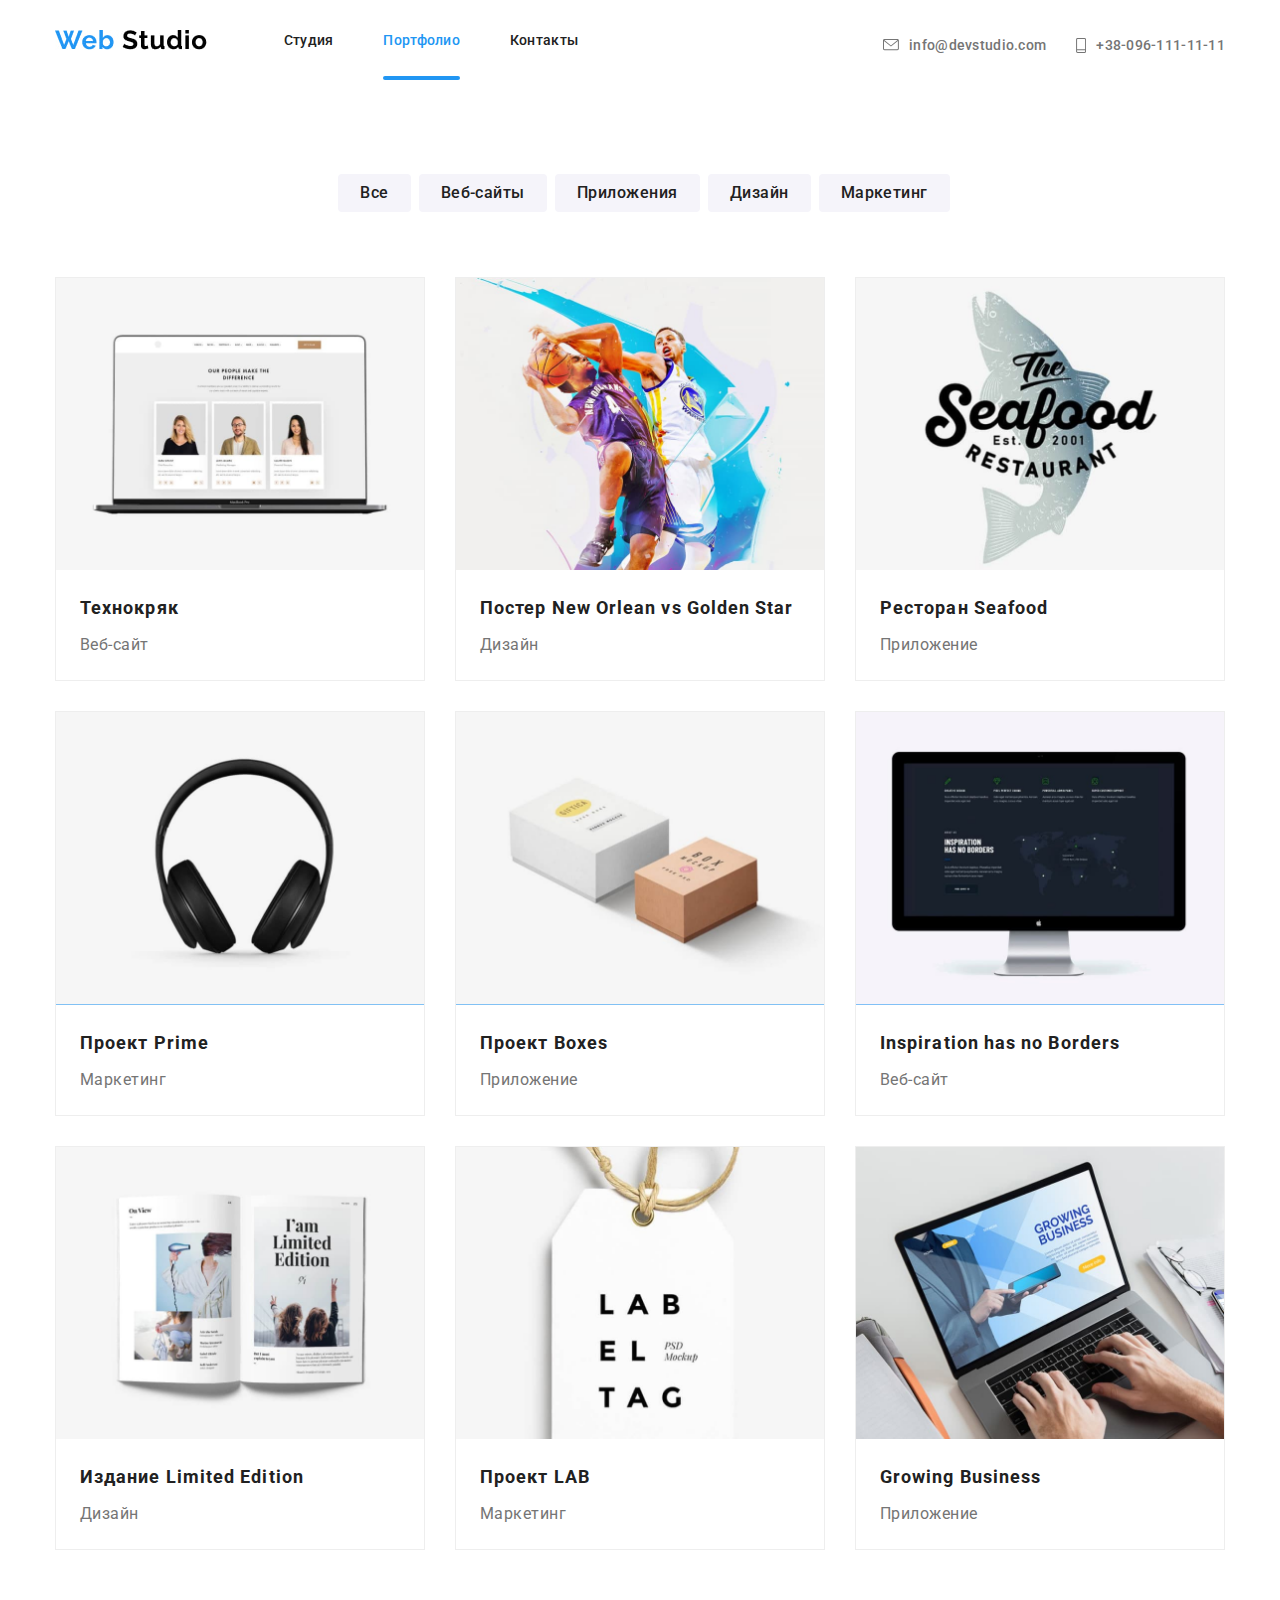
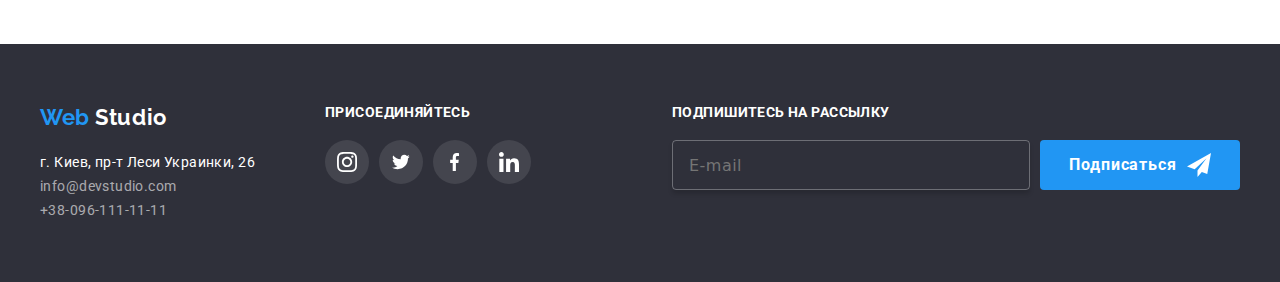
==== commit e77abf7a: "hero image" ====
--- a/portfolio.html
+++ b/portfolio.html
@@ -28,7 +28,7 @@
           <nav class="site-nav-container">
             <ul class="site-nav-list">
               <li class="site-nav-item"><a href="./index.html" class="site-nav-link">Студия</a></li>
-              <li class="site-nav-item"><a href="./portfolio.html" class="site-nav-link">Портфолио</a></li>
+              <li class="site-nav-item"><a href="./portfolio.html" class="site-nav-link active">Портфолио</a></li>
               <li class="site-nav-item"><a href="#" class="site-nav-link">Контакты</a></li>
             </ul>
           </nav>
--- a/css/main.min.css
+++ b/css/main.min.css
@@ -1,2 +1,2 @@
-body.modal-open{overflow:hidden}ul{list-style:none;-webkit-text-decoration-line:none;text-decoration-line:none;padding:0px;margin:0px}a{-webkit-text-decoration-line:none;text-decoration-line:none;text-decoration:none}address{font-style:normal}.visually-hidden{position:absolute;width:1px;height:1px;margin:-1px;border:0px;padding:0px;clip:rect(0 0 0 0);overflow:hidden}.order-button,.subscribe-button,.popup-send-button{display:-webkit-box;display:-ms-flexbox;display:flex;-webkit-box-align:center;-ms-flex-align:center;align-items:center;-webkit-box-pack:center;-ms-flex-pack:center;justify-content:center;width:200px;height:50px;margin-left:auto;margin-right:auto;text-align:center;color:#ffffff;font-family:Roboto,sans-serif;font-style:normal;font-weight:bold;font-size:16px;line-height:30px;letter-spacing:0.06em;text-decoration:none;background-color:#2196f3;border-radius:4px;cursor:pointer;border-color:transparent}.order-button:focus,.subscribe-button:focus,.popup-send-button:focus{outline:none}.order-button:hover,.order-button:focus,.subscribe-button:hover,.subscribe-button:focus,.popup-send-button:hover,.popup-send-button:focus{outline:none;-webkit-box-shadow:0px 4px 4px rgba(0,0,0,0.15);box-shadow:0px 4px 4px rgba(0,0,0,0.15)}.subscribe-button .icon-send{display:-webkit-box;display:-ms-flexbox;display:flex;-webkit-box-align:center;-ms-flex-align:center;align-items:center;-webkit-box-pack:center;-ms-flex-pack:center;justify-content:center;margin-left:10px;text-align:center}.header{position:relative}.header-container{-webkit-box-pack:center;-ms-flex-pack:center;justify-content:center;-webkit-box-align:center;-ms-flex-align:center;align-items:center;text-align:center;height:60px;margin-left:auto;margin-right:auto;padding:15px}@media screen and (min-width: 480px){.header-container{width:480px}}@media screen and (min-width: 768px){.header-container{width:768px;height:80px;display:-webkit-box;display:-ms-flexbox;display:flex}}@media screen and (min-width: 1200px){.header-container{width:1200px}}.header-container .logo-link{display:-webkit-box;display:-ms-flexbox;display:flex;margin-right:auto}.mobile-menu-button{position:absolute;top:5px;right:15px;margin:0px;padding:0px;border:none;background-color:transparent}.mobile-menu-button .icon-cross{display:none}.mobile-menu-button.is-open .icon-cross{display:block}.mobile-menu-button.is-open .icon-menu{display:none}@media screen and (min-width: 768px){.mobile-menu-button{display:none}}.nav-address-container{-webkit-box-align:center;-ms-flex-align:center;align-items:center;-webkit-box-pack:center;-ms-flex-pack:center;justify-content:center;background-color:#fff;text-align:center;font-family:Roboto,sans-serif;font-style:normal;font-weight:500;font-size:18px;line-height:21px;letter-spacing:0.02em}@media screen and (max-width: 767px){.nav-address-container{display:none;position:absolute;top:100%;left:0;width:100%;padding-top:60px;padding-bottom:45px;border-top:1px solid #ececec}.nav-address-container.is-open{display:block;z-index:1}}@media screen and (min-width: 768px){.nav-address-container{display:-webkit-box;display:-ms-flexbox;display:flex;font-size:14px;line-height:16px}}.site-nav-list{margin-bottom:20px}@media screen and (min-width: 768px){.site-nav-list{display:-webkit-box;display:-ms-flexbox;display:flex;margin-bottom:0px;margin-right:80px}.site-nav-list .site-nav-item+.site-nav-item{margin-left:50px}}@media screen and (min-width: 1200px){.site-nav-list{display:-webkit-box;display:-ms-flexbox;display:flex;-webkit-box-align:center;-ms-flex-align:center;align-items:center;margin-right:305px}}.site-nav-link{display:inline-block;margin-bottom:40px;color:#212121}@media screen and (min-width: 768px){.site-nav-link{display:-webkit-box;display:-ms-flexbox;display:flex;margin-bottom:0px}}.site-nav-link:active{position:relative;color:#2196f3;-webkit-transition:color 250ms cubic-bezier(0.4, 0, 0.2, 1);transition:color 250ms cubic-bezier(0.4, 0, 0.2, 1)}.site-nav-link:active::after{content:'';position:absolute;left:0;display:block;width:100%;height:4px;background-color:#2196f3;border-radius:2px;-webkit-animation-name:current-underline;animation-name:current-underline;-webkit-animation-duration:2s;animation-duration:2s;-webkit-animation-timing-function:ease-in-out;animation-timing-function:ease-in-out;-webkit-animation-iteration-count:1;animation-iteration-count:1;-webkit-animation-direction:alternate;animation-direction:alternate;-webkit-animation-delay:0s;animation-delay:0s;-webkit-animation-fill-mode:forwards;animation-fill-mode:forwards}@media screen and (max-width: 767px){.site-nav-link:active::after{top:25px}}@media screen and (min-width: 768px){.site-nav-link:active::after{top:44px;bottom:0}}@-webkit-keyframes current-underline{from{width:0%}to{width:100%}}@keyframes current-underline{from{width:0%}to{width:100%}}.header-address-list{display:block}@media screen and (min-width: 768px){.header-address-list{margin-bottom:-10px;text-align:left}}@media screen and (min-width: 1200px){.header-address-list{display:-webkit-box;display:-ms-flexbox;display:flex;margin-right:-30px}}.header-address-link{display:block;margin-bottom:15px;fill:#757575;color:#757575;-webkit-text-decoration-line:none;text-decoration-line:none;font-size:18px;line-height:21px;cursor:pointer;-webkit-transition:color 250ms cubic-bezier(0.4, 0, 0.2, 1),fill 250ms cubic-bezier(0.4, 0, 0.2, 1);transition:color 250ms cubic-bezier(0.4, 0, 0.2, 1),fill 250ms cubic-bezier(0.4, 0, 0.2, 1)}.header-address-link:hover,.header-address-link:focus{fill:#2196f3;color:#2196f3}@media screen and (min-width: 768px){.header-address-link{margin-bottom:10px;font-size:12px;line-height:14px}}@media screen and (min-width: 1200px){.header-address-link{display:-webkit-box;display:-ms-flexbox;display:flex;-webkit-box-align:center;-ms-flex-align:center;align-items:center;-webkit-box-pack:center;-ms-flex-pack:center;justify-content:center;margin-bottom:0px;margin-right:30px;font-size:14px;line-height:16px}}.header-address-link .header-address-icon{margin-right:10px}@media screen and (min-width: 768px){.header-address-link .header-address-icon{margin-right:8px}}@media screen and (min-width: 1200px){.header-address-link .header-address-icon{margin-right:10px}}.footer-section{background-color:#2f303a}.footer-container{padding-top:60px;padding-bottom:60px;margin-left:auto;margin-right:auto;text-align:center}@media screen and (min-width: 480px){.footer-container{width:480px}}@media screen and (min-width: 768px){.footer-container{width:768px}}@media screen and (min-width: 1200px){.footer-container{width:1200px;display:-webkit-box;display:-ms-flexbox;display:flex;-webkit-box-pack:justify;-ms-flex-pack:justify;justify-content:space-between;padding-bottom:0px;text-align:left}}.footer-logo{margin-bottom:20px}.footer-logo .web-footer{color:#2196f3;font-family:Raleway,sans-serif;font-style:normal;font-weight:bold;font-size:22px;line-height:26px;letter-spacing:0.03em}.footer-logo .studio-footer{color:#fff;font-family:Raleway,sans-serif;font-style:normal;font-weight:bold;font-size:22px;line-height:26px;letter-spacing:0.03em}@media screen and (min-width: 768px){.address-joinus-container{display:-webkit-box;display:-ms-flexbox;display:flex;-webkit-box-pack:space-evenly;-ms-flex-pack:space-evenly;justify-content:space-evenly}}.footer-address-container{margin-bottom:60px;display:block;font-family:Roboto,sans-serif;font-weight:normal;font-size:14px;line-height:24px;letter-spacing:0.03em}.footer-address-container .location{color:#fff}.footer-address-container .footer-address-link{color:rgba(255,255,255,0.6);-webkit-text-decoration-line:none;text-decoration-line:none}.join-us-container{margin-bottom:60px}@media screen and (min-width: 1200px){.join-us-container{margin-left:70px}}.join-us-container .join-text{margin-top:0px;margin-bottom:20px;color:#fff;font-family:Roboto,sans-serif;font-weight:bold;font-size:14px;line-height:16px;letter-spacing:0.03em;text-transform:uppercase}.join-us-container .join-social-list{display:-webkit-box;display:-ms-flexbox;display:flex;-webkit-box-pack:center;-ms-flex-pack:center;justify-content:center}.join-us-container .join-social-list .join-social-item:not(:first-child){margin-left:10px}.join-us-container .join-social-list .join-social-link{width:44px;height:44px;display:-webkit-box;display:-ms-flexbox;display:flex;-ms-flex-wrap:wrap;flex-wrap:wrap;-webkit-box-align:center;-ms-flex-align:center;align-items:center;-webkit-box-pack:center;-ms-flex-pack:center;justify-content:center;color:#fff;background-color:rgba(255,255,255,0.1);-webkit-text-decoration-line:none;text-decoration-line:none;border-radius:200px;cursor:pointer;-webkit-transition:background-color 250ms cubic-bezier(0.4, 0, 0.2, 1);transition:background-color 250ms cubic-bezier(0.4, 0, 0.2, 1)}.join-us-container .join-social-list .join-social-link:hover,.join-us-container .join-social-list .join-social-link:focus{background-color:#2196f3}.join-us-container .join-social-list .join-social-link .join-social-icon{display:-webkit-box;display:-ms-flexbox;display:flex;-webkit-box-pack:center;-ms-flex-pack:center;justify-content:center;-webkit-box-align:center;-ms-flex-align:center;align-items:center;fill:#fff}@media screen and (min-width: 1200px){.subscribe-form{display:block}}.subscribe-form .subscribe-text{margin-top:0px;margin-bottom:20px;color:#fff;font-family:Roboto,sans-serif;font-weight:bold;font-size:14px;line-height:16px;letter-spacing:0.03em;text-transform:uppercase}@media screen and (min-width: 1200px){.subscribe-container{display:-webkit-box;display:-ms-flexbox;display:flex}}.subscribe-container .subscribe-input{width:95%;height:50px;padding:15px 16px;margin-bottom:20px;margin-right:10px;border:1px solid rgba(255,255,255,0.3);-webkit-box-shadow:0px 4px 4px rgba(0,0,0,0.15);box-shadow:0px 4px 4px rgba(0,0,0,0.15);border-radius:4px;font-size:16px;line-height:20px;letter-spacing:0.03em;color:rgba(255,255,255,0.6);background-color:transparent}.subscribe-container .subscribe-input:focus{outline:none;background-color:#f5f4fa;border-color:#2196f3}@media screen and (min-width: 768px){.subscribe-container .subscribe-input{width:450px}}@media screen and (min-width: 1200px){.subscribe-container .subscribe-input{width:358px}}.hero-section{display:-webkit-box;display:-ms-flexbox;display:flex;-webkit-box-align:center;-ms-flex-align:center;align-items:center;-webkit-box-pack:center;-ms-flex-pack:center;justify-content:center;margin-left:auto;margin-right:auto;margin-bottom:60px;max-width:100%;height:400px;background-position:center;background-size:cover;background-repeat:no-repeat;font-family:Roboto,sans-serif;text-align:center;background-image:-webkit-gradient(linear, left top, right top, from(rgba(47,48,58,0.8)), to(rgba(47,48,58,0.8))),url(../../images/Header-mobile1x.jpg);background-image:linear-gradient(to right, rgba(47,48,58,0.8), rgba(47,48,58,0.8)),url(../../images/Header-mobile1x.jpg);background-size:480px 400px}@media screen and (min-device-pixel-ratio: 2), screen and (-webkit-min-device-pixel-ratio: 2), screen and (min-resolution: 192dpi), screen and (min-resolution: 2dppx){.hero-section .hero-section{background-image:url(../../images/Header-mobile2x.jpg)}}@media screen and (min-width: 768px){.hero-section{background-image:-webkit-gradient(linear, left top, right top, from(rgba(47,48,58,0.8)), to(rgba(47,48,58,0.8))),url(../../images/Header-tablet1x.jpg);background-image:linear-gradient(to right, rgba(47,48,58,0.8), rgba(47,48,58,0.8)),url(../../images/Header-tablet1x.jpg);background-size:768px 400px}}@media screen and (min-width: 768px) and (min-device-pixel-ratio: 2), screen and (min-width: 768px) and (-webkit-min-device-pixel-ratio: 2), screen and (min-width: 768px) and (min-resolution: 192dpi), screen and (min-width: 768px) and (min-resolution: 2dppx){.hero-section .hero-section{background-image:url(../../images/Header-tablet2x.jpg)}}@media screen and (min-width: 1200px){.hero-section{max-width:1600px;height:600px;margin-bottom:94px;background-image:-webkit-gradient(linear, left top, right top, from(rgba(47,48,58,0.8)), to(rgba(47,48,58,0.8))),url(../../images/Header-desktop1x.jpg);background-image:linear-gradient(to right, rgba(47,48,58,0.8), rgba(47,48,58,0.8)),url(../../images/Header-desktop1x.jpg);background-size:1600px 600px}}@media screen and (min-width: 1200px) and (min-device-pixel-ratio: 2), screen and (min-width: 1200px) and (-webkit-min-device-pixel-ratio: 2), screen and (min-width: 1200px) and (min-resolution: 192dpi), screen and (min-width: 1200px) and (min-resolution: 2dppx){.hero-section .hero-section{background-image:url(../../images/Header-desktop2x.jpg)}}.hero-title{margin-top:0px;margin-bottom:30px;color:#fff;font-weight:900;font-size:26px;line-height:42px;letter-spacing:0.06em;text-transform:uppercase}@media screen and (min-width: 1200px){.hero-title{font-size:44px;line-height:60px}}.features-container{padding-left:15px;padding-right:15px;margin-left:auto;margin-right:auto;margin-bottom:60px}@media screen and (min-width: 480px){.features-container{width:480px}}@media screen and (min-width: 768px){.features-container{width:768px}}@media screen and (min-width: 1200px){.features-container{width:1200px}}.features-list{margin:-15px}@media screen and (min-width: 768px){.features-list{display:-webkit-box;display:-ms-flexbox;display:flex;-ms-flex-wrap:wrap;flex-wrap:wrap}}.feachers-item{width:calc(100% - 2 * 15px);margin:15px}@media screen and (min-width: 768px){.feachers-item{width:calc((100% - 4 * 15px) / 2);margin:15px}}@media screen and (min-width: 1200px){.feachers-item{width:calc((100% - 8 * 15px) / 4);margin:15px}}.feachers-item .feachers-icon-container{height:120px;display:-webkit-box;display:-ms-flexbox;display:flex;-webkit-box-align:center;-ms-flex-align:center;align-items:center;-webkit-box-pack:center;-ms-flex-pack:center;justify-content:center;margin-top:0px;margin-bottom:30px;border-radius:4px;background-position:center;background-color:#f5f4fa}.feachers-item .feachers-icon-container .feachers-icon{width:70px;height:70px;background-color:transparent}.feachers-item .features-title{margin-top:0px;margin-bottom:10px;color:#212121;font-family:Roboto,sans-serif;font-weight:bold;font-size:14px;line-height:16px;letter-spacing:0.03em;text-transform:uppercase;text-align:center}@media screen and (min-width: 768px){.feachers-item .features-title{text-align:start}}.feachers-item .features-text{margin:0px;color:#757575;font-family:Roboto,sans-serif;font-weight:normal;font-size:14px;line-height:24px;letter-spacing:0.03em}.doings-container{width:1200px;-webkit-box-align:center;-ms-flex-align:center;align-items:center;padding-left:15px;padding-right:15px;margin-left:auto;margin-right:auto;margin-top:0px;margin-bottom:94px}@media screen and (max-width: 1199px){.doings-container{display:none}}.doings-container .doings-list{display:-webkit-box;display:-ms-flexbox;display:flex;margin:-15px}.doings-card{position:relative;display:-webkit-box;display:-ms-flexbox;display:flex;-webkit-box-align:center;-ms-flex-align:center;align-items:center;-webkit-box-pack:center;-ms-flex-pack:center;justify-content:center}@media screen and (min-width: 1200px){.doings-card{width:calc((100% - 6 * 15px) / 3);margin:15px}}.doings-card .doings-image{display:block;max-width:100%;height:auto;margin:0px}.doings-card .doings-text{position:absolute;width:100%;height:70px;bottom:0%;display:-webkit-box;display:-ms-flexbox;display:flex;text-align:center;-webkit-box-pack:center;-ms-flex-pack:center;justify-content:center;-webkit-box-align:center;-ms-flex-align:center;align-items:center;margin:0px;background-color:rgba(47,48,58,0.8);color:white;font-weight:bold;font-size:14px;line-height:16px;text-align:center;letter-spacing:0.03em;text-transform:uppercase}.team-section{margin-bottom:60px;padding-top:60px;padding-bottom:60px;background-color:#f5f4fa}@media screen and (min-width: 1200px){.team-section{padding-top:94px;padding-bottom:94px}}.team-container{padding-left:15px;padding-right:15px;margin-left:auto;margin-right:auto;font-size:16px;line-height:19px;letter-spacing:0.03em}@media screen and (min-width: 480px){.team-container{width:480px}}@media screen and (min-width: 768px){.team-container{width:768px}}@media screen and (min-width: 1200px){.team-container{width:1200px}}.team-list{margin:-15px}@media screen and (min-width: 768px){.team-list{display:-webkit-box;display:-ms-flexbox;display:flex;-ms-flex-wrap:wrap;flex-wrap:wrap}}.emploee-card{display:block;-webkit-box-align:center;-ms-flex-align:center;align-items:center;-webkit-box-pack:center;-ms-flex-pack:center;justify-content:center;width:calc(100% - 2 * 15px);margin:15px;font-family:Roboto,sans-serif;text-align:center;background-color:#fff;border-radius:0px 0px 4px 4px;-webkit-box-shadow:0px 2px 1px rgba(0,0,0,0.2),0px 1px 1px rgba(0,0,0,0.14),0px 1px 3px rgba(0,0,0,0.12);box-shadow:0px 2px 1px rgba(0,0,0,0.2),0px 1px 1px rgba(0,0,0,0.14),0px 1px 3px rgba(0,0,0,0.12)}.emploee-card:hover,.emploee-card:focus{-webkit-box-shadow:0px 2px 1px rgba(0,0,0,0.4),0px 1px 1px rgba(0,0,0,0.17),0px 1px 3px rgba(0,0,0,0.15);box-shadow:0px 2px 1px rgba(0,0,0,0.4),0px 1px 1px rgba(0,0,0,0.17),0px 1px 3px rgba(0,0,0,0.15)}@media screen and (min-width: 768px){.emploee-card{width:calc((100% - 4 * 15px) / 2);margin:15px}}@media screen and (min-width: 1200px){.emploee-card{width:calc((100% - 8 * 15px) / 4);margin:15px}}.emploee-card .emploee-image{display:block;max-width:100%;height:auto;-o-object-fit:inherit;object-fit:inherit;margin-top:0px;margin-bottom:30px}.emploee-card .emploee-name{margin-top:0px;margin-bottom:10px;color:#212121;font-weight:500;text-align:center}.emploee-card .emploee-position{margin-top:0px;margin-bottom:16px;color:#757575;text-align:center;font-weight:normal}.emploee-social-list{display:-webkit-box;display:-ms-flexbox;display:flex;-webkit-box-align:center;-ms-flex-align:center;align-items:center;-webkit-box-pack:center;-ms-flex-pack:center;justify-content:center}.emploee-social-list .emploee-social-item:not(:first-child){margin-left:10px}.emploee-social-list .emploee-social-item .emploee-social-link{width:44px;height:44px;display:-webkit-box;display:-ms-flexbox;display:flex;-webkit-box-align:center;-ms-flex-align:center;align-items:center;-webkit-box-pack:center;-ms-flex-pack:center;justify-content:center;margin-top:0px;margin-bottom:24px;color:#757575;border-radius:50%;-webkit-transition:background-color 250ms cubic-bezier(0.4, 0, 0.2, 1);transition:background-color 250ms cubic-bezier(0.4, 0, 0.2, 1)}.emploee-social-list .emploee-social-item .emploee-social-link:hover,.emploee-social-list .emploee-social-item .emploee-social-link:focus{background-color:#2196f3}.emploee-social-list .emploee-social-item .emploee-social-link:hover svg,.emploee-social-list .emploee-social-item .emploee-social-link:focus svg{fill:#fff}.emploee-social-list .emploee-social-item .emploee-social-icon{display:-webkit-box;display:-ms-flexbox;display:flex;-webkit-box-align:center;-ms-flex-align:center;align-items:center;-webkit-box-pack:center;-ms-flex-pack:center;justify-content:center;background-color:transparent;fill:#afb1b8;-webkit-transition:fill 250ms cubic-bezier(0.4, 0, 0.2, 1);transition:fill 250ms cubic-bezier(0.4, 0, 0.2, 1)}.customers-container{padding-left:15px;padding-right:15px;margin-left:auto;margin-right:auto;margin-bottom:60px}@media screen and (min-width: 480px){.customers-container{width:480px}}@media screen and (min-width: 768px){.customers-container{width:768px}}@media screen and (min-width: 1200px){.customers-container{width:1200px}}.customers-list{display:-webkit-box;display:-ms-flexbox;display:flex;-ms-flex-wrap:wrap;flex-wrap:wrap;margin:-15px}.customers-list .customers-item{width:calc((100% - 4 * 15px) / 2);margin:15px}@media screen and (min-width: 768px){.customers-list .customers-item{width:calc((100% - 6 * 15px) / 3);margin:15px}}@media screen and (min-width: 1200px){.customers-list .customers-item{width:calc((100% - 12 * 15px) / 6);margin:15px}}.customers-link{display:-webkit-box;display:-ms-flexbox;display:flex;-webkit-box-align:center;-ms-flex-align:center;align-items:center;-webkit-box-pack:center;-ms-flex-pack:center;justify-content:center;height:90px;-webkit-box-sizing:border-box;box-sizing:border-box;border-radius:4px;border:1px solid #afb1b8;cursor:pointer;-webkit-transition:border-color 250ms cubic-bezier(0.4, 0, 0.2, 1);transition:border-color 250ms cubic-bezier(0.4, 0, 0.2, 1)}.customers-link:hover,.customers-link:focus{border-color:#2196f3}.customers-link:hover svg,.customers-link:focus svg{fill:#2196f3}.customers-link .customers-icon{display:-webkit-box;display:-ms-flexbox;display:flex;fill:#afb1b8;-webkit-transition:fill 250ms cubic-bezier(0.4, 0, 0.2, 1);transition:fill 250ms cubic-bezier(0.4, 0, 0.2, 1)}.page-title{margin-top:0px;margin-bottom:30px;font-family:Roboto,sans-serif;text-align:center;color:#212121;font-weight:bold;font-size:28px;line-height:33px;letter-spacing:0.03em}@media screen and (min-width: 1200px){.page-title{margin-bottom:50px;font-size:36px;line-height:42px}}.backdrop{position:fixed;top:0px;left:0px;width:100%;height:100%;padding:20px;background-color:rgba(0,0,0,0.2);overflow-y:scroll;opacity:1;-webkit-transition:opacity 250ms cubic-bezier(0.4, 0, 0.2, 1);transition:opacity 250ms cubic-bezier(0.4, 0, 0.2, 1)}.backdrop.is-hidden{opacity:0;pointer-events:none}.backdrop.is-hidden.popup{-webkit-transform:translate(-50%, -50%) scale(0.9);transform:translate(-50%, -50%) scale(0.9)}.popup{position:absolute;top:50%;left:50%;width:100%;max-width:450px;font-family:Roboto,sans-serif;padding:40px;background-color:#fff;-webkit-box-shadow:0px 2px 1px rgba(0,0,0,0.2),0px 1px 1px rgba(0,0,0,0.14),0px 1px 3px rgba(0,0,0,0.12);box-shadow:0px 2px 1px rgba(0,0,0,0.2),0px 1px 1px rgba(0,0,0,0.14),0px 1px 3px rgba(0,0,0,0.12);border-radius:4px;-webkit-transform:translate(-50%, -50%) scale(1);transform:translate(-50%, -50%) scale(1);-webkit-transition:-webkit-transform 250ms cubic-bezier(0.4, 0, 0.2, 1);transition:-webkit-transform 250ms cubic-bezier(0.4, 0, 0.2, 1);transition:transform 250ms cubic-bezier(0.4, 0, 0.2, 1);transition:transform 250ms cubic-bezier(0.4, 0, 0.2, 1), -webkit-transform 250ms cubic-bezier(0.4, 0, 0.2, 1)}@media screen and (min-width: 769px){.popup{max-width:528px}}.popup-close{position:absolute;display:-webkit-box;display:-ms-flexbox;display:flex;-webkit-box-align:center;-ms-flex-align:center;align-items:center;-webkit-box-pack:center;-ms-flex-pack:center;justify-content:center;right:8px;top:8px;width:30px;height:30px;padding:0px;border-radius:50%;border:1px solid rgba(0,0,0,0.1);background-color:white;cursor:pointer}.popup-close:hover,.popup-close:focus{outline:none;-webkit-box-shadow:0px 4px 4px rgba(0,0,0,0.15);box-shadow:0px 4px 4px rgba(0,0,0,0.15)}.popup-close:hover svg,.popup-close:focus svg{fill:#2196f3;-webkit-transition:all 150ms linear;transition:all 150ms linear}.popup-close .popup-close-icon{position:absolute;display:block;width:11px;height:11px;fill:#212121;-webkit-transition:all 150ms linear;transition:all 150ms linear}.popup-title{display:-webkit-box;display:-ms-flexbox;display:flex;-webkit-box-align:center;-ms-flex-align:center;align-items:center;-webkit-box-pack:center;-ms-flex-pack:center;justify-content:center;width:100%;margin-bottom:30px;color:#212121;font-weight:bold;font-size:20px;line-height:23px;text-align:center;letter-spacing:0.03em}.popup-field{position:relative;display:-webkit-box;display:-ms-flexbox;display:flex;-webkit-box-orient:vertical;-webkit-box-direction:normal;-ms-flex-direction:column;flex-direction:column;margin-bottom:28px}.popup-field .popup-field-input{position:relative;display:-webkit-box;display:-ms-flexbox;display:flex;-webkit-box-align:center;-ms-flex-align:center;align-items:center;-webkit-box-pack:center;-ms-flex-pack:center;justify-content:center;width:100%;height:40px;padding-top:12px;padding-bottom:12px;padding-left:42px;padding-right:18px;border:1px solid rgba(33,33,33,0.2);border-radius:4px;font:inherit;cursor:pointer}.popup-field .popup-field-input:focus{outline:none;border-color:#2196f3}.popup-field .popup-field-input:focus ~ .popup-field-label,.popup-field .popup-field-input:not(:placeholder-shown) ~ .popup-field-label{-webkit-transform:translateY(-40px) translateX(15px);transform:translateY(-40px) translateX(15px);color:#2196f3}.popup-field .popup-field-input:focus ~ .popup-icon{fill:#2196f3}.popup-field .popup-field-label{position:absolute;top:50%;left:0px;-webkit-transform:translateY(-50%) translateX(40px);transform:translateY(-50%) translateX(40px);-webkit-transition:-webkit-transform 250ms linear;transition:-webkit-transform 250ms linear;transition:transform 250ms linear;transition:transform 250ms linear, -webkit-transform 250ms linear;cursor:pointer;font-size:14px;line-height:16px;letter-spacing:0.01em;color:#757575}.popup-field .popup-icon{position:absolute;left:19px;top:50%;-webkit-transform:translateY(-50%);transform:translateY(-50%);-webkit-transition:-webkit-transform 250ms linear;transition:-webkit-transform 250ms linear;transition:transform 250ms linear;transition:transform 250ms linear, -webkit-transform 250ms linear}.popup-field .popup-field-textarea{position:relative;display:-webkit-box;display:-ms-flexbox;display:flex;-webkit-box-align:center;-ms-flex-align:center;align-items:center;-webkit-box-pack:center;-ms-flex-pack:center;justify-content:center;width:100%;height:120px;resize:none;margin-bottom:20px;padding:12px 16px;font-size:14px;line-height:16px;letter-spacing:0.01em;cursor:pointer;border:1px solid rgba(33,33,33,0.2);border-radius:4px}.popup-field .popup-field-textarea:focus{outline:none;border-color:#2196f3}.popup-field .popup-field-textarea:focus ~ .textarea-field-label,.popup-field .popup-field-textarea:not(:placeholder-shown) ~ .textarea-field-label{-webkit-transform:translateY(-40px) translateX(15px);transform:translateY(-40px) translateX(15px);color:#2196f3}.popup-field .textarea-field-label{position:absolute;top:15%;left:0px;-webkit-transform:translateY(-50%) translateX(40px);transform:translateY(-50%) translateX(40px);-webkit-transition:-webkit-transform 250ms linear;transition:-webkit-transform 250ms linear;transition:transform 250ms linear;transition:transform 250ms linear, -webkit-transform 250ms linear;cursor:pointer;font-size:14px;line-height:16px;letter-spacing:0.01em;color:#757575}.accept-conditions{width:100%;text-align:justify;margin-bottom:30px;cursor:pointer}.accept-conditions .accept-conditions-checkbox{font-size:12px;line-height:14px;letter-spacing:0.03em;font-weight:normal}@media screen and (min-width: 769px){.accept-conditions .accept-conditions-checkbox{font-size:14px;line-height:24px}}.accept-conditions .accept-conditions-checkbox .accept-conditions-box{-webkit-appearance:none;-moz-appearance:none;appearance:none;position:absolute}.accept-conditions .accept-conditions-checkbox .accept-conditions-box ~ .accept-conditions-text:before{content:'';display:inline-block;width:16px;height:16px;margin-right:8px;border:2px solid #212121;border-radius:2px;-ms-flex-negative:0;flex-shrink:0;-webkit-transition:all 100ms linear;transition:all 100ms linear}.accept-conditions .accept-conditions-checkbox .accept-conditions-box:checked ~ .accept-conditions-text:before{background-color:#2196f3;border-color:transparent;background-image:url(../../images/checkbox-Vector.svg);background-repeat:no-repeat;background-position:center;background-size:inherit}.accept-conditions .accept-conditions-text{color:#757575}.accept-conditions .conditions-text{color:#2196f3;text-decoration:underline}.buttons-container{padding-left:15px;padding-right:15px;margin-left:auto;margin-right:auto;margin-top:60px;margin-bottom:40px}@media screen and (min-width: 480px){.buttons-container{width:480px}}@media screen and (min-width: 768px){.buttons-container{width:768px}}@media screen and (min-width: 1200px){.buttons-container{width:1200px;margin-top:94px;margin-bottom:50px}}.portfolio-buttons-list{display:-webkit-box;display:-ms-flexbox;display:flex;-ms-flex-wrap:wrap;flex-wrap:wrap;-webkit-box-align:center;-ms-flex-align:center;align-items:center;margin-bottom:-15px}@media screen and (min-width: 768px){.portfolio-buttons-list{-webkit-box-pack:center;-ms-flex-pack:center;justify-content:center}}.portfolio-buttons-list .portfolio-button{display:-webkit-box;display:-ms-flexbox;display:flex;-webkit-box-pack:center;-ms-flex-pack:center;justify-content:center;-webkit-box-align:center;-ms-flex-align:center;align-items:center;margin-left:8px;margin-bottom:15px;padding:6px 22px;cursor:pointer;border-radius:4px;border:1px;border-color:transparent;color:#212121;background-color:#f5f4fa;font-family:Roboto,sans-serif;text-align:center;text-decoration:none;font-weight:500;font-size:16px;line-height:26px;letter-spacing:0.03em;-webkit-transition:background-color 250ms cubic-bezier(0.4, 0, 0.2, 1),color 250ms cubic-bezier(0.4, 0, 0.2, 1);transition:background-color 250ms cubic-bezier(0.4, 0, 0.2, 1),color 250ms cubic-bezier(0.4, 0, 0.2, 1)}.portfolio-buttons-list .portfolio-button:hover,.portfolio-buttons-list .portfolio-button:focus{-webkit-box-shadow:0px 4px 4px rgba(0,0,0,0.15);box-shadow:0px 4px 4px rgba(0,0,0,0.15);color:#fff;background-color:#2196f3}.portfolio-card-container{padding-left:15px;padding-right:15px;margin-left:auto;margin-right:auto;margin-top:0px;margin-bottom:60px}@media screen and (min-width: 480px){.portfolio-card-container{width:480px}}@media screen and (min-width: 768px){.portfolio-card-container{width:768px}}@media screen and (min-width: 1200px){.portfolio-card-container{width:1200px;margin-top:0px;margin-bottom:94px}}.portfolio-card-list{margin:-15px}@media screen and (min-width: 768px){.portfolio-card-list{display:-webkit-box;display:-ms-flexbox;display:flex;-ms-flex-wrap:wrap;flex-wrap:wrap}}.portfolio-card-list .portfolio-card{width:calc(100% - 2 * 15px);margin:15px;font-family:Roboto,sans-serif;-webkit-box-sizing:border-box;box-sizing:border-box;border:1px solid #eeeeee;background-color:white;-webkit-text-decoration-line:none;text-decoration-line:none}.portfolio-card-list .portfolio-card:hover{-webkit-box-shadow:1px 4px 6px rgba(0,0,0,0.16),0px 4px 4px rgba(0,0,0,0.06),0px 1px 1px rgba(0,0,0,0.12);box-shadow:1px 4px 6px rgba(0,0,0,0.16),0px 4px 4px rgba(0,0,0,0.06),0px 1px 1px rgba(0,0,0,0.12)}@media screen and (min-width: 768px){.portfolio-card-list .portfolio-card{width:calc((100% - 4 * 15px) / 2);margin:15px}}@media screen and (min-width: 1200px){.portfolio-card-list .portfolio-card{width:calc((100% - 6 * 15px) / 3);margin:15px}}.card-image-container{position:relative;display:-webkit-box;display:-ms-flexbox;display:flex;overflow:hidden;margin:0px}.card-image-container .card-image{display:block;max-width:100%;height:auto}.card-image-container:hover .portfolio-text-overlay{-webkit-transform:translateY(0);transform:translateY(0)}.card-image-container .portfolio-text-overlay{position:absolute;display:-webkit-box;display:-ms-flexbox;display:flex;-webkit-box-align:center;-ms-flex-align:center;align-items:center;-webkit-box-pack:center;-ms-flex-pack:center;justify-content:center;width:100%;height:100%;top:0px;left:0px;-webkit-transform:translateY(100%);transform:translateY(100%);-webkit-transition:-webkit-transform 250ms cubic-bezier(0.4, 0, 0.2, 1);transition:-webkit-transform 250ms cubic-bezier(0.4, 0, 0.2, 1);transition:transform 250ms cubic-bezier(0.4, 0, 0.2, 1);transition:transform 250ms cubic-bezier(0.4, 0, 0.2, 1), -webkit-transform 250ms cubic-bezier(0.4, 0, 0.2, 1)}.card-image-container .portfolio-text-overlay .portfolio-card-text{display:-webkit-box;display:-ms-flexbox;display:flex;-webkit-box-align:center;-ms-flex-align:center;align-items:center;-webkit-box-pack:center;-ms-flex-pack:center;justify-content:center;width:100%;height:100%;top:0px;left:0px;padding-left:24px;padding-right:24px;background-color:rgba(33,150,243,0.9);color:white;font-family:Roboto,sans-serif;font-weight:normal;font-size:18px;line-height:28px;letter-spacing:0.03em}.card-titles-container{display:block;-webkit-box-align:center;-ms-flex-align:center;align-items:center;-webkit-box-pack:center;-ms-flex-pack:center;justify-content:center;margin:0px;padding-top:20px;padding-bottom:20px;padding-left:24px;padding-right:24px}.card-titles-container .portfolio-title{margin-top:0px;margin-bottom:4px;color:#212121;font-family:Roboto,sans-serif;font-weight:bold;font-size:18px;line-height:36px;letter-spacing:0.06em}.card-titles-container .portfolio-subtitle{margin:0px;color:#757575;font-family:Roboto,sans-serif;font-weight:normal;font-size:16px;line-height:30px;letter-spacing:0.03em}
+body.modal-open{overflow:hidden}ul{list-style:none;-webkit-text-decoration-line:none;text-decoration-line:none;padding:0px;margin:0px}a{-webkit-text-decoration-line:none;text-decoration-line:none;text-decoration:none}address{font-style:normal}.visually-hidden{position:absolute;width:1px;height:1px;margin:-1px;border:0px;padding:0px;clip:rect(0 0 0 0);overflow:hidden}.order-button,.subscribe-button,.popup-send-button{display:-webkit-box;display:-ms-flexbox;display:flex;-webkit-box-align:center;-ms-flex-align:center;align-items:center;-webkit-box-pack:center;-ms-flex-pack:center;justify-content:center;width:200px;height:50px;margin-left:auto;margin-right:auto;text-align:center;color:#ffffff;font-family:Roboto,sans-serif;font-style:normal;font-weight:bold;font-size:16px;line-height:30px;letter-spacing:0.06em;text-decoration:none;background-color:#2196f3;border-radius:4px;cursor:pointer;border-color:transparent}.order-button:focus,.subscribe-button:focus,.popup-send-button:focus{outline:none}.order-button:hover,.order-button:focus,.subscribe-button:hover,.subscribe-button:focus,.popup-send-button:hover,.popup-send-button:focus{outline:none;-webkit-box-shadow:0px 4px 4px rgba(0,0,0,0.15);box-shadow:0px 4px 4px rgba(0,0,0,0.15)}.subscribe-button .icon-send{display:-webkit-box;display:-ms-flexbox;display:flex;-webkit-box-align:center;-ms-flex-align:center;align-items:center;-webkit-box-pack:center;-ms-flex-pack:center;justify-content:center;margin-left:10px;text-align:center}.header{position:relative}.header-container{-webkit-box-pack:center;-ms-flex-pack:center;justify-content:center;-webkit-box-align:center;-ms-flex-align:center;align-items:center;text-align:center;height:60px;margin-left:auto;margin-right:auto;padding:15px}@media screen and (min-width: 480px){.header-container{max-width:480px}}@media screen and (min-width: 768px){.header-container{max-width:768px;height:80px;display:-webkit-box;display:-ms-flexbox;display:flex}}@media screen and (min-width: 1200px){.header-container{max-width:1200px}}.header-container .logo-link{display:-webkit-box;display:-ms-flexbox;display:flex;margin-right:auto}.mobile-menu-button{position:absolute;top:5px;right:15px;margin:0px;padding:0px;border:none;background-color:transparent}.mobile-menu-button .icon-cross{display:none}.mobile-menu-button.is-open .icon-cross{display:block}.mobile-menu-button.is-open .icon-menu{display:none}@media screen and (min-width: 768px){.mobile-menu-button{display:none}}.nav-address-container{-webkit-box-align:center;-ms-flex-align:center;align-items:center;-webkit-box-pack:center;-ms-flex-pack:center;justify-content:center;background-color:#fff;text-align:center;font-family:Roboto,sans-serif;font-style:normal;font-weight:500;font-size:18px;line-height:21px;letter-spacing:0.02em}@media screen and (max-width: 767px){.nav-address-container{display:none;position:absolute;top:100%;left:0;width:100%;padding-top:60px;padding-bottom:45px;border-top:1px solid #ececec}.nav-address-container.is-open{display:block;z-index:1}}@media screen and (min-width: 768px){.nav-address-container{display:-webkit-box;display:-ms-flexbox;display:flex;font-size:14px;line-height:16px}}.site-nav-list{margin-bottom:20px}@media screen and (min-width: 768px){.site-nav-list{display:-webkit-box;display:-ms-flexbox;display:flex;margin-bottom:0px;margin-right:80px}.site-nav-list .site-nav-item+.site-nav-item{margin-left:50px}}@media screen and (min-width: 1200px){.site-nav-list{display:-webkit-box;display:-ms-flexbox;display:flex;-webkit-box-align:center;-ms-flex-align:center;align-items:center;margin-right:305px}}.site-nav-link{display:inline-block;margin-bottom:40px;color:#212121}@media screen and (min-width: 768px){.site-nav-link{display:-webkit-box;display:-ms-flexbox;display:flex;margin-bottom:0px}}.site-nav-link:hover,.site-nav-link:focus{color:#2196f3}.site-nav-link.active{position:relative;color:#2196f3;-webkit-transition:color 250ms cubic-bezier(0.4, 0, 0.2, 1);transition:color 250ms cubic-bezier(0.4, 0, 0.2, 1)}.site-nav-link.active::after{content:'';position:absolute;left:0;display:block;width:100%;height:4px;background-color:#2196f3;border-radius:2px;-webkit-animation-name:current-underline;animation-name:current-underline;-webkit-animation-duration:2s;animation-duration:2s;-webkit-animation-timing-function:ease-in-out;animation-timing-function:ease-in-out;-webkit-animation-iteration-count:100;animation-iteration-count:100;-webkit-animation-direction:alternate;animation-direction:alternate;-webkit-animation-delay:0s;animation-delay:0s;-webkit-animation-fill-mode:forwards;animation-fill-mode:forwards}@media screen and (max-width: 767px){.site-nav-link.active::after{top:25px}}@media screen and (min-width: 768px){.site-nav-link.active::after{top:44px;bottom:0}}@-webkit-keyframes current-underline{from{width:0%}to{width:100%}}@keyframes current-underline{from{width:0%}to{width:100%}}.header-address-list{display:block}@media screen and (min-width: 768px){.header-address-list{margin-bottom:-10px;text-align:left}}@media screen and (min-width: 1200px){.header-address-list{display:-webkit-box;display:-ms-flexbox;display:flex;margin-right:-30px}}.header-address-link{display:block;margin-bottom:15px;fill:#757575;color:#757575;-webkit-text-decoration-line:none;text-decoration-line:none;font-size:18px;line-height:21px;cursor:pointer;-webkit-transition:color 250ms cubic-bezier(0.4, 0, 0.2, 1),fill 250ms cubic-bezier(0.4, 0, 0.2, 1);transition:color 250ms cubic-bezier(0.4, 0, 0.2, 1),fill 250ms cubic-bezier(0.4, 0, 0.2, 1)}.header-address-link:hover,.header-address-link:focus{fill:#2196f3;color:#2196f3}@media screen and (min-width: 768px){.header-address-link{margin-bottom:10px;font-size:12px;line-height:14px}}@media screen and (min-width: 1200px){.header-address-link{display:-webkit-box;display:-ms-flexbox;display:flex;-webkit-box-align:center;-ms-flex-align:center;align-items:center;-webkit-box-pack:center;-ms-flex-pack:center;justify-content:center;margin-bottom:0px;margin-right:30px;font-size:14px;line-height:16px}}.header-address-link .header-address-icon{margin-right:10px}@media screen and (min-width: 768px){.header-address-link .header-address-icon{margin-right:8px}}@media screen and (min-width: 1200px){.header-address-link .header-address-icon{margin-right:10px}}.footer-section{background-color:#2f303a}.footer-container{padding-top:60px;padding-bottom:60px;margin-left:auto;margin-right:auto;text-align:center}@media screen and (min-width: 480px){.footer-container{width:480px}}@media screen and (min-width: 768px){.footer-container{width:768px}}@media screen and (min-width: 1200px){.footer-container{width:1200px;display:-webkit-box;display:-ms-flexbox;display:flex;-webkit-box-pack:justify;-ms-flex-pack:justify;justify-content:space-between;padding-bottom:0px;text-align:left}}.footer-logo{margin-bottom:20px}.footer-logo .web-footer{color:#2196f3;font-family:Raleway,sans-serif;font-style:normal;font-weight:bold;font-size:22px;line-height:26px;letter-spacing:0.03em}.footer-logo .studio-footer{color:#fff;font-family:Raleway,sans-serif;font-style:normal;font-weight:bold;font-size:22px;line-height:26px;letter-spacing:0.03em}@media screen and (min-width: 768px){.address-joinus-container{display:-webkit-box;display:-ms-flexbox;display:flex;-webkit-box-pack:space-evenly;-ms-flex-pack:space-evenly;justify-content:space-evenly}}.footer-address-container{margin-bottom:60px;display:block;font-family:Roboto,sans-serif;font-weight:normal;font-size:14px;line-height:24px;letter-spacing:0.03em}.footer-address-container .location{color:#fff}.footer-address-container .footer-address-link{color:rgba(255,255,255,0.6);-webkit-text-decoration-line:none;text-decoration-line:none}.join-us-container{margin-bottom:60px}@media screen and (min-width: 1200px){.join-us-container{margin-left:70px}}.join-us-container .join-text{margin-top:0px;margin-bottom:20px;color:#fff;font-family:Roboto,sans-serif;font-weight:bold;font-size:14px;line-height:16px;letter-spacing:0.03em;text-transform:uppercase}.join-us-container .join-social-list{display:-webkit-box;display:-ms-flexbox;display:flex;-webkit-box-pack:center;-ms-flex-pack:center;justify-content:center}.join-us-container .join-social-list .join-social-item:not(:first-child){margin-left:10px}.join-us-container .join-social-list .join-social-link{width:44px;height:44px;display:-webkit-box;display:-ms-flexbox;display:flex;-ms-flex-wrap:wrap;flex-wrap:wrap;-webkit-box-align:center;-ms-flex-align:center;align-items:center;-webkit-box-pack:center;-ms-flex-pack:center;justify-content:center;color:#fff;background-color:rgba(255,255,255,0.1);-webkit-text-decoration-line:none;text-decoration-line:none;border-radius:200px;cursor:pointer;-webkit-transition:background-color 250ms cubic-bezier(0.4, 0, 0.2, 1);transition:background-color 250ms cubic-bezier(0.4, 0, 0.2, 1)}.join-us-container .join-social-list .join-social-link:hover,.join-us-container .join-social-list .join-social-link:focus{background-color:#2196f3}.join-us-container .join-social-list .join-social-link .join-social-icon{display:-webkit-box;display:-ms-flexbox;display:flex;-webkit-box-pack:center;-ms-flex-pack:center;justify-content:center;-webkit-box-align:center;-ms-flex-align:center;align-items:center;fill:#fff}@media screen and (min-width: 1200px){.subscribe-form{display:block}}.subscribe-form .subscribe-text{margin-top:0px;margin-bottom:20px;color:#fff;font-family:Roboto,sans-serif;font-weight:bold;font-size:14px;line-height:16px;letter-spacing:0.03em;text-transform:uppercase}@media screen and (min-width: 1200px){.subscribe-container{display:-webkit-box;display:-ms-flexbox;display:flex}}.subscribe-container .subscribe-input{width:95%;height:50px;padding:15px 16px;margin-bottom:20px;margin-right:10px;border:1px solid rgba(255,255,255,0.3);-webkit-box-shadow:0px 4px 4px rgba(0,0,0,0.15);box-shadow:0px 4px 4px rgba(0,0,0,0.15);border-radius:4px;font-size:16px;line-height:20px;letter-spacing:0.03em;color:rgba(255,255,255,0.6);background-color:transparent}.subscribe-container .subscribe-input:focus{outline:none;background-color:#f5f4fa;border-color:#2196f3}@media screen and (min-width: 768px){.subscribe-container .subscribe-input{width:450px}}@media screen and (min-width: 1200px){.subscribe-container .subscribe-input{width:358px}}.hero-container{display:block;margin-left:auto;margin-right:auto;font-family:Roboto,sans-serif;text-align:center}@media screen and (min-width: 480px){.hero-container{max-width:480px}}@media screen and (min-width: 768px){.hero-container{max-width:768px}}@media screen and (min-width: 1200px){.hero-container{max-width:1200px}}.hero-container .hero-title{margin-top:0px;margin-bottom:30px;color:#fff;font-weight:900;font-size:26px;line-height:42px;letter-spacing:0.06em;text-transform:uppercase}@media screen and (min-width: 1200px){.hero-container .hero-title{font-size:44px;line-height:60px}}.hero-section{display:-webkit-box;display:-ms-flexbox;display:flex;-webkit-box-align:center;-ms-flex-align:center;align-items:center;-webkit-box-pack:center;-ms-flex-pack:center;justify-content:center;margin-left:auto;margin-right:auto;margin-bottom:60px;max-width:480px;height:400px;background-position:center;background-size:cover;background-repeat:no-repeat;background-image:-webkit-gradient(linear, left top, right top, from(rgba(47,48,58,0.8)), to(rgba(47,48,58,0.8))),url("../../images/Header-mobile1x.jpg");background-image:linear-gradient(to right, rgba(47,48,58,0.8), rgba(47,48,58,0.8)),url("../../images/Header-mobile1x.jpg");background-size:480px 400px}@media screen and (min-device-pixel-ratio: 2), screen and (-webkit-min-device-pixel-ratio: 2), screen and (min-resolution: 192dpi), screen and (min-resolution: 2dppx){.hero-section .hero-section{background-image:url("../../images/Header-mobile2x.jpg")}}@media screen and (min-width: 768px){.hero-section{max-width:768px;background-image:-webkit-gradient(linear, left top, right top, from(rgba(47,48,58,0.8)), to(rgba(47,48,58,0.8))),url("../../images/Header-tablet1x.jpg");background-image:linear-gradient(to right, rgba(47,48,58,0.8), rgba(47,48,58,0.8)),url("../../images/Header-tablet1x.jpg");background-size:768px 400px}}@media screen and (min-width: 768px) and (min-device-pixel-ratio: 2), screen and (min-width: 768px) and (-webkit-min-device-pixel-ratio: 2), screen and (min-width: 768px) and (min-resolution: 192dpi), screen and (min-width: 768px) and (min-resolution: 2dppx){.hero-section .hero-section{background-image:url("../../images/Header-tablet2x.jpg")}}@media screen and (min-width: 1200px){.hero-section{max-width:1600px;height:600px;margin-bottom:94px;background-image:-webkit-gradient(linear, left top, right top, from(rgba(47,48,58,0.8)), to(rgba(47,48,58,0.8))),url("../../images/Header-desktop1x.jpg");background-image:linear-gradient(to right, rgba(47,48,58,0.8), rgba(47,48,58,0.8)),url("../../images/Header-desktop1x.jpg");background-size:1600px 600px}}@media screen and (min-width: 1200px) and (min-device-pixel-ratio: 2), screen and (min-width: 1200px) and (-webkit-min-device-pixel-ratio: 2), screen and (min-width: 1200px) and (min-resolution: 192dpi), screen and (min-width: 1200px) and (min-resolution: 2dppx){.hero-section .hero-section{background-image:url("../../images/Header-desktop2x.jpg")}}.features-container{padding-left:15px;padding-right:15px;margin-left:auto;margin-right:auto;margin-bottom:60px}@media screen and (min-width: 480px){.features-container{width:480px}}@media screen and (min-width: 768px){.features-container{width:768px}}@media screen and (min-width: 1200px){.features-container{width:1200px}}.features-list{margin:-15px}@media screen and (min-width: 768px){.features-list{display:-webkit-box;display:-ms-flexbox;display:flex;-ms-flex-wrap:wrap;flex-wrap:wrap}}.feachers-item{width:calc(100% - 2 * 15px);margin:15px}@media screen and (min-width: 768px){.feachers-item{width:calc((100% - 4 * 15px) / 2);margin:15px}}@media screen and (min-width: 1200px){.feachers-item{width:calc((100% - 8 * 15px) / 4);margin:15px}}.feachers-item .feachers-icon-container{height:120px;display:-webkit-box;display:-ms-flexbox;display:flex;-webkit-box-align:center;-ms-flex-align:center;align-items:center;-webkit-box-pack:center;-ms-flex-pack:center;justify-content:center;margin-top:0px;margin-bottom:30px;border-radius:4px;background-position:center;background-color:#f5f4fa}.feachers-item .feachers-icon-container .feachers-icon{width:70px;height:70px;background-color:transparent}.feachers-item .features-title{margin-top:0px;margin-bottom:10px;color:#212121;font-family:Roboto,sans-serif;font-weight:bold;font-size:14px;line-height:16px;letter-spacing:0.03em;text-transform:uppercase;text-align:center}@media screen and (min-width: 768px){.feachers-item .features-title{text-align:start}}.feachers-item .features-text{margin:0px;color:#757575;font-family:Roboto,sans-serif;font-weight:normal;font-size:14px;line-height:24px;letter-spacing:0.03em}.doings-container{width:1200px;-webkit-box-align:center;-ms-flex-align:center;align-items:center;padding-left:15px;padding-right:15px;margin-left:auto;margin-right:auto;margin-top:0px;margin-bottom:94px}@media screen and (max-width: 1199px){.doings-container{display:none}}.doings-container .doings-list{display:-webkit-box;display:-ms-flexbox;display:flex;margin:-15px}.doings-card{position:relative;display:-webkit-box;display:-ms-flexbox;display:flex;-webkit-box-align:center;-ms-flex-align:center;align-items:center;-webkit-box-pack:center;-ms-flex-pack:center;justify-content:center}@media screen and (min-width: 1200px){.doings-card{width:calc((100% - 6 * 15px) / 3);margin:15px}}.doings-card .doings-image{display:block;max-width:100%;height:auto;margin:0px}.doings-card .doings-text{position:absolute;width:100%;height:70px;bottom:0%;display:-webkit-box;display:-ms-flexbox;display:flex;text-align:center;-webkit-box-pack:center;-ms-flex-pack:center;justify-content:center;-webkit-box-align:center;-ms-flex-align:center;align-items:center;margin:0px;background-color:rgba(47,48,58,0.8);color:white;font-weight:bold;font-size:14px;line-height:16px;text-align:center;letter-spacing:0.03em;text-transform:uppercase}.team-section{margin-bottom:60px;padding-top:60px;padding-bottom:60px;background-color:#f5f4fa}@media screen and (min-width: 1200px){.team-section{padding-top:94px;padding-bottom:94px}}.team-container{padding-left:15px;padding-right:15px;margin-left:auto;margin-right:auto;font-size:16px;line-height:19px;letter-spacing:0.03em}@media screen and (min-width: 480px){.team-container{width:480px}}@media screen and (min-width: 768px){.team-container{width:768px}}@media screen and (min-width: 1200px){.team-container{width:1200px}}.team-list{margin:-15px}@media screen and (min-width: 768px){.team-list{display:-webkit-box;display:-ms-flexbox;display:flex;-ms-flex-wrap:wrap;flex-wrap:wrap}}.emploee-card{display:block;-webkit-box-align:center;-ms-flex-align:center;align-items:center;-webkit-box-pack:center;-ms-flex-pack:center;justify-content:center;width:calc(100% - 2 * 15px);margin:15px;font-family:Roboto,sans-serif;text-align:center;background-color:#fff;border-radius:0px 0px 4px 4px;-webkit-box-shadow:0px 2px 1px rgba(0,0,0,0.2),0px 1px 1px rgba(0,0,0,0.14),0px 1px 3px rgba(0,0,0,0.12);box-shadow:0px 2px 1px rgba(0,0,0,0.2),0px 1px 1px rgba(0,0,0,0.14),0px 1px 3px rgba(0,0,0,0.12)}.emploee-card:hover,.emploee-card:focus{-webkit-box-shadow:0px 2px 1px rgba(0,0,0,0.4),0px 1px 1px rgba(0,0,0,0.17),0px 1px 3px rgba(0,0,0,0.15);box-shadow:0px 2px 1px rgba(0,0,0,0.4),0px 1px 1px rgba(0,0,0,0.17),0px 1px 3px rgba(0,0,0,0.15)}@media screen and (min-width: 768px){.emploee-card{width:calc((100% - 4 * 15px) / 2);margin:15px}}@media screen and (min-width: 1200px){.emploee-card{width:calc((100% - 8 * 15px) / 4);margin:15px}}.emploee-card .emploee-image{display:block;max-width:100%;height:auto;-o-object-fit:inherit;object-fit:inherit;margin-top:0px;margin-bottom:30px}.emploee-card .emploee-name{margin-top:0px;margin-bottom:10px;color:#212121;font-weight:500;text-align:center}.emploee-card .emploee-position{margin-top:0px;margin-bottom:16px;color:#757575;text-align:center;font-weight:normal}.emploee-social-list{display:-webkit-box;display:-ms-flexbox;display:flex;-webkit-box-align:center;-ms-flex-align:center;align-items:center;-webkit-box-pack:center;-ms-flex-pack:center;justify-content:center}.emploee-social-list .emploee-social-item:not(:first-child){margin-left:10px}.emploee-social-list .emploee-social-item .emploee-social-link{width:44px;height:44px;display:-webkit-box;display:-ms-flexbox;display:flex;-webkit-box-align:center;-ms-flex-align:center;align-items:center;-webkit-box-pack:center;-ms-flex-pack:center;justify-content:center;margin-top:0px;margin-bottom:24px;color:#757575;border-radius:50%;-webkit-transition:background-color 250ms cubic-bezier(0.4, 0, 0.2, 1);transition:background-color 250ms cubic-bezier(0.4, 0, 0.2, 1)}.emploee-social-list .emploee-social-item .emploee-social-link:hover,.emploee-social-list .emploee-social-item .emploee-social-link:focus{background-color:#2196f3}.emploee-social-list .emploee-social-item .emploee-social-link:hover svg,.emploee-social-list .emploee-social-item .emploee-social-link:focus svg{fill:#fff}.emploee-social-list .emploee-social-item .emploee-social-icon{display:-webkit-box;display:-ms-flexbox;display:flex;-webkit-box-align:center;-ms-flex-align:center;align-items:center;-webkit-box-pack:center;-ms-flex-pack:center;justify-content:center;background-color:transparent;fill:#afb1b8;-webkit-transition:fill 250ms cubic-bezier(0.4, 0, 0.2, 1);transition:fill 250ms cubic-bezier(0.4, 0, 0.2, 1)}.customers-container{padding-left:15px;padding-right:15px;margin-left:auto;margin-right:auto;margin-bottom:60px}@media screen and (min-width: 480px){.customers-container{width:480px}}@media screen and (min-width: 768px){.customers-container{width:768px}}@media screen and (min-width: 1200px){.customers-container{width:1200px}}.customers-list{display:-webkit-box;display:-ms-flexbox;display:flex;-ms-flex-wrap:wrap;flex-wrap:wrap;margin:-15px}.customers-list .customers-item{width:calc((100% - 4 * 15px) / 2);margin:15px}@media screen and (min-width: 768px){.customers-list .customers-item{width:calc((100% - 6 * 15px) / 3);margin:15px}}@media screen and (min-width: 1200px){.customers-list .customers-item{width:calc((100% - 12 * 15px) / 6);margin:15px}}.customers-link{display:-webkit-box;display:-ms-flexbox;display:flex;-webkit-box-align:center;-ms-flex-align:center;align-items:center;-webkit-box-pack:center;-ms-flex-pack:center;justify-content:center;height:90px;-webkit-box-sizing:border-box;box-sizing:border-box;border-radius:4px;border:1px solid #afb1b8;cursor:pointer;-webkit-transition:border-color 250ms cubic-bezier(0.4, 0, 0.2, 1);transition:border-color 250ms cubic-bezier(0.4, 0, 0.2, 1)}.customers-link:hover,.customers-link:focus{border-color:#2196f3}.customers-link:hover svg,.customers-link:focus svg{fill:#2196f3}.customers-link .customers-icon{display:-webkit-box;display:-ms-flexbox;display:flex;fill:#afb1b8;-webkit-transition:fill 250ms cubic-bezier(0.4, 0, 0.2, 1);transition:fill 250ms cubic-bezier(0.4, 0, 0.2, 1)}.page-title{margin-top:0px;margin-bottom:30px;font-family:Roboto,sans-serif;text-align:center;color:#212121;font-weight:bold;font-size:28px;line-height:33px;letter-spacing:0.03em}@media screen and (min-width: 1200px){.page-title{margin-bottom:50px;font-size:36px;line-height:42px}}.backdrop{position:fixed;top:0px;left:0px;width:100%;height:100%;padding:20px;background-color:rgba(0,0,0,0.2);overflow-y:scroll;opacity:1;-webkit-transition:opacity 250ms cubic-bezier(0.4, 0, 0.2, 1);transition:opacity 250ms cubic-bezier(0.4, 0, 0.2, 1)}.backdrop.is-hidden{opacity:0;pointer-events:none}.backdrop.is-hidden.popup{-webkit-transform:translate(-50%, -50%) scale(0.9);transform:translate(-50%, -50%) scale(0.9)}.popup{position:absolute;top:50%;left:50%;width:100%;max-width:450px;font-family:Roboto,sans-serif;padding:40px;background-color:#fff;-webkit-box-shadow:0px 2px 1px rgba(0,0,0,0.2),0px 1px 1px rgba(0,0,0,0.14),0px 1px 3px rgba(0,0,0,0.12);box-shadow:0px 2px 1px rgba(0,0,0,0.2),0px 1px 1px rgba(0,0,0,0.14),0px 1px 3px rgba(0,0,0,0.12);border-radius:4px;-webkit-transform:translate(-50%, -50%) scale(1);transform:translate(-50%, -50%) scale(1);-webkit-transition:-webkit-transform 250ms cubic-bezier(0.4, 0, 0.2, 1);transition:-webkit-transform 250ms cubic-bezier(0.4, 0, 0.2, 1);transition:transform 250ms cubic-bezier(0.4, 0, 0.2, 1);transition:transform 250ms cubic-bezier(0.4, 0, 0.2, 1), -webkit-transform 250ms cubic-bezier(0.4, 0, 0.2, 1)}@media screen and (min-width: 769px){.popup{max-width:528px}}.popup-close{position:absolute;display:-webkit-box;display:-ms-flexbox;display:flex;-webkit-box-align:center;-ms-flex-align:center;align-items:center;-webkit-box-pack:center;-ms-flex-pack:center;justify-content:center;right:8px;top:8px;width:30px;height:30px;padding:0px;border-radius:50%;border:1px solid rgba(0,0,0,0.1);background-color:white;cursor:pointer}.popup-close:hover,.popup-close:focus{outline:none;-webkit-box-shadow:0px 4px 4px rgba(0,0,0,0.15);box-shadow:0px 4px 4px rgba(0,0,0,0.15)}.popup-close:hover svg,.popup-close:focus svg{fill:#2196f3;-webkit-transition:all 150ms linear;transition:all 150ms linear}.popup-close .popup-close-icon{position:absolute;display:block;width:11px;height:11px;fill:#212121;-webkit-transition:all 150ms linear;transition:all 150ms linear}.popup-title{display:-webkit-box;display:-ms-flexbox;display:flex;-webkit-box-align:center;-ms-flex-align:center;align-items:center;-webkit-box-pack:center;-ms-flex-pack:center;justify-content:center;width:100%;margin-bottom:30px;color:#212121;font-weight:bold;font-size:20px;line-height:23px;text-align:center;letter-spacing:0.03em}.popup-field{position:relative;display:-webkit-box;display:-ms-flexbox;display:flex;-webkit-box-orient:vertical;-webkit-box-direction:normal;-ms-flex-direction:column;flex-direction:column;margin-bottom:28px}.popup-field .popup-field-input{position:relative;display:-webkit-box;display:-ms-flexbox;display:flex;-webkit-box-align:center;-ms-flex-align:center;align-items:center;-webkit-box-pack:center;-ms-flex-pack:center;justify-content:center;width:100%;height:40px;padding-top:12px;padding-bottom:12px;padding-left:42px;padding-right:18px;border:1px solid rgba(33,33,33,0.2);border-radius:4px;font:inherit;cursor:pointer}.popup-field .popup-field-input:focus{outline:none;border-color:#2196f3}.popup-field .popup-field-input:focus ~ .popup-field-label,.popup-field .popup-field-input:not(:placeholder-shown) ~ .popup-field-label{-webkit-transform:translateY(-40px) translateX(15px);transform:translateY(-40px) translateX(15px);color:#2196f3}.popup-field .popup-field-input:focus ~ .popup-icon{fill:#2196f3}.popup-field .popup-field-label{position:absolute;top:50%;left:0px;-webkit-transform:translateY(-50%) translateX(40px);transform:translateY(-50%) translateX(40px);-webkit-transition:-webkit-transform 250ms linear;transition:-webkit-transform 250ms linear;transition:transform 250ms linear;transition:transform 250ms linear, -webkit-transform 250ms linear;cursor:pointer;font-size:14px;line-height:16px;letter-spacing:0.01em;color:#757575}.popup-field .popup-icon{position:absolute;left:19px;top:50%;-webkit-transform:translateY(-50%);transform:translateY(-50%);-webkit-transition:-webkit-transform 250ms linear;transition:-webkit-transform 250ms linear;transition:transform 250ms linear;transition:transform 250ms linear, -webkit-transform 250ms linear}.popup-field .popup-field-textarea{position:relative;display:-webkit-box;display:-ms-flexbox;display:flex;-webkit-box-align:center;-ms-flex-align:center;align-items:center;-webkit-box-pack:center;-ms-flex-pack:center;justify-content:center;width:100%;height:120px;resize:none;margin-bottom:20px;padding:12px 16px;font-size:14px;line-height:16px;letter-spacing:0.01em;cursor:pointer;border:1px solid rgba(33,33,33,0.2);border-radius:4px}.popup-field .popup-field-textarea:focus{outline:none;border-color:#2196f3}.popup-field .popup-field-textarea:focus ~ .textarea-field-label,.popup-field .popup-field-textarea:not(:placeholder-shown) ~ .textarea-field-label{-webkit-transform:translateY(-40px) translateX(15px);transform:translateY(-40px) translateX(15px);color:#2196f3}.popup-field .textarea-field-label{position:absolute;top:15%;left:0px;-webkit-transform:translateY(-50%) translateX(40px);transform:translateY(-50%) translateX(40px);-webkit-transition:-webkit-transform 250ms linear;transition:-webkit-transform 250ms linear;transition:transform 250ms linear;transition:transform 250ms linear, -webkit-transform 250ms linear;cursor:pointer;font-size:14px;line-height:16px;letter-spacing:0.01em;color:#757575}.accept-conditions{width:100%;text-align:justify;margin-bottom:30px;cursor:pointer}.accept-conditions .accept-conditions-checkbox{font-size:12px;line-height:14px;letter-spacing:0.03em;font-weight:normal}@media screen and (min-width: 769px){.accept-conditions .accept-conditions-checkbox{font-size:14px;line-height:24px}}.accept-conditions .accept-conditions-checkbox .accept-conditions-box{-webkit-appearance:none;-moz-appearance:none;appearance:none;position:absolute}.accept-conditions .accept-conditions-checkbox .accept-conditions-box ~ .accept-conditions-text:before{content:'';display:inline-block;width:16px;height:16px;margin-right:8px;border:2px solid #212121;border-radius:2px;-ms-flex-negative:0;flex-shrink:0;-webkit-transition:all 100ms linear;transition:all 100ms linear}.accept-conditions .accept-conditions-checkbox .accept-conditions-box:checked ~ .accept-conditions-text:before{background-color:#2196f3;border-color:transparent;background-image:url(../../images/checkbox-Vector.svg);background-repeat:no-repeat;background-position:center;background-size:inherit}.accept-conditions .accept-conditions-text{color:#757575}.accept-conditions .conditions-text{color:#2196f3;text-decoration:underline}.buttons-container{padding-left:15px;padding-right:15px;margin-left:auto;margin-right:auto;margin-top:60px;margin-bottom:40px}@media screen and (min-width: 480px){.buttons-container{width:480px}}@media screen and (min-width: 768px){.buttons-container{width:768px}}@media screen and (min-width: 1200px){.buttons-container{width:1200px;margin-top:94px;margin-bottom:50px}}.portfolio-buttons-list{display:-webkit-box;display:-ms-flexbox;display:flex;-ms-flex-wrap:wrap;flex-wrap:wrap;-webkit-box-align:center;-ms-flex-align:center;align-items:center;margin-bottom:-15px}@media screen and (min-width: 768px){.portfolio-buttons-list{-webkit-box-pack:center;-ms-flex-pack:center;justify-content:center}}.portfolio-buttons-list .portfolio-button{display:-webkit-box;display:-ms-flexbox;display:flex;-webkit-box-pack:center;-ms-flex-pack:center;justify-content:center;-webkit-box-align:center;-ms-flex-align:center;align-items:center;margin-left:8px;margin-bottom:15px;padding:6px 22px;cursor:pointer;border-radius:4px;border:1px;border-color:transparent;color:#212121;background-color:#f5f4fa;font-family:Roboto,sans-serif;text-align:center;text-decoration:none;font-weight:500;font-size:16px;line-height:26px;letter-spacing:0.03em;-webkit-transition:background-color 250ms cubic-bezier(0.4, 0, 0.2, 1),color 250ms cubic-bezier(0.4, 0, 0.2, 1);transition:background-color 250ms cubic-bezier(0.4, 0, 0.2, 1),color 250ms cubic-bezier(0.4, 0, 0.2, 1)}.portfolio-buttons-list .portfolio-button:hover,.portfolio-buttons-list .portfolio-button:focus{-webkit-box-shadow:0px 4px 4px rgba(0,0,0,0.15);box-shadow:0px 4px 4px rgba(0,0,0,0.15);color:#fff;background-color:#2196f3}.portfolio-card-container{padding-left:15px;padding-right:15px;margin-left:auto;margin-right:auto;margin-top:0px;margin-bottom:60px}@media screen and (min-width: 480px){.portfolio-card-container{width:480px}}@media screen and (min-width: 768px){.portfolio-card-container{width:768px}}@media screen and (min-width: 1200px){.portfolio-card-container{width:1200px;margin-top:0px;margin-bottom:94px}}.portfolio-card-list{margin:-15px}@media screen and (min-width: 768px){.portfolio-card-list{display:-webkit-box;display:-ms-flexbox;display:flex;-ms-flex-wrap:wrap;flex-wrap:wrap}}.portfolio-card-list .portfolio-card{width:calc(100% - 2 * 15px);margin:15px;font-family:Roboto,sans-serif;-webkit-box-sizing:border-box;box-sizing:border-box;border:1px solid #eeeeee;background-color:white;-webkit-text-decoration-line:none;text-decoration-line:none}.portfolio-card-list .portfolio-card:hover{-webkit-box-shadow:1px 4px 6px rgba(0,0,0,0.16),0px 4px 4px rgba(0,0,0,0.06),0px 1px 1px rgba(0,0,0,0.12);box-shadow:1px 4px 6px rgba(0,0,0,0.16),0px 4px 4px rgba(0,0,0,0.06),0px 1px 1px rgba(0,0,0,0.12)}@media screen and (min-width: 768px){.portfolio-card-list .portfolio-card{width:calc((100% - 4 * 15px) / 2);margin:15px}}@media screen and (min-width: 1200px){.portfolio-card-list .portfolio-card{width:calc((100% - 6 * 15px) / 3);margin:15px}}.card-image-container{position:relative;display:-webkit-box;display:-ms-flexbox;display:flex;overflow:hidden;margin:0px}.card-image-container .card-image{display:block;max-width:100%;height:auto}.card-image-container:hover .portfolio-text-overlay{-webkit-transform:translateY(0);transform:translateY(0)}.card-image-container .portfolio-text-overlay{position:absolute;display:-webkit-box;display:-ms-flexbox;display:flex;-webkit-box-align:center;-ms-flex-align:center;align-items:center;-webkit-box-pack:center;-ms-flex-pack:center;justify-content:center;width:100%;height:100%;top:0px;left:0px;-webkit-transform:translateY(100%);transform:translateY(100%);-webkit-transition:-webkit-transform 250ms cubic-bezier(0.4, 0, 0.2, 1);transition:-webkit-transform 250ms cubic-bezier(0.4, 0, 0.2, 1);transition:transform 250ms cubic-bezier(0.4, 0, 0.2, 1);transition:transform 250ms cubic-bezier(0.4, 0, 0.2, 1), -webkit-transform 250ms cubic-bezier(0.4, 0, 0.2, 1)}.card-image-container .portfolio-text-overlay .portfolio-card-text{display:-webkit-box;display:-ms-flexbox;display:flex;-webkit-box-align:center;-ms-flex-align:center;align-items:center;-webkit-box-pack:center;-ms-flex-pack:center;justify-content:center;width:100%;height:100%;top:0px;left:0px;padding-left:24px;padding-right:24px;background-color:rgba(33,150,243,0.9);color:white;font-family:Roboto,sans-serif;font-weight:normal;font-size:18px;line-height:28px;letter-spacing:0.03em}.card-titles-container{display:block;-webkit-box-align:center;-ms-flex-align:center;align-items:center;-webkit-box-pack:center;-ms-flex-pack:center;justify-content:center;margin:0px;padding-top:20px;padding-bottom:20px;padding-left:24px;padding-right:24px}.card-titles-container .portfolio-title{margin-top:0px;margin-bottom:4px;color:#212121;font-family:Roboto,sans-serif;font-weight:bold;font-size:18px;line-height:36px;letter-spacing:0.06em}.card-titles-container .portfolio-subtitle{margin:0px;color:#757575;font-family:Roboto,sans-serif;font-weight:normal;font-size:16px;line-height:30px;letter-spacing:0.03em}
 /*# sourceMappingURL=main.min.css.map */